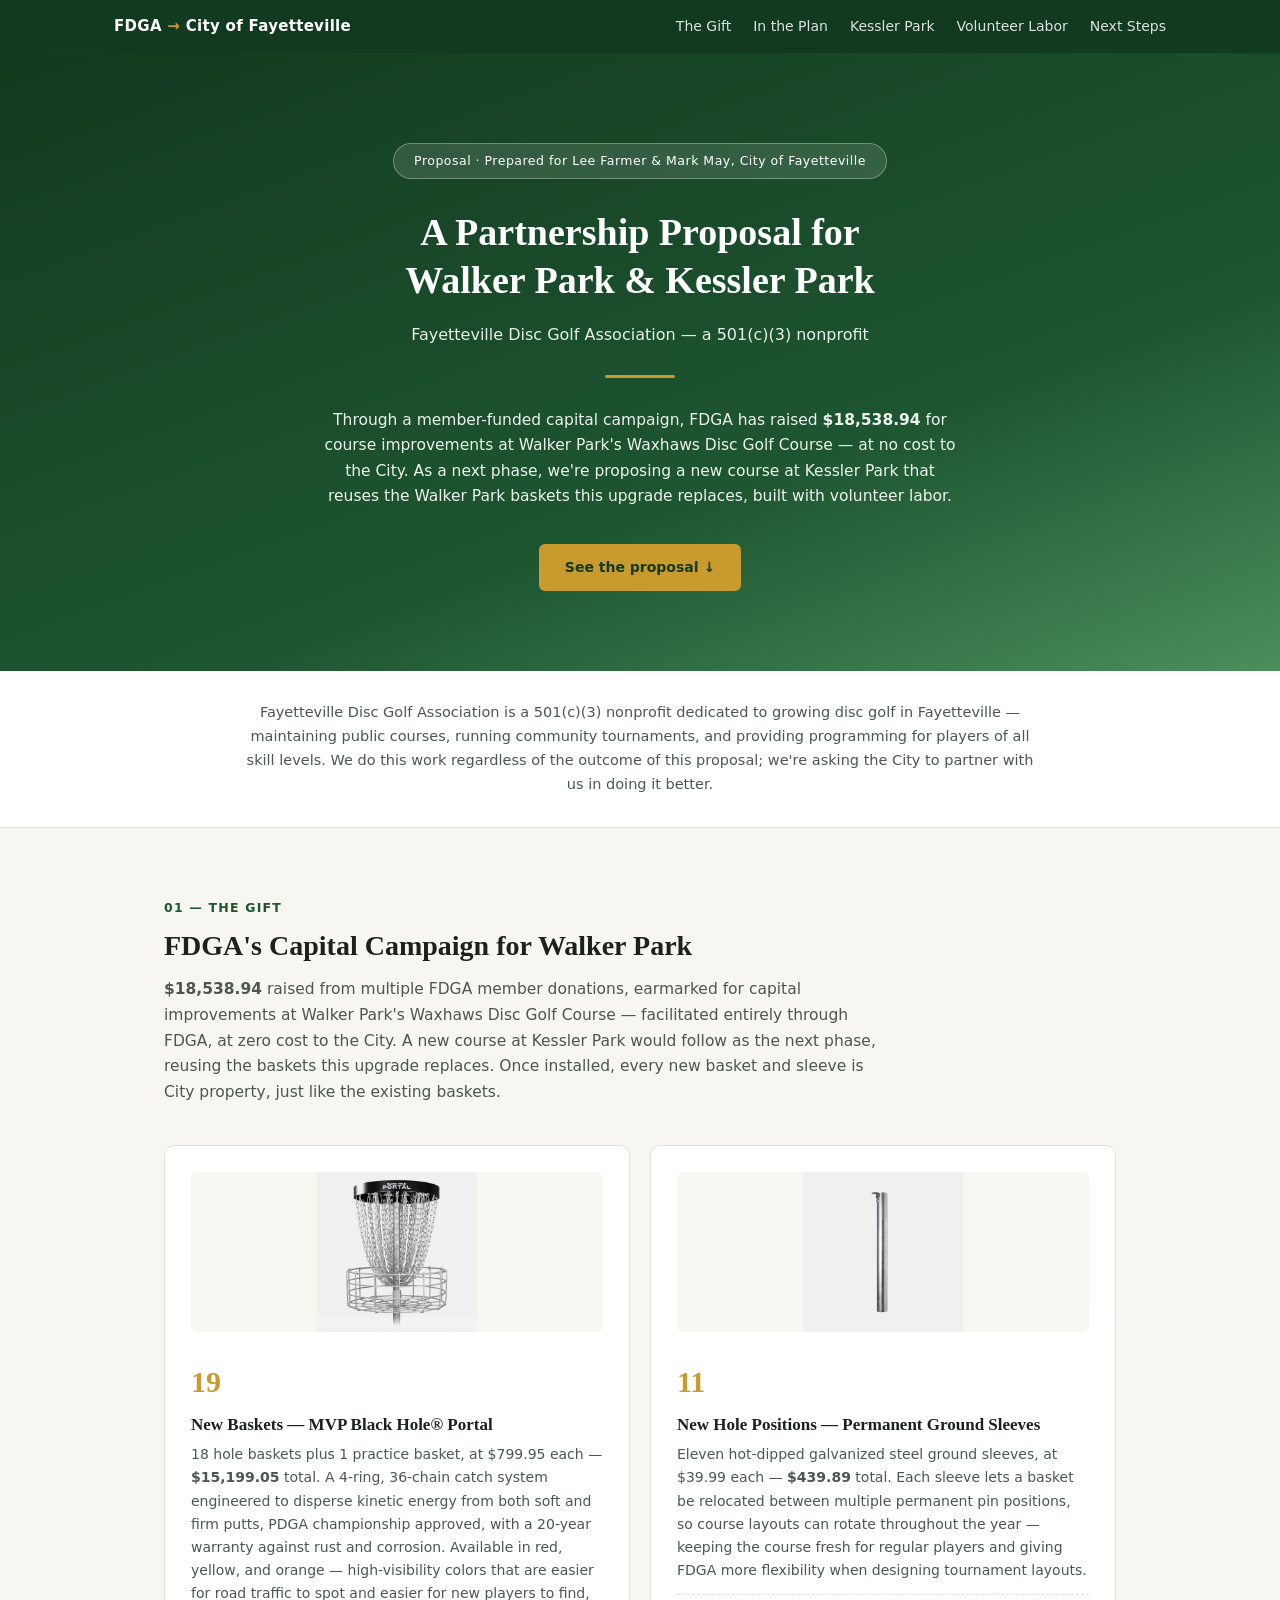
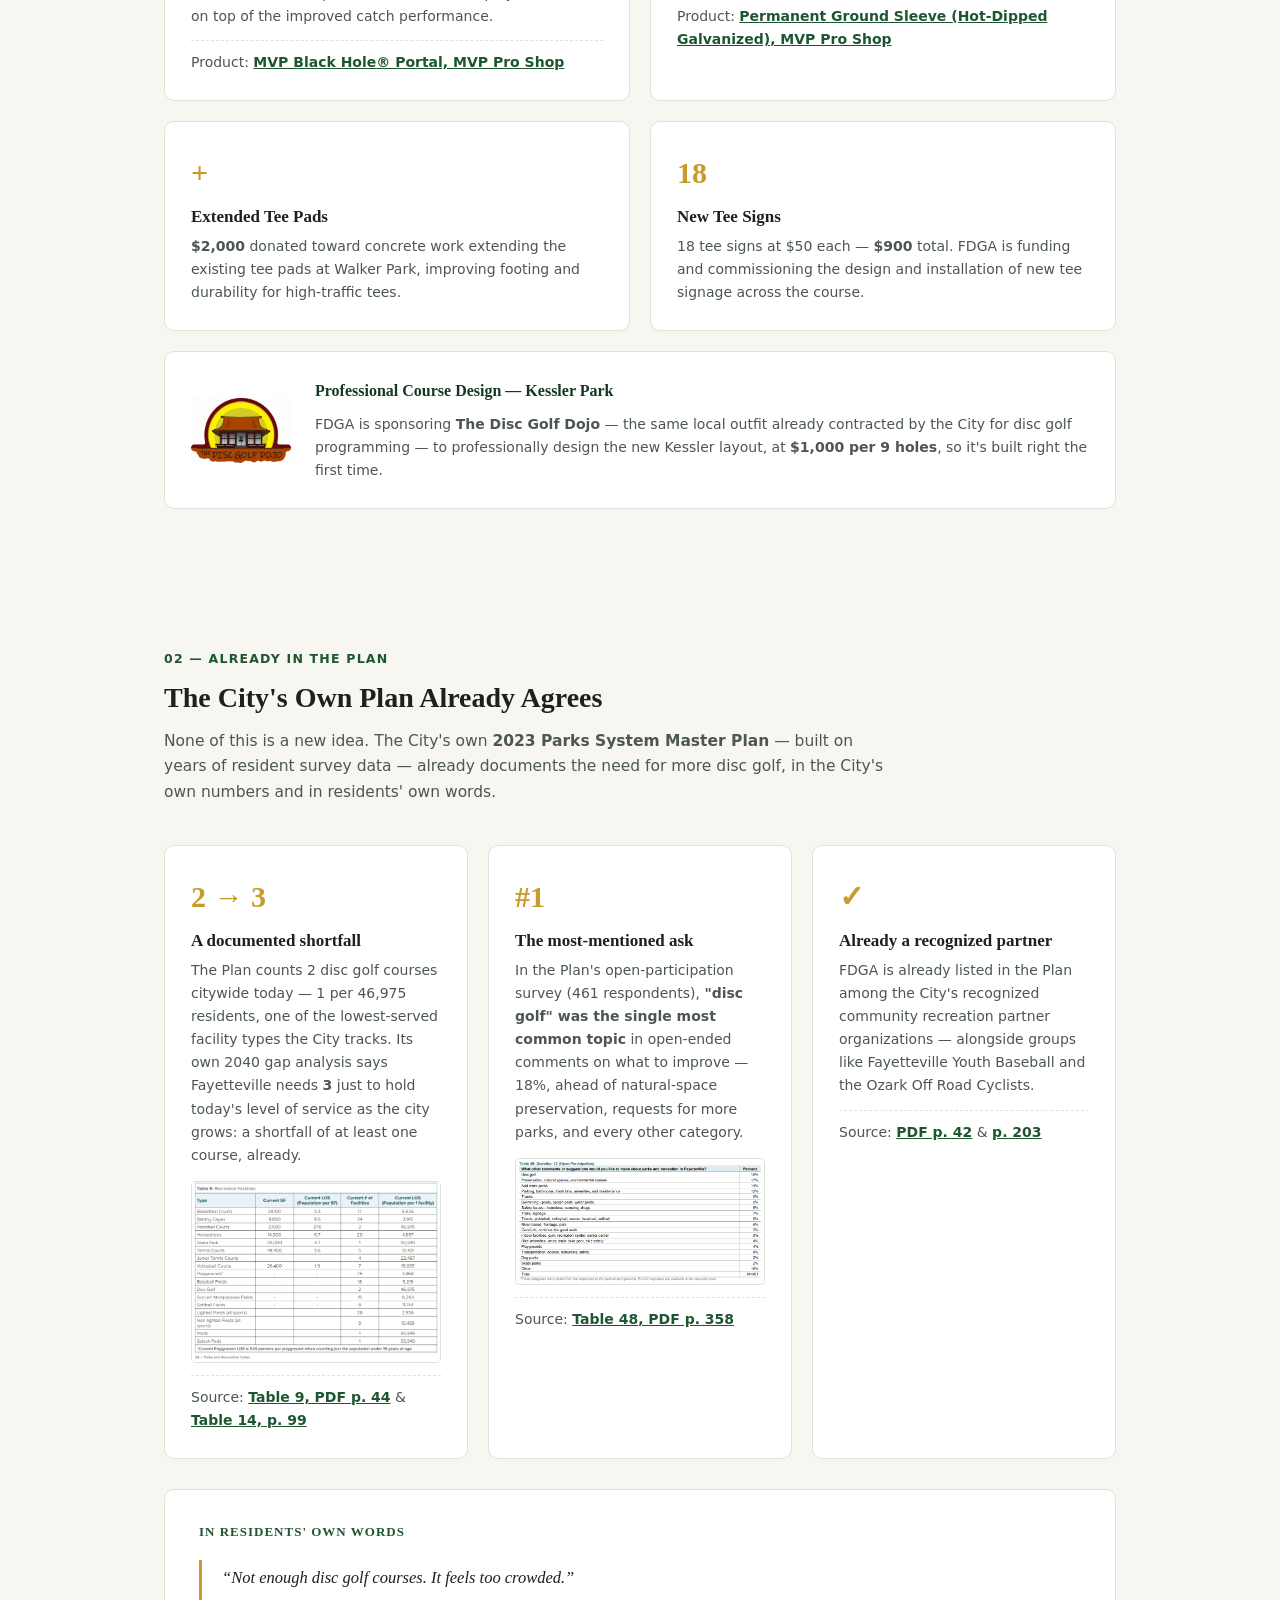
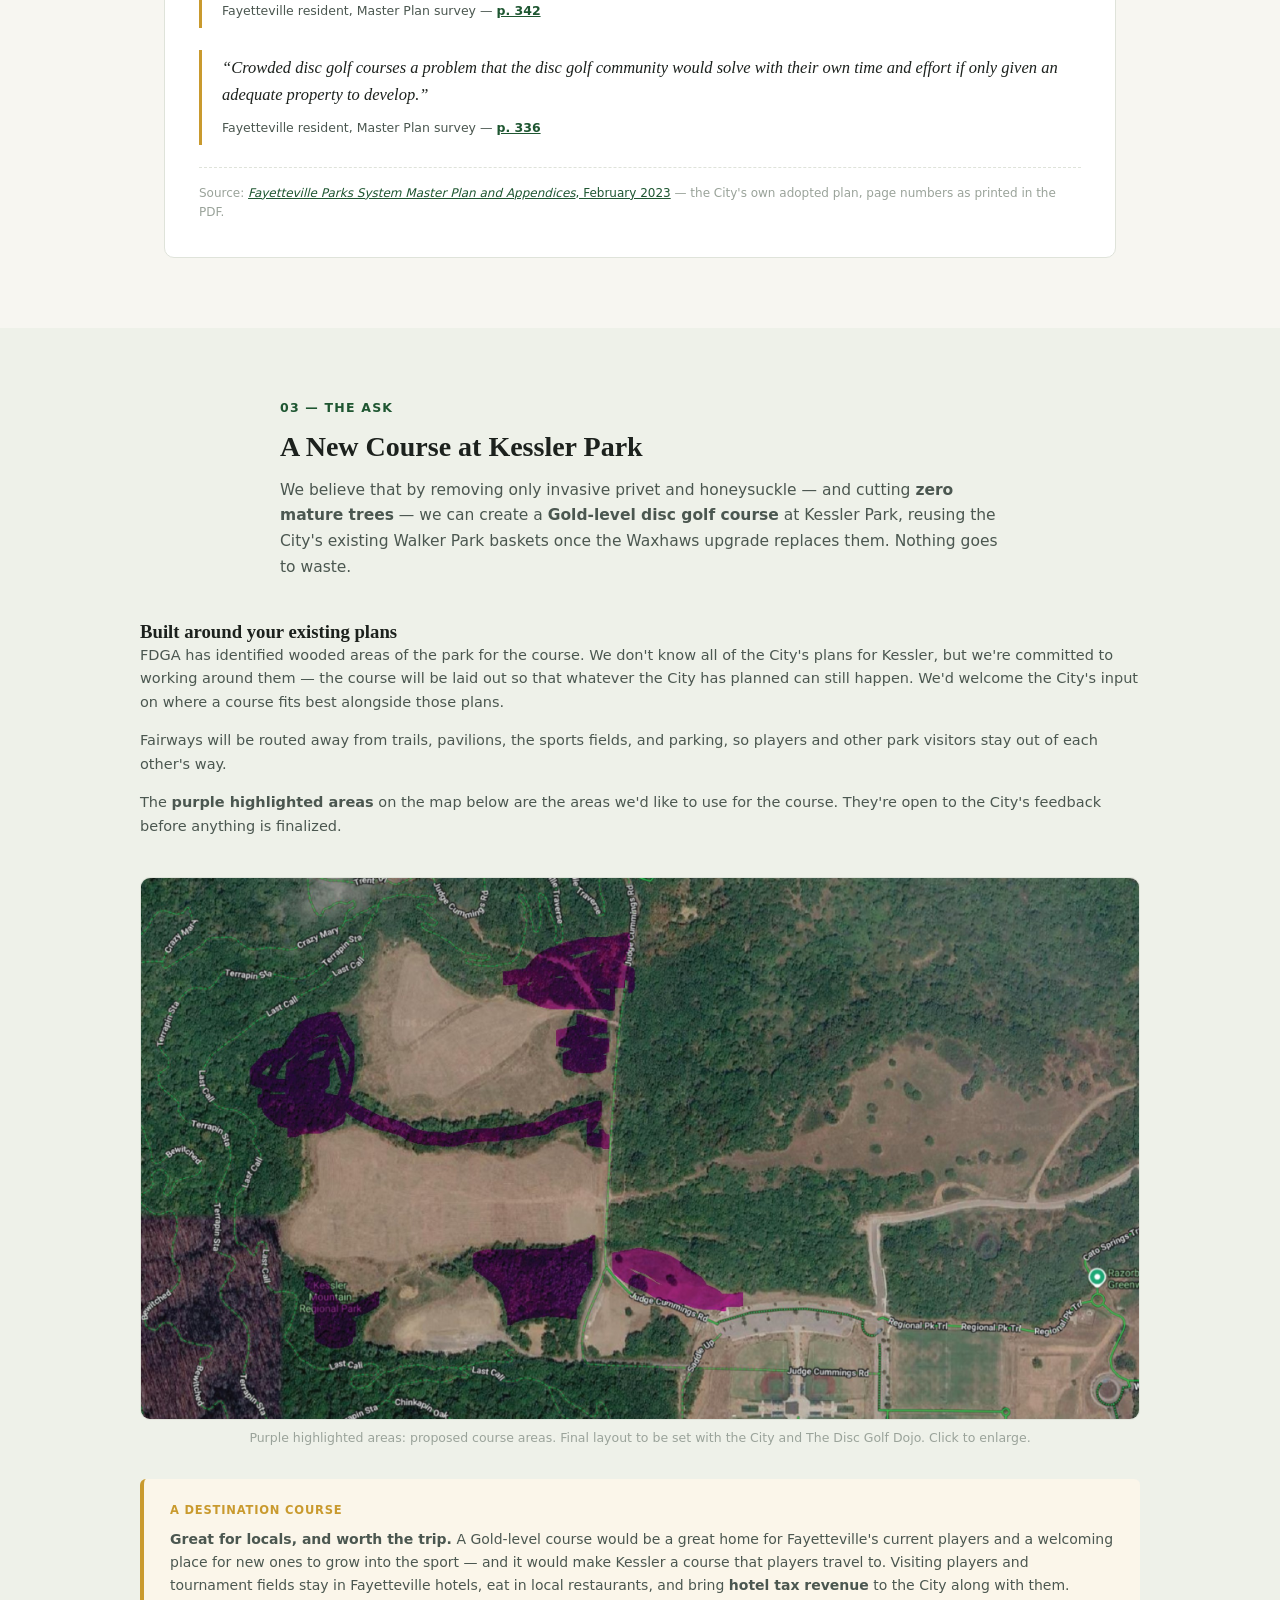
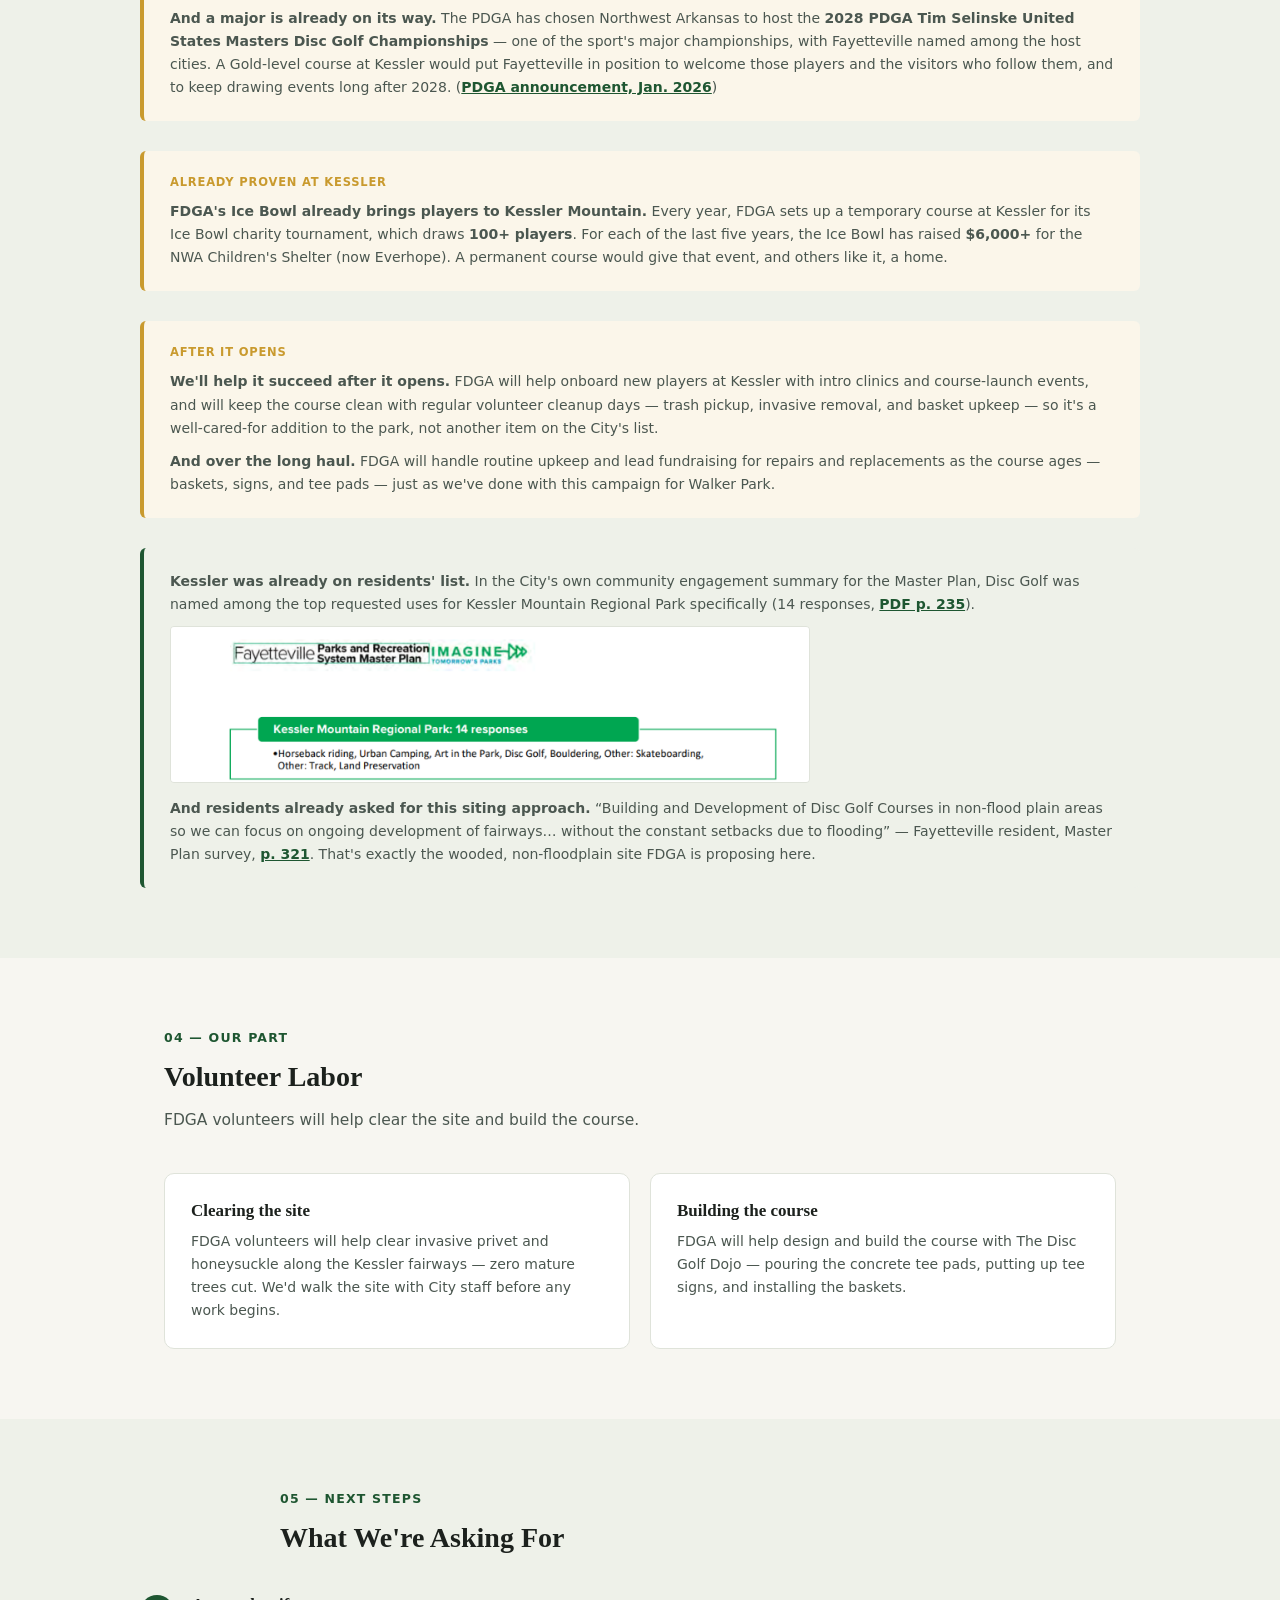
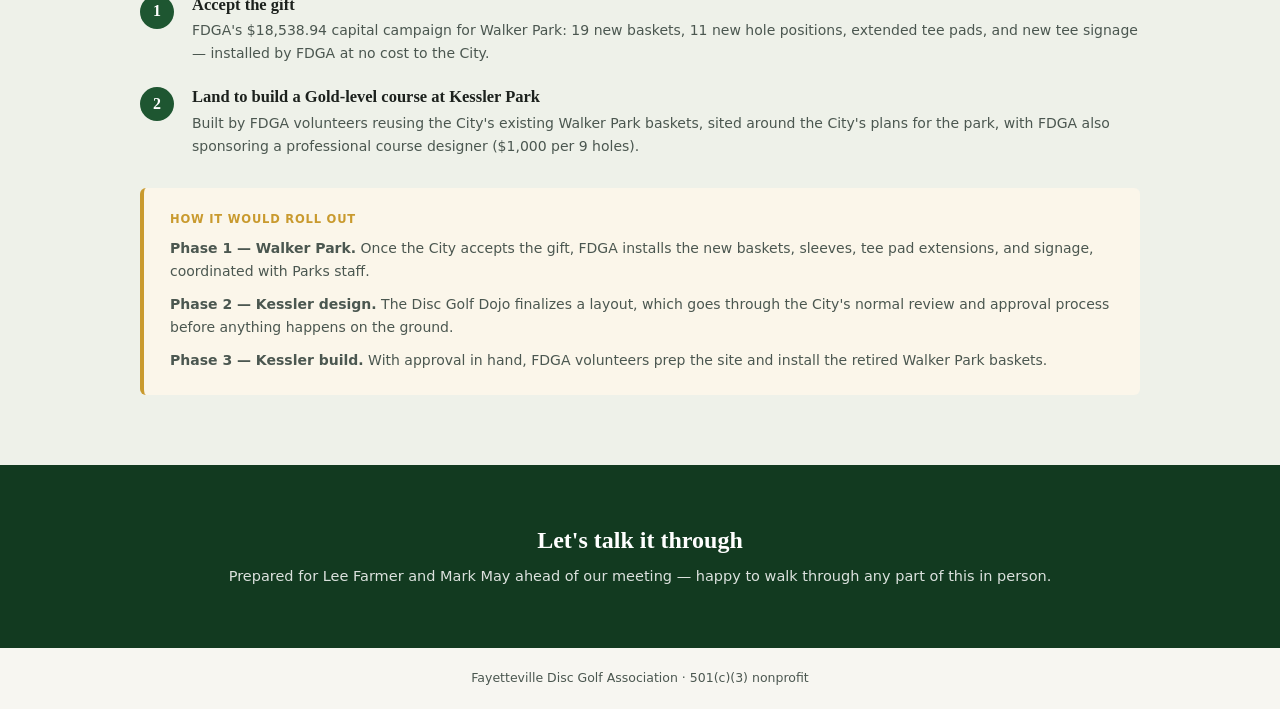
==== fdga/index.html @ 8a43a080 "FDGA: reword first resident quote Co-Authored-By: Claude Opus 5.5 <noreply@anthropic.com>" ====
<!DOCTYPE html>
<html lang="en">
<head>
<meta charset="UTF-8">
<meta name="viewport" content="width=device-width, initial-scale=1.0">
<meta name="robots" content="noindex, nofollow">
<title>FDGA Proposal — Walker Park &amp; Kessler Park | City of Fayetteville</title>
<meta name="description" content="Fayetteville Disc Golf Association proposal to the City of Fayetteville: Walker Park (Waxhaws) course improvements and a new course at Kessler Park.">
<link rel="stylesheet" href="css/style.css?v=7">
</head>
<body>

<header class="nav">
  <div class="nav-inner">
    <a href="#top" class="nav-brand">FDGA <span>→</span> City of Fayetteville</a>
    <button class="nav-toggle" aria-label="Toggle navigation" aria-expanded="false">
      <span></span><span></span><span></span>
    </button>
    <nav class="nav-links">
      <a href="#gift">The Gift</a>
      <a href="#plan">In the Plan</a>
      <a href="#kessler">Kessler Park</a>
      <a href="#labor">Volunteer Labor</a>
      <a href="#next-steps">Next Steps</a>
    </nav>
  </div>
</header>

<main>

  <section id="top" class="hero">
    <div class="hero-badge">Proposal &middot; Prepared for Lee Farmer &amp; Mark May, City of Fayetteville</div>
    <h1>A Partnership Proposal for<br>Walker Park &amp; Kessler Park</h1>
    <p class="hero-sub">Fayetteville Disc Golf Association — a 501(c)(3) nonprofit</p>
    <div class="hero-divider"></div>
    <p class="hero-intro">
      Through a member-funded capital campaign, FDGA has raised <strong>$18,538.94</strong> for
      course improvements at Walker Park's Waxhaws Disc Golf Course — at no cost to the City. As
      a next phase, we're proposing a new course at Kessler Park that reuses the Walker Park
      baskets this upgrade replaces, built with volunteer labor.
    </p>
    <a href="#gift" class="hero-cta">See the proposal ↓</a>
  </section>

  <section class="mission-strip">
    <p>
      Fayetteville Disc Golf Association is a 501(c)(3) nonprofit dedicated to growing disc golf
      in Fayetteville — maintaining public courses, running community tournaments, and providing
      programming for players of all skill levels. We do this work regardless of the outcome of
      this proposal; we're asking the City to partner with us in doing it better.
    </p>
  </section>

  <section id="gift" class="section">
    <div class="section-head">
      <span class="section-kicker">01 — The Gift</span>
      <h2>FDGA's Capital Campaign for Walker Park</h2>
      <p class="section-lead">
        <strong>$18,538.94</strong> raised from multiple FDGA member donations, earmarked for
        capital improvements at Walker Park's Waxhaws Disc Golf Course — facilitated entirely
        through FDGA, at zero cost to the City. A new course at Kessler Park would follow as the
        next phase, reusing the baskets this upgrade replaces. Once
        installed, every new basket and sleeve is City property, just like the existing baskets.
      </p>
    </div>

    <div class="card-grid">
      <div class="card card-product">
        <img src="images/gift/basket-portal.png" alt="MVP Black Hole Portal disc golf basket" class="card-img">
        <div class="card-num">19</div>
        <h3>New Baskets — MVP Black Hole&reg; Portal</h3>
        <p>
          18 hole baskets plus 1 practice basket, at $799.95 each — <strong>$15,199.05</strong>
          total. A 4-ring, 36-chain catch system engineered to disperse kinetic energy from both
          soft and firm putts, PDGA championship approved, with a 20-year warranty against rust
          and corrosion. Available in red, yellow, and orange — high-visibility colors that are
          easier for road traffic to spot and easier for new players to find, on top of the
          improved catch performance.
        </p>
        <p class="card-cite">
          Product: <a href="https://mvpproshop.com/products/mvp-black-hole-portal" target="_blank" rel="noopener">MVP Black Hole&reg; Portal, MVP Pro Shop</a>
        </p>
      </div>
      <div class="card card-product">
        <img src="images/gift/ground-sleeve.png" alt="Permanent hot-dipped galvanized ground sleeve" class="card-img">
        <div class="card-num">11</div>
        <h3>New Hole Positions — Permanent Ground Sleeves</h3>
        <p>
          Eleven hot-dipped galvanized steel ground sleeves, at $39.99 each — <strong>$439.89</strong>
          total. Each sleeve lets a basket be relocated between multiple permanent pin positions,
          so course layouts can rotate throughout the year — keeping the course fresh for regular
          players and giving FDGA more flexibility when designing tournament layouts.
        </p>
        <p class="card-cite">
          Product: <a href="https://mvpproshop.com/products/permanent-ground-sleeve-hot-dipped-galvanized" target="_blank" rel="noopener">Permanent Ground Sleeve (Hot-Dipped Galvanized), MVP Pro Shop</a>
        </p>
      </div>
      <div class="card">
        <div class="card-num">+</div>
        <h3>Extended Tee Pads</h3>
        <p>
          <strong>$2,000</strong> donated toward concrete work extending the existing tee pads at
          Walker Park, improving footing and durability for high-traffic tees.
        </p>
      </div>
      <div class="card">
        <div class="card-num">18</div>
        <h3>New Tee Signs</h3>
        <p>
          18 tee signs at $50 each — <strong>$900</strong> total. FDGA is funding and
          commissioning the design and installation of new tee signage across the course.
        </p>
      </div>
      <div class="partner-box">
        <img class="partner-box-logo" src="images/partners/disc-golf-dojo.jpg?v=1" alt="The Disc Golf Dojo">
        <div class="partner-box-text">
          <span class="partner-box-label">Professional Course Design — Kessler Park</span>
          <p>
            FDGA is sponsoring <strong>The Disc Golf Dojo</strong> — the same local outfit already
            contracted by the City for disc golf programming — to professionally design the new
            Kessler layout, at <strong>$1,000 per 9 holes</strong>, so it's built right the first
            time.
          </p>
        </div>
      </div>
    </div>
  </section>

  <section id="plan" class="section">
    <div class="section-head">
      <span class="section-kicker">02 — Already In The Plan</span>
      <h2>The City's Own Plan Already Agrees</h2>
      <p class="section-lead">
        None of this is a new idea. The City's own <strong>2023 Parks System Master Plan</strong>
        — built on years of resident survey data — already documents the need for more disc golf,
        in the City's own numbers and in residents' own words.
      </p>
    </div>

    <div class="card-grid card-grid-3">
      <div class="card">
        <div class="card-num">2 → 3</div>
        <h3>A documented shortfall</h3>
        <p>
          The Plan counts 2 disc golf courses citywide today — 1 per 46,975 residents, one of the
          lowest-served facility types the City tracks. Its own 2040 gap analysis says Fayetteville
          needs <strong>3</strong> just to hold today's level of service as the city grows: a
          shortfall of at least one course, already.
        </p>
        <a class="card-table" href="images/plan/table-9.png" target="_blank" rel="noopener">
          <img src="images/plan/table-9.png" alt="Master Plan Table 9, Recreation Facilities: Disc Golf, 2 facilities, 1 per 46,975 residents">
        </a>
        <p class="card-cite">
          Source: <a href="https://www.fayetteville-ar.gov/DocumentCenter/View/28916/Fayetteville-Parks-System-Master-Plan-and-Appendices-February-2023#page=44" target="_blank" rel="noopener">Table 9, PDF p. 44</a>
          &amp; <a href="https://www.fayetteville-ar.gov/DocumentCenter/View/28916/Fayetteville-Parks-System-Master-Plan-and-Appendices-February-2023#page=99" target="_blank" rel="noopener">Table 14, p. 99</a>
        </p>
      </div>
      <div class="card">
        <div class="card-num">#1</div>
        <h3>The most-mentioned ask</h3>
        <p>
          In the Plan's open-participation survey (461 respondents), <strong>"disc golf" was the
          single most common topic</strong> in open-ended comments on what to improve — 18%,
          ahead of natural-space preservation, requests for more parks, and every other category.
        </p>
        <a class="card-table" href="images/plan/table-48.png" target="_blank" rel="noopener">
          <img src="images/plan/table-48.png" alt="Master Plan Table 48, Question 12 open participation comments: Disc golf 18%, the top category, out of 461 responses">
        </a>
        <p class="card-cite">
          Source: <a href="https://www.fayetteville-ar.gov/DocumentCenter/View/28916/Fayetteville-Parks-System-Master-Plan-and-Appendices-February-2023#page=358" target="_blank" rel="noopener">Table 48, PDF p. 358</a>
        </p>
      </div>
      <div class="card">
        <div class="card-num">&#10003;</div>
        <h3>Already a recognized partner</h3>
        <p>
          FDGA is already listed in the Plan among the City's recognized community recreation
          partner organizations — alongside groups like Fayetteville Youth Baseball and the
          Ozark Off Road Cyclists.
        </p>
        <p class="card-cite">
          Source: <a href="https://www.fayetteville-ar.gov/DocumentCenter/View/28916/Fayetteville-Parks-System-Master-Plan-and-Appendices-February-2023#page=42" target="_blank" rel="noopener">PDF p. 42</a>
          &amp; <a href="https://www.fayetteville-ar.gov/DocumentCenter/View/28916/Fayetteville-Parks-System-Master-Plan-and-Appendices-February-2023#page=203" target="_blank" rel="noopener">p. 203</a>
        </p>
      </div>
    </div>

    <div class="quote-panel">
      <h3 class="quote-panel-title">In residents' own words</h3>
      <blockquote>
        <p>&ldquo;Not enough disc golf courses. It feels too crowded.&rdquo;</p>
        <cite>Fayetteville resident, Master Plan survey &mdash; <a href="https://www.fayetteville-ar.gov/DocumentCenter/View/28916/Fayetteville-Parks-System-Master-Plan-and-Appendices-February-2023#page=342" target="_blank" rel="noopener">p. 342</a></cite>
      </blockquote>
      <blockquote>
        <p>&ldquo;Crowded disc golf courses a problem that the disc golf community
          would solve with their own time and effort if only given an adequate property to
          develop.&rdquo;</p>
        <cite>Fayetteville resident, Master Plan survey &mdash; <a href="https://www.fayetteville-ar.gov/DocumentCenter/View/28916/Fayetteville-Parks-System-Master-Plan-and-Appendices-February-2023#page=336" target="_blank" rel="noopener">p. 336</a></cite>
      </blockquote>
      <p class="quote-panel-source">
        Source: <a href="https://www.fayetteville-ar.gov/DocumentCenter/View/28916/Fayetteville-Parks-System-Master-Plan-and-Appendices-February-2023" target="_blank" rel="noopener"><em>Fayetteville Parks System Master Plan and Appendices</em>, February 2023</a> —
        the City's own adopted plan, page numbers as printed in the PDF.
      </p>
    </div>
  </section>

  <section id="kessler" class="section section-alt">
    <div class="section-head">
      <span class="section-kicker">03 — The Ask</span>
      <h2>A New Course at Kessler Park</h2>
      <p class="section-lead">
        We believe that by removing only invasive privet and honeysuckle — and cutting
        <strong>zero mature trees</strong> — we can create a <strong>Gold-level disc golf
        course</strong> at Kessler Park, reusing the City's existing Walker Park baskets once the
        Waxhaws upgrade replaces them. Nothing goes to waste.
      </p>
    </div>

    <div class="kessler-grid">
      <div class="kessler-text">
        <h3>Built around your existing plans</h3>
        <p>
          FDGA has identified wooded areas of the park for the course. We don't know all of the
          City's plans for Kessler, but we're committed to working around them — the course will
          be laid out so that whatever the City has planned can still happen. We'd welcome the
          City's input on where a course fits best alongside those plans.
        </p>
        <p>
          Fairways will be routed away from trails, pavilions, the sports fields, and parking, so
          players and other park visitors stay out of each other's way.
        </p>
        <p>
          The <strong>purple highlighted areas</strong> on the map below are the areas we'd like
          to use for the course. They're open to the City's feedback before anything is
          finalized.
        </p>
      </div>
      <div class="kessler-map">
        <a href="images/map/kessler-areas.jpg" target="_blank" rel="noopener">
          <img class="map-image" src="images/map/kessler-areas.jpg"
            alt="Aerial map of Kessler Mountain Regional Park with purple highlighted wooded areas along Judge Cummings Rd, north and west of the sports complex parking lot, proposed for the disc golf course">
        </a>
        <p class="map-caption">Purple highlighted areas: proposed course areas. Final layout to be
          set with the City and The Disc Golf Dojo. Click to enlarge.</p>
      </div>
    </div>

    <div class="pledge-callout">
      <span class="pledge-callout-label">A Destination Course</span>
      <p>
        <strong>Great for locals, and worth the trip.</strong> A Gold-level course would be a
        great home for Fayetteville's current players and a welcoming place for new ones to grow
        into the sport — and it would make Kessler a course that players travel to. Visiting
        players and tournament fields stay in Fayetteville hotels, eat in local restaurants, and
        bring <strong>hotel tax revenue</strong> to the City along with them.
      </p>
      <p>
        <strong>And a major is already on its way.</strong> The PDGA has chosen Northwest Arkansas
        to host the <strong>2028 PDGA Tim Selinske United States Masters Disc Golf
        Championships</strong> — one of the sport's major championships, with Fayetteville named
        among the host cities. A Gold-level course at Kessler would put Fayetteville in position
        to welcome those players and the visitors who follow them, and to keep drawing events
        long after 2028.
        (<a href="https://www.pdga.com/news/major-announcement" target="_blank" rel="noopener">PDGA announcement, Jan. 2026</a>)
      </p>
    </div>

    <div class="pledge-callout">
      <span class="pledge-callout-label">Already Proven at Kessler</span>
      <p>
        <strong>FDGA's Ice Bowl already brings players to Kessler Mountain.</strong> Every year,
        FDGA sets up a temporary course at Kessler for its Ice Bowl charity tournament, which
        draws <strong>100+ players</strong>. For each of the last five years, the Ice Bowl has
        raised <strong>$6,000+</strong> for the NWA Children's Shelter (now Everhope). A permanent
        course would give that event, and others like it, a home.
      </p>
    </div>

    <div class="pledge-callout">
      <span class="pledge-callout-label">After It Opens</span>
      <p>
        <strong>We'll help it succeed after it opens.</strong> FDGA will help onboard new players
        at Kessler with intro clinics and course-launch events, and will keep the course clean
        with regular volunteer cleanup days — trash pickup, invasive removal, and basket upkeep —
        so it's a well-cared-for addition to the park, not another item on the City's list.
      </p>
      <p>
        <strong>And over the long haul.</strong> FDGA will handle routine upkeep and lead
        fundraising for repairs and replacements as the course ages — baskets, signs, and tee
        pads — just as we've done with this campaign for Walker Park.
      </p>
    </div>

    <div class="citation-callout">
      <p>
        <strong>Kessler was already on residents' list.</strong> In the City's own community
        engagement summary for the Master Plan, Disc Golf was named among the top requested uses
        for Kessler Mountain Regional Park specifically (14 responses,
        <a href="https://www.fayetteville-ar.gov/DocumentCenter/View/28916/Fayetteville-Parks-System-Master-Plan-and-Appendices-February-2023#page=235" target="_blank" rel="noopener">PDF p. 235</a>).
      </p>
      <a class="card-table" href="images/plan/page-235-kessler.png" target="_blank" rel="noopener">
        <img src="images/plan/page-235-kessler.png" alt="Master Plan community engagement summary, page 235: Kessler Mountain Regional Park, 14 responses, requested uses including Disc Golf">
      </a>
      <p>
        <strong>And residents already asked for this siting approach.</strong> &ldquo;Building and
        Development of Disc Golf Courses in non-flood plain areas so we can focus on ongoing
        development of fairways&hellip; without the constant setbacks due to flooding&rdquo; —
        Fayetteville resident, Master Plan survey,
        <a href="https://www.fayetteville-ar.gov/DocumentCenter/View/28916/Fayetteville-Parks-System-Master-Plan-and-Appendices-February-2023#page=321" target="_blank" rel="noopener">p. 321</a>.
        That's exactly the wooded, non-floodplain site FDGA is proposing here.
      </p>
    </div>
  </section>

  <section id="labor" class="section">
    <div class="section-head">
      <span class="section-kicker">04 — Our Part</span>
      <h2>Volunteer Labor</h2>
      <p class="section-lead">
        FDGA volunteers will help clear the site and build the course.
      </p>
    </div>

    <div class="card-grid">
      <div class="card">
        <h3>Clearing the site</h3>
        <p>
          FDGA volunteers will help clear invasive privet and honeysuckle along the Kessler
          fairways — zero mature trees cut. We'd walk the site with City staff before any work begins.
        </p>
      </div>
      <div class="card">
        <h3>Building the course</h3>
        <p>
          FDGA will help design and build the course with The Disc Golf Dojo — pouring the
          concrete tee pads, putting up tee signs, and installing the baskets.
        </p>
      </div>
    </div>
  </section>

  <section id="next-steps" class="section section-alt">
    <div class="section-head">
      <span class="section-kicker">05 — Next Steps</span>
      <h2>What We're Asking For</h2>
    </div>
    <ol class="ask-summary">
      <li>
        <span class="ask-summary-num">1</span>
        <div>
          <h3>Accept the gift</h3>
          <p>FDGA's $18,538.94 capital campaign for Walker Park: 19 new baskets, 11 new hole
            positions, extended tee pads, and new tee signage — installed by FDGA at no cost to
            the City.</p>
        </div>
      </li>
      <li>
        <span class="ask-summary-num">2</span>
        <div>
          <h3>Land to build a Gold-level course at Kessler Park</h3>
          <p>Built by FDGA volunteers reusing the City's existing Walker Park baskets, sited around the City's plans for
            the park, with FDGA also sponsoring a professional course designer ($1,000 per 9
            holes).</p>
        </div>
      </li>
    </ol>

    <div class="pledge-callout">
      <span class="pledge-callout-label">How It Would Roll Out</span>
      <p>
        <strong>Phase 1 — Walker Park.</strong> Once the City accepts the gift, FDGA installs the
        new baskets, sleeves, tee pad extensions, and signage, coordinated with Parks staff.
      </p>
      <p>
        <strong>Phase 2 — Kessler design.</strong> The Disc Golf Dojo finalizes a layout, which
        goes through the City's normal review and approval process before anything happens on
        the ground.
      </p>
      <p>
        <strong>Phase 3 — Kessler build.</strong> With approval in hand, FDGA volunteers prep the
        site and install the retired Walker Park baskets.
      </p>
    </div>
  </section>

  <section id="contact" class="contact-strip">
    <h2>Let's talk it through</h2>
    <p>Prepared for Lee Farmer and Mark May ahead of our meeting — happy to walk through any part
      of this in person.</p>
  </section>

</main>

<footer class="footer">
  <p>Fayetteville Disc Golf Association &middot; 501(c)(3) nonprofit</p>
</footer>

<script src="js/main.js"></script>
</body>
</html>
---- fdga/css/style.css ----
* { margin: 0; padding: 0; box-sizing: border-box; }

:root {
  --green: #1e5631;
  --green-dark: #123a20;
  --green-light: #4a8f5c;
  --gold: #c99a2e;
  --bg: #f7f6f1;
  --bg-card: #ffffff;
  --ink: #1c211d;
  --ink-soft: #4b5750;
  --border: #dfe3da;
  --radius: 10px;
}

html { scroll-behavior: smooth; }

body {
  font-family: 'Segoe UI', system-ui, -apple-system, sans-serif;
  color: var(--ink);
  background: var(--bg);
  line-height: 1.65;
}

h1, h2, h3 { font-family: Georgia, 'Times New Roman', serif; line-height: 1.25; }

a { color: inherit; }

/* Nav */
.nav {
  position: sticky;
  top: 0;
  z-index: 100;
  background: var(--green-dark);
  color: #fff;
}

.nav-inner {
  max-width: 1100px;
  margin: 0 auto;
  padding: 14px 24px;
  display: flex;
  align-items: center;
  justify-content: space-between;
}

.nav-brand {
  font-weight: 700;
  font-size: 15px;
  text-decoration: none;
  color: #fff;
  letter-spacing: 0.3px;
}

.nav-brand span { color: var(--gold); }

.nav-links {
  display: flex;
  gap: 22px;
}

.nav-links a {
  text-decoration: none;
  color: rgba(255,255,255,0.85);
  font-size: 14px;
  white-space: nowrap;
}

.nav-links a:hover { color: var(--gold); }

.nav-toggle {
  display: none;
  flex-direction: column;
  justify-content: center;
  gap: 5px;
  background: none;
  border: none;
  cursor: pointer;
  padding: 6px;
}

.nav-toggle span {
  width: 24px;
  height: 2px;
  background: #fff;
  display: block;
}

/* Hero */
.hero {
  background: linear-gradient(160deg, var(--green-dark) 0%, var(--green) 65%, var(--green-light) 100%);
  color: #fff;
  text-align: center;
  padding: 90px 24px 80px;
}

.hero-badge {
  display: inline-block;
  background: rgba(255,255,255,0.12);
  border: 1px solid rgba(255,255,255,0.3);
  border-radius: 30px;
  padding: 7px 20px;
  font-size: 12.5px;
  letter-spacing: 0.5px;
  margin-bottom: 30px;
}

.hero h1 {
  font-size: 38px;
  max-width: 750px;
  margin: 0 auto 18px;
}

.hero-sub {
  font-size: 16px;
  opacity: 0.9;
  margin-bottom: 26px;
}

.hero-divider {
  width: 70px;
  height: 3px;
  background: var(--gold);
  margin: 0 auto 30px;
  border-radius: 2px;
}

.hero-intro {
  max-width: 640px;
  margin: 0 auto 34px;
  font-size: 15.5px;
  opacity: 0.92;
}

.hero-cta {
  display: inline-block;
  text-decoration: none;
  color: var(--green-dark);
  background: var(--gold);
  padding: 12px 26px;
  border-radius: 6px;
  font-weight: 600;
  font-size: 14px;
}

/* Mission strip */
.mission-strip {
  background: var(--bg-card);
  border-bottom: 1px solid var(--border);
  padding: 30px 24px;
}

.mission-strip p {
  max-width: 800px;
  margin: 0 auto;
  text-align: center;
  color: var(--ink-soft);
  font-size: 14.5px;
}

/* Sections */
.section {
  max-width: 1000px;
  margin: 0 auto;
  padding: 70px 24px;
}

.section-alt {
  max-width: none;
  background: #eef1e9;
}

.section-alt > * {
  max-width: 1000px;
  margin-left: auto;
  margin-right: auto;
}

.section-head { margin-bottom: 40px; max-width: 720px; }

.section-kicker {
  display: block;
  color: var(--green);
  font-weight: 700;
  font-size: 12.5px;
  letter-spacing: 1.2px;
  text-transform: uppercase;
  margin-bottom: 10px;
}

.section-head h2 { font-size: 28px; margin-bottom: 14px; }

.section-lead { color: var(--ink-soft); font-size: 15.5px; }

/* Card grid */
.card-grid {
  display: grid;
  grid-template-columns: repeat(2, 1fr);
  gap: 20px;
}

.card-grid-3 { grid-template-columns: repeat(3, 1fr); }

.card {
  background: var(--bg-card);
  border: 1px solid var(--border);
  border-radius: var(--radius);
  padding: 26px;
}

.card-num {
  font-family: Georgia, serif;
  font-size: 30px;
  color: var(--gold);
  font-weight: 700;
  margin-bottom: 8px;
}

/* Master plan citation links */
.card-cite {
  font-size: 12px;
  color: var(--ink-soft);
  margin-top: 12px;
  padding-top: 10px;
  border-top: 1px dashed var(--border);
}

.card-cite a, .citation-callout a, .pledge-callout a, .quote-panel blockquote cite a {
  color: var(--green);
  text-decoration: underline;
  font-weight: 600;
}

.card-table { display: block; margin-top: 14px; }
.card-table img {
  display: block;
  width: 100%;
  height: auto;
  border: 1px solid var(--border);
  border-radius: 4px;
}

/* Partner box (spans full width inside a card-grid) */
.partner-box {
  grid-column: 1 / -1;
  display: flex;
  align-items: center;
  gap: 24px;
  background: var(--bg-card);
  border: 1px solid var(--border);
  border-radius: var(--radius);
  padding: 26px;
}

.partner-box-logo {
  width: 100px;
  height: 100px;
  object-fit: contain;
  flex-shrink: 0;
}

.partner-box-logo-placeholder {
  display: flex;
  align-items: center;
  justify-content: center;
  text-align: center;
  border: 2px dashed var(--border);
  border-radius: 8px;
  font-size: 11px;
  color: #9aa39a;
  line-height: 1.3;
}

.partner-box-label {
  display: block;
  font-family: Georgia, serif;
  font-weight: 700;
  font-size: 16px;
  color: var(--green-dark);
  margin-bottom: 8px;
}

.partner-box-text p {
  font-size: 14px;
  color: var(--ink-soft);
}

@media (max-width: 780px) {
  .partner-box { flex-direction: column; text-align: center; }
}

.card-product .card-img {
  width: 100%;
  height: 160px;
  object-fit: contain;
  background: var(--bg);
  border-radius: 6px;
  margin-bottom: 16px;
}

.card h3 { font-size: 17px; margin-bottom: 8px; }

.card p { color: var(--ink-soft); font-size: 14px; }

/* Math panel */
.math-panel {
  background: var(--bg-card);
  border: 1px solid var(--border);
  border-radius: var(--radius);
  padding: 30px;
  margin-bottom: 40px;
}

.math-row {
  display: flex;
  align-items: center;
  justify-content: center;
  gap: 18px;
  flex-wrap: wrap;
  padding: 14px 0;
}

.math-row-result { border-top: 1px dashed var(--border); margin-top: 8px; }

.math-item {
  display: flex;
  flex-direction: column;
  align-items: center;
  min-width: 130px;
  text-align: center;
}

.math-item-highlight .math-value { color: var(--green); }

.math-label {
  font-size: 11.5px;
  text-transform: uppercase;
  letter-spacing: 0.5px;
  color: var(--ink-soft);
}

.math-value {
  font-family: Georgia, serif;
  font-size: 24px;
  font-weight: 700;
  margin: 4px 0;
}

.math-sub { font-size: 12px; color: var(--ink-soft); }

.math-op { font-size: 20px; color: var(--border); font-weight: 700; }

.math-footnote {
  text-align: center;
  font-size: 14px;
  color: var(--ink-soft);
  margin-top: 10px;
}

/* Reason grid */
.reason-grid {
  display: grid;
  grid-template-columns: repeat(3, 1fr);
  gap: 20px;
}

.reason h3 { font-size: 15.5px; margin-bottom: 8px; color: var(--green-dark); }

.reason p { font-size: 13.5px; color: var(--ink-soft); }

/* Quote panel */
.quote-panel {
  background: var(--bg-card);
  border: 1px solid var(--border);
  border-radius: var(--radius);
  padding: 34px;
  margin-top: 30px;
}

.quote-panel-title {
  font-size: 13px;
  text-transform: uppercase;
  letter-spacing: 1px;
  color: var(--green);
  margin-bottom: 20px;
}

.quote-panel blockquote {
  border-left: 3px solid var(--gold);
  padding: 4px 0 4px 20px;
  margin: 0 0 22px;
}

.quote-panel blockquote p {
  font-family: Georgia, serif;
  font-size: 16.5px;
  font-style: italic;
  color: var(--ink);
  margin-bottom: 6px;
}

.quote-panel blockquote cite {
  font-style: normal;
  font-size: 12.5px;
  color: var(--ink-soft);
}

.quote-panel-source {
  font-size: 12px;
  color: #9aa39a;
  margin-top: 20px;
  padding-top: 16px;
  border-top: 1px dashed var(--border);
}

.quote-panel-source a { color: var(--green); text-decoration: underline; }

/* Citation callout */
.citation-callout {
  background: #eef1e9;
  border-left: 4px solid var(--green);
  border-radius: 6px;
  padding: 22px 26px;
  margin-top: 30px;
}

.citation-callout p {
  font-size: 14px;
  color: var(--ink-soft);
  margin-bottom: 10px;
}

.citation-callout p:last-child { margin-bottom: 0; }
.citation-callout .card-table { margin: 4px 0 14px; max-width: 640px; }

/* Pledge callout */
.pledge-callout {
  background: #fbf6ea;
  border-left: 4px solid var(--gold);
  border-radius: 6px;
  padding: 22px 26px;
  margin-top: 30px;
}

.pledge-callout-label {
  display: block;
  font-size: 11.5px;
  font-weight: 700;
  text-transform: uppercase;
  letter-spacing: 0.8px;
  color: var(--gold);
  margin-bottom: 8px;
}

.pledge-callout p + p { margin-top: 10px; }

.pledge-callout p {
  font-size: 14px;
  color: var(--ink-soft);
}

/* Kessler */
.kessler-grid {
  display: grid;
  grid-template-columns: 1fr;
  gap: 24px;
  align-items: start;
}

.kessler-text p { color: var(--ink-soft); font-size: 14.5px; margin-bottom: 14px; }

.map-placeholder, .placeholder-block {
  border: 2px dashed var(--border);
  border-radius: var(--radius);
  background: var(--bg-card);
  min-height: 220px;
  display: flex;
  flex-direction: column;
  align-items: center;
  justify-content: center;
  text-align: center;
  gap: 6px;
  padding: 24px;
}

.placeholder-block { min-height: 140px; }

.map-placeholder-label, .placeholder-label {
  font-weight: 600;
  color: var(--ink-soft);
  font-size: 14.5px;
}

.map-placeholder-sub, .placeholder-sub {
  font-size: 12.5px;
  color: #9aa39a;
}

/* Ask summary */
.ask-summary { list-style: none; display: flex; flex-direction: column; gap: 22px; }

.ask-summary li { display: flex; gap: 18px; align-items: flex-start; }

.ask-summary-num {
  flex-shrink: 0;
  width: 34px;
  height: 34px;
  border-radius: 50%;
  background: var(--green);
  color: #fff;
  display: flex;
  align-items: center;
  justify-content: center;
  font-weight: 700;
  font-family: Georgia, serif;
}

.ask-summary h3 { font-size: 16.5px; margin-bottom: 4px; }

.ask-summary p { color: var(--ink-soft); font-size: 14px; }

/* Contact */
.contact-strip {
  background: var(--green-dark);
  color: #fff;
  text-align: center;
  padding: 60px 24px;
}

.contact-strip h2 { font-size: 24px; margin-bottom: 10px; }

.contact-strip p { opacity: 0.85; font-size: 14.5px; }

/* Footer */
.footer {
  text-align: center;
  padding: 20px;
  font-size: 12.5px;
  color: var(--ink-soft);
}

/* Responsive */
@media (max-width: 780px) {
  .nav-links {
    position: absolute;
    top: 100%;
    left: 0;
    right: 0;
    background: var(--green-dark);
    flex-direction: column;
    padding: 16px 24px;
    display: none;
  }
  .nav-links.open { display: flex; }
  .nav-toggle { display: flex; }
  .hero h1 { font-size: 28px; }
  .card-grid, .card-grid-3, .reason-grid, .kessler-grid { grid-template-columns: 1fr; }
  .math-row { gap: 10px; }
}

/* Print */
@media print {
  .nav, .hero-cta, .nav-toggle { display: none; }
  .section, .section-alt { padding: 30px 12px; }
  .hero { padding: 40px 12px; }
}

/* Kessler map */
.map-image {
  display: block;
  width: 100%;
  height: auto;
  border-radius: var(--radius);
  border: 1px solid var(--border);
}

.map-caption {
  font-size: 12.5px;
  color: #9aa39a;
  margin-top: 8px;
  text-align: center;
}
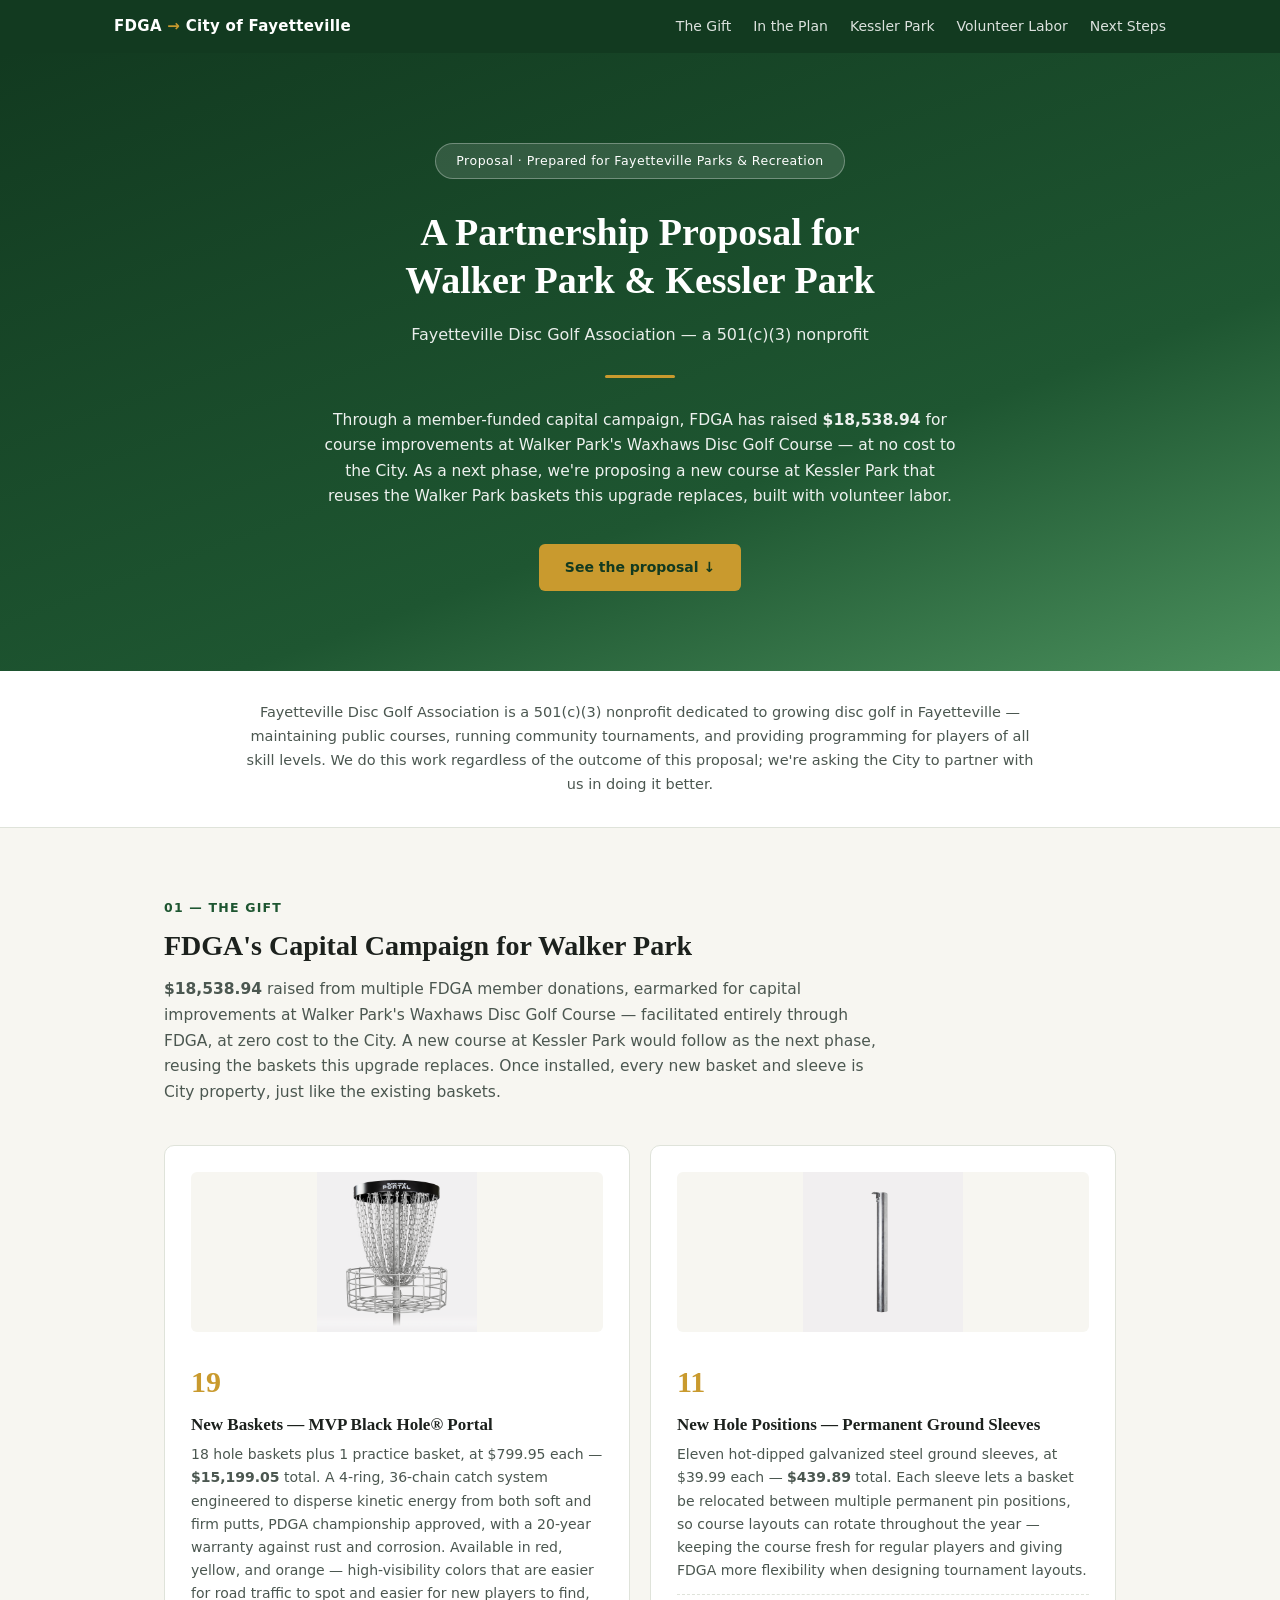
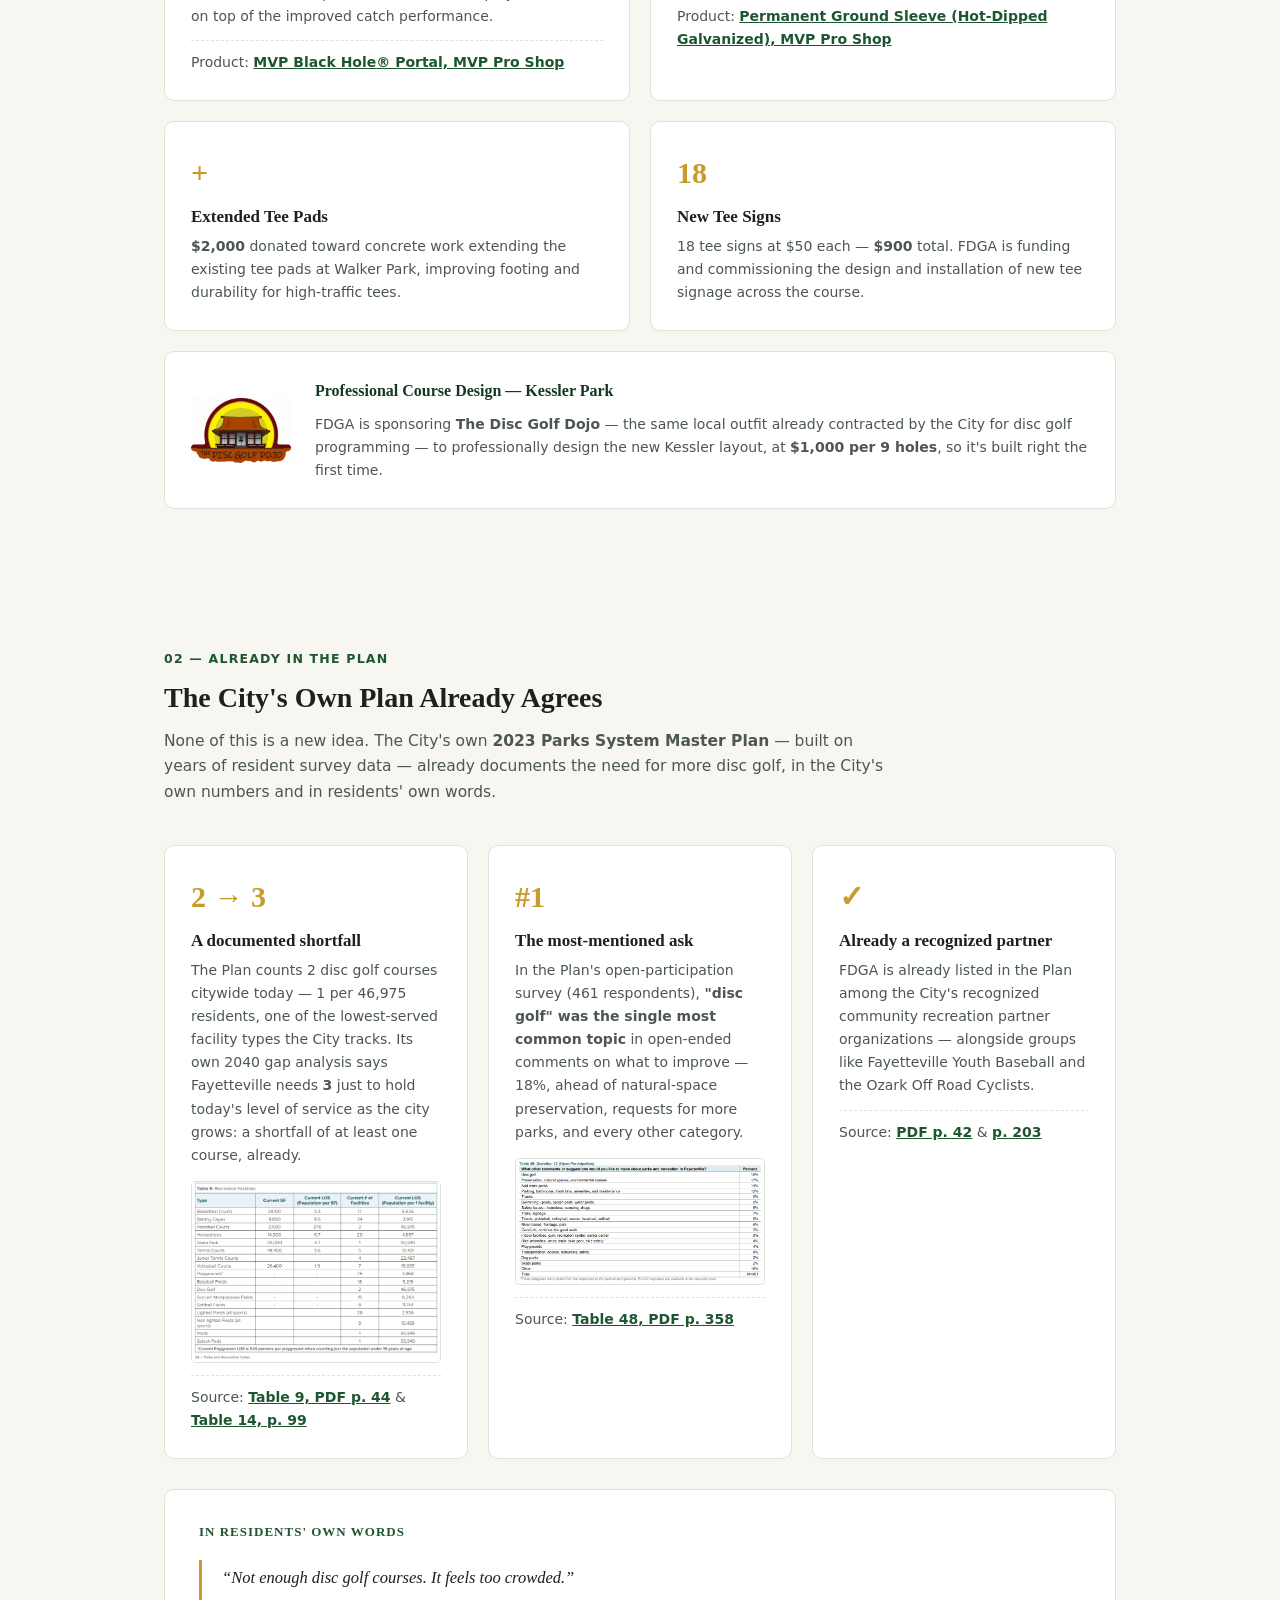
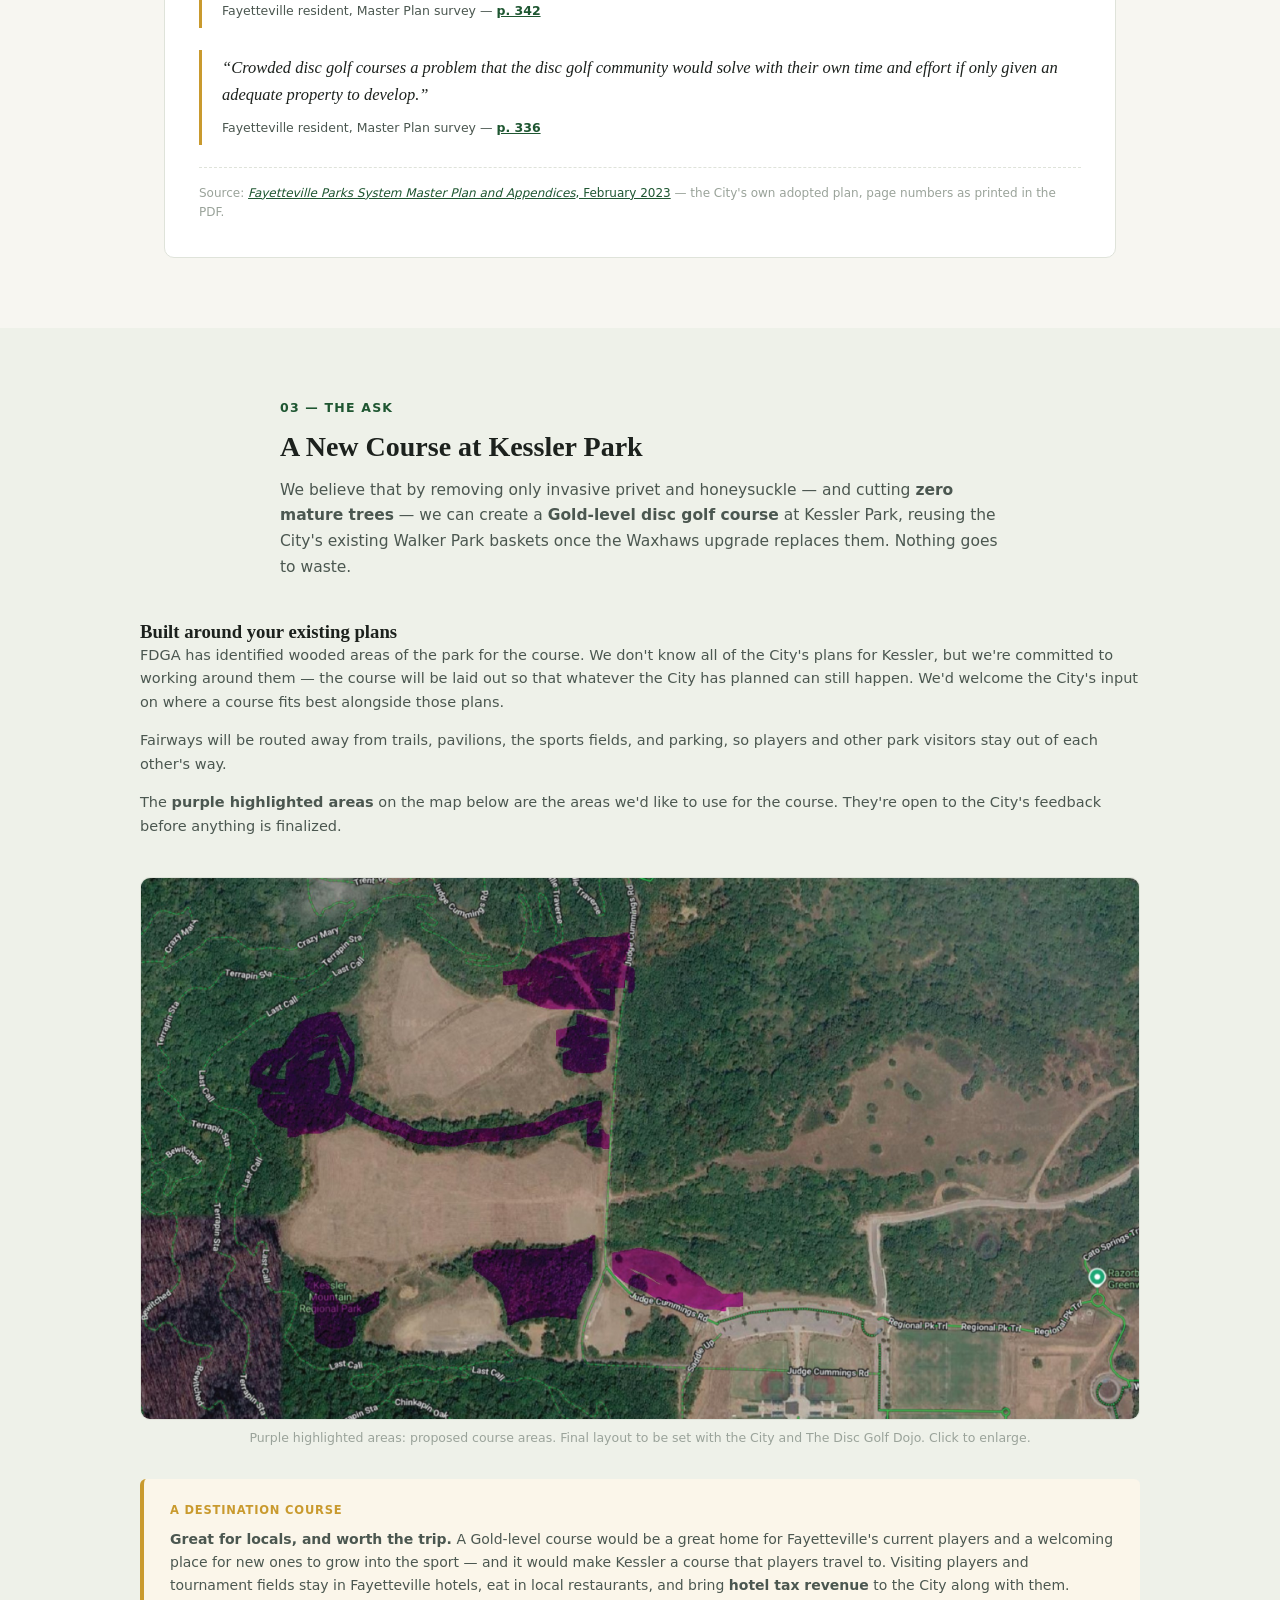
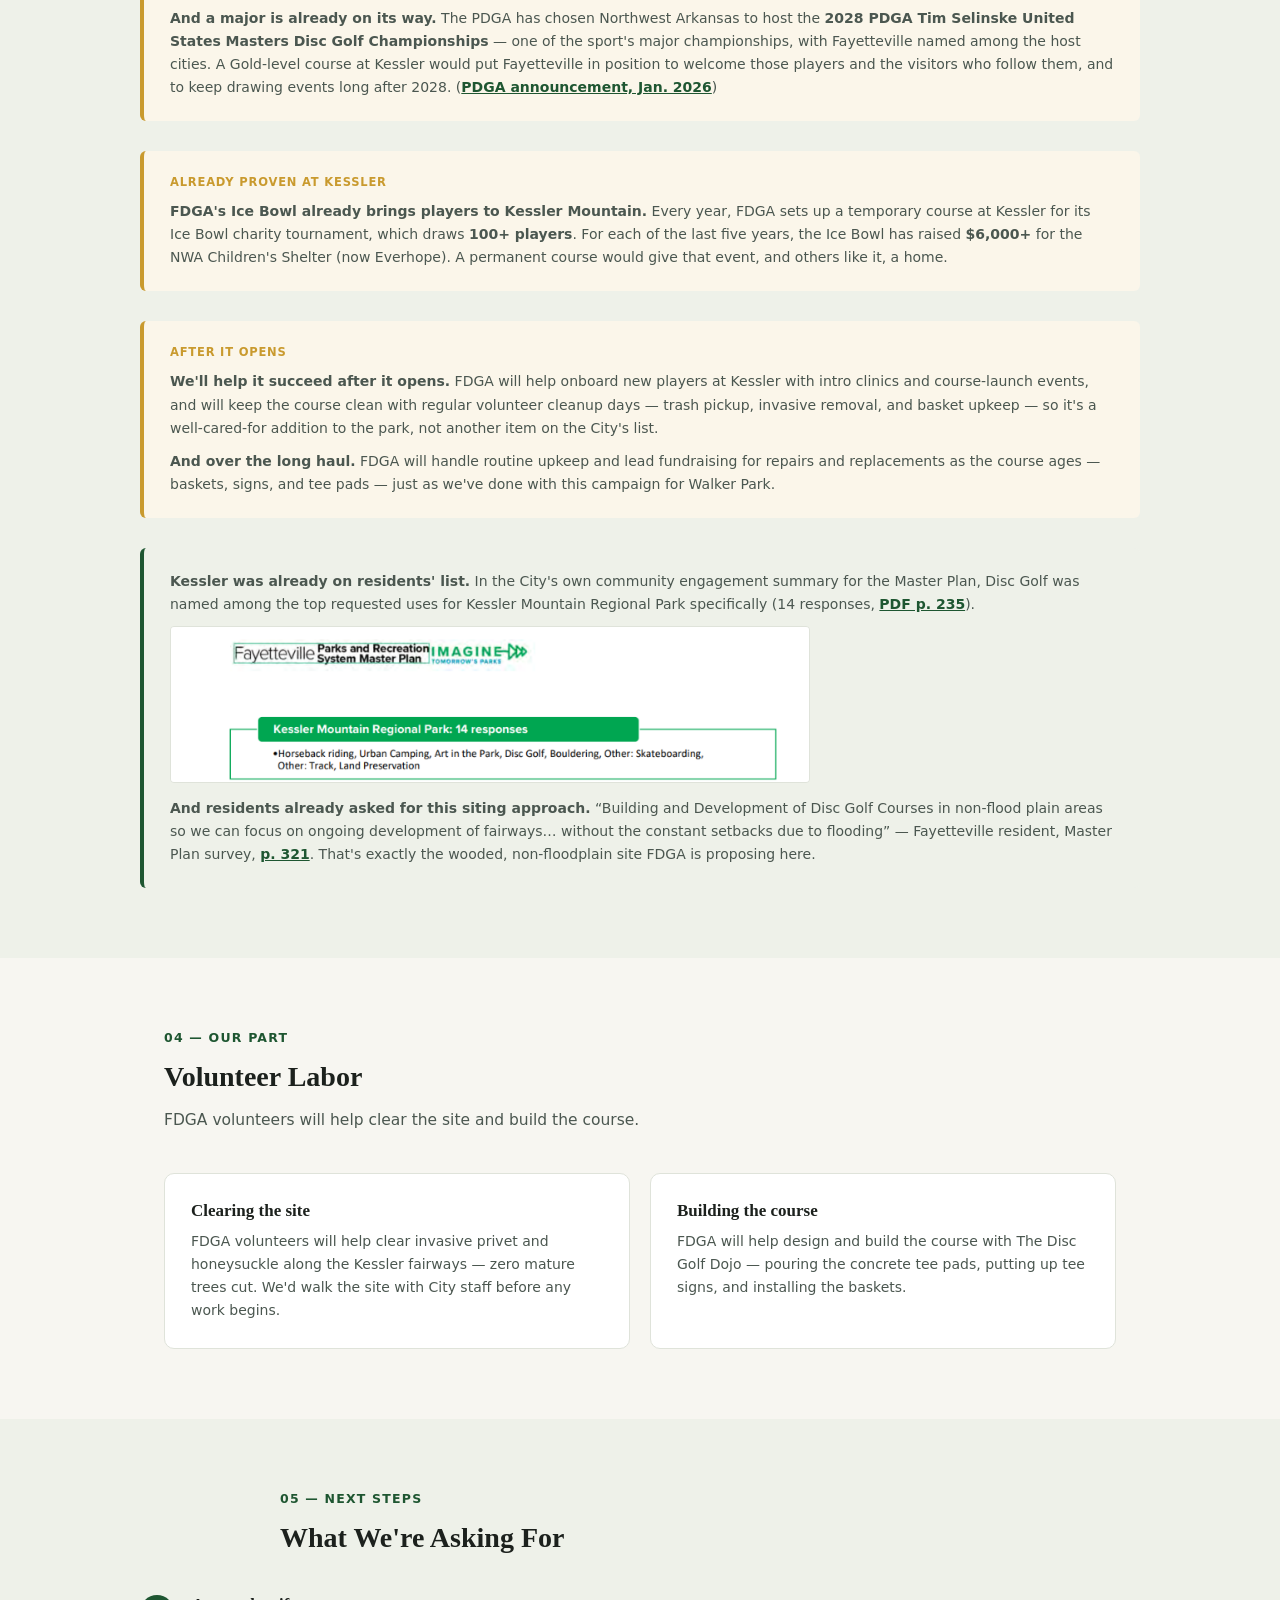
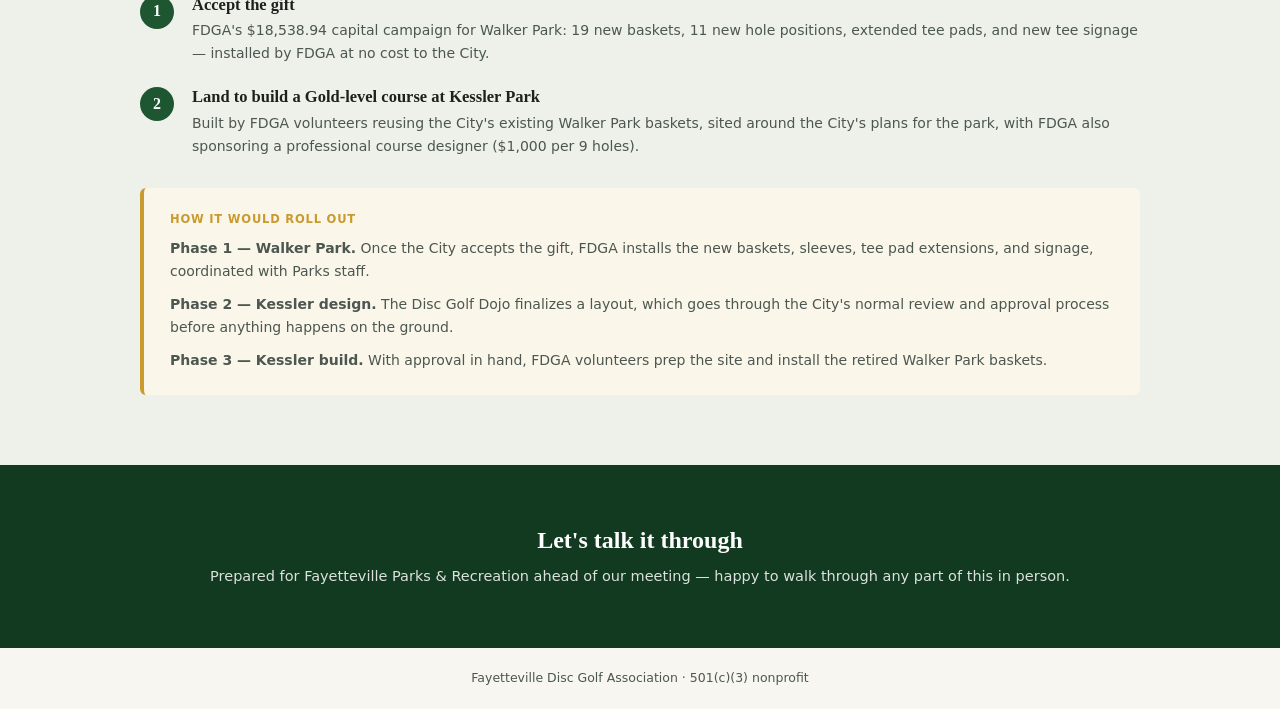
==== commit a797121a: "FDGA: address the proposal to Fayetteville Parks & Recreation Co-Authored-By: Claude Opus 5.5 <norep" ====
--- a/fdga/index.html
+++ b/fdga/index.html
@@ -29,7 +29,7 @@
 <main>
 
   <section id="top" class="hero">
-    <div class="hero-badge">Proposal &middot; Prepared for Lee Farmer &amp; Mark May, City of Fayetteville</div>
+    <div class="hero-badge">Proposal &middot; Prepared for Fayetteville Parks &amp; Recreation</div>
     <h1>A Partnership Proposal for<br>Walker Park &amp; Kessler Park</h1>
     <p class="hero-sub">Fayetteville Disc Golf Association — a 501(c)(3) nonprofit</p>
     <div class="hero-divider"></div>
@@ -385,7 +385,7 @@
 
   <section id="contact" class="contact-strip">
     <h2>Let's talk it through</h2>
-    <p>Prepared for Lee Farmer and Mark May ahead of our meeting — happy to walk through any part
+    <p>Prepared for Fayetteville Parks &amp; Recreation ahead of our meeting — happy to walk through any part
       of this in person.</p>
   </section>
 
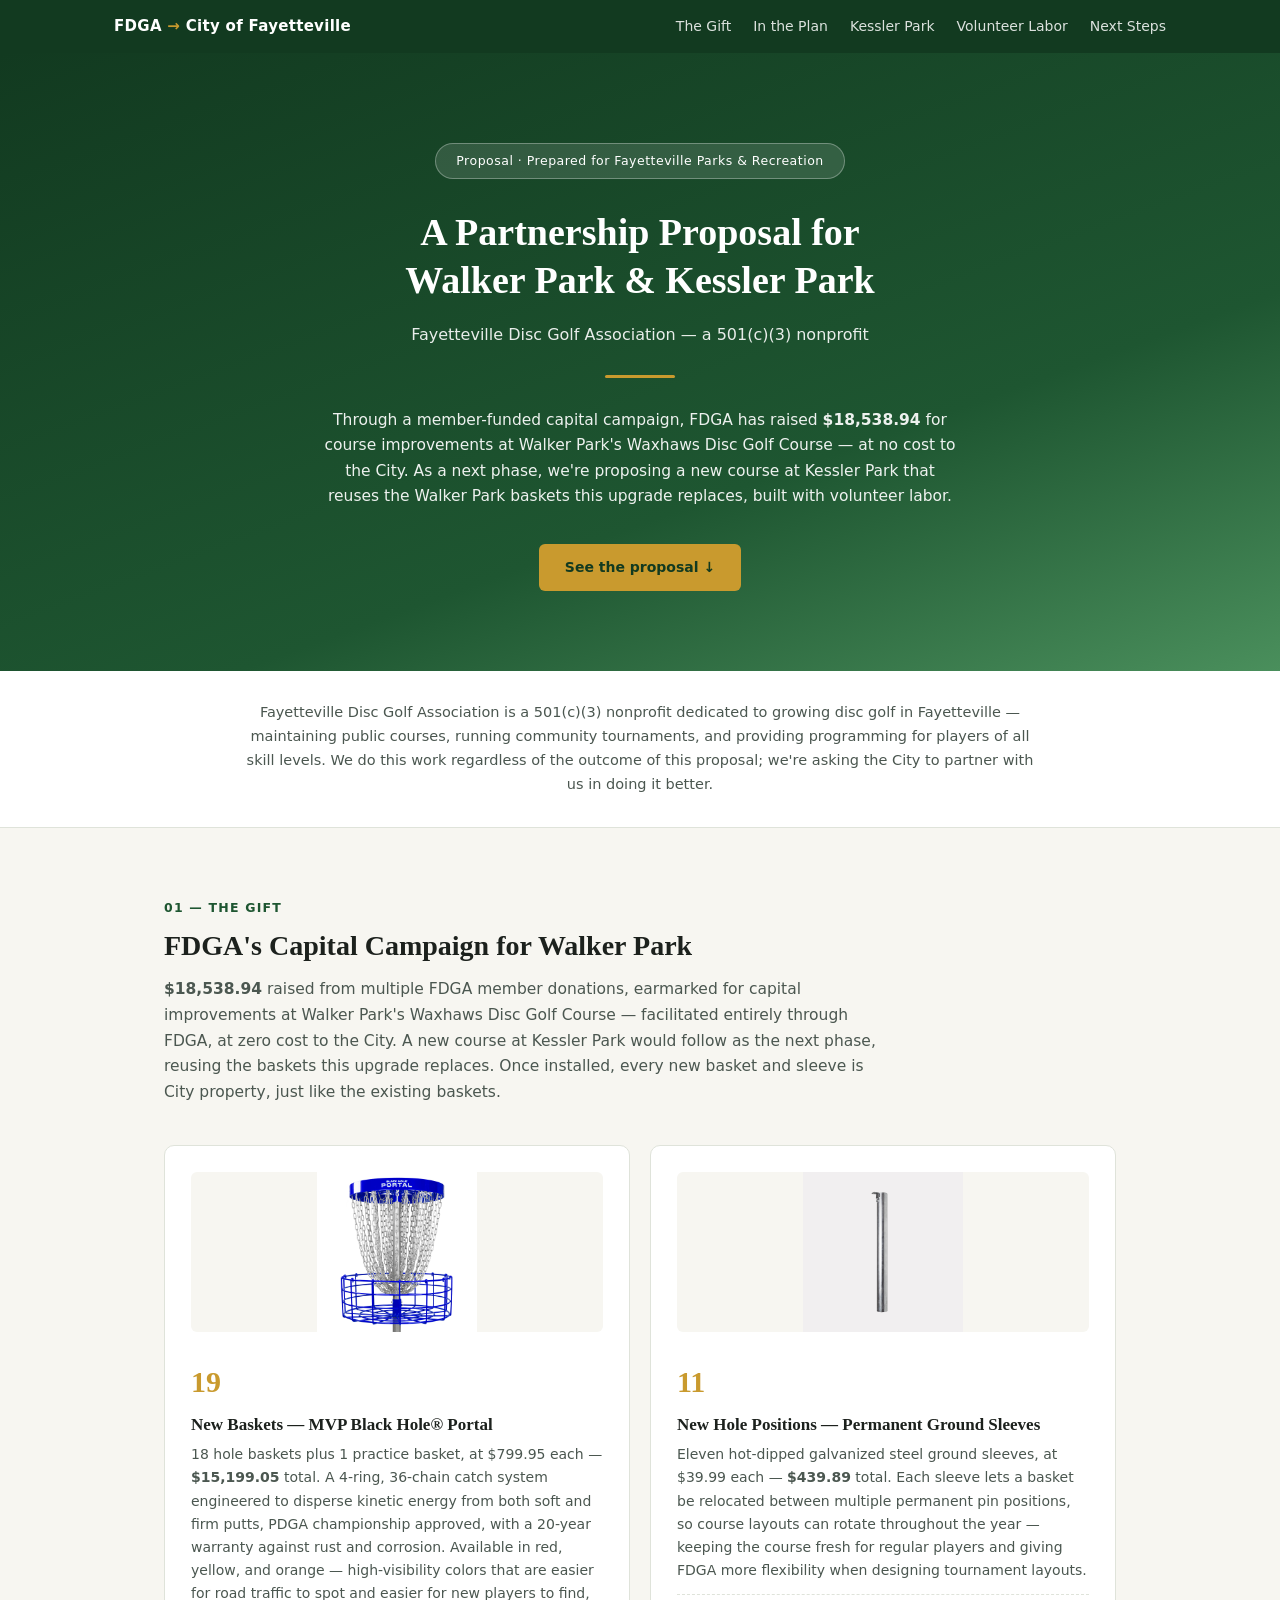
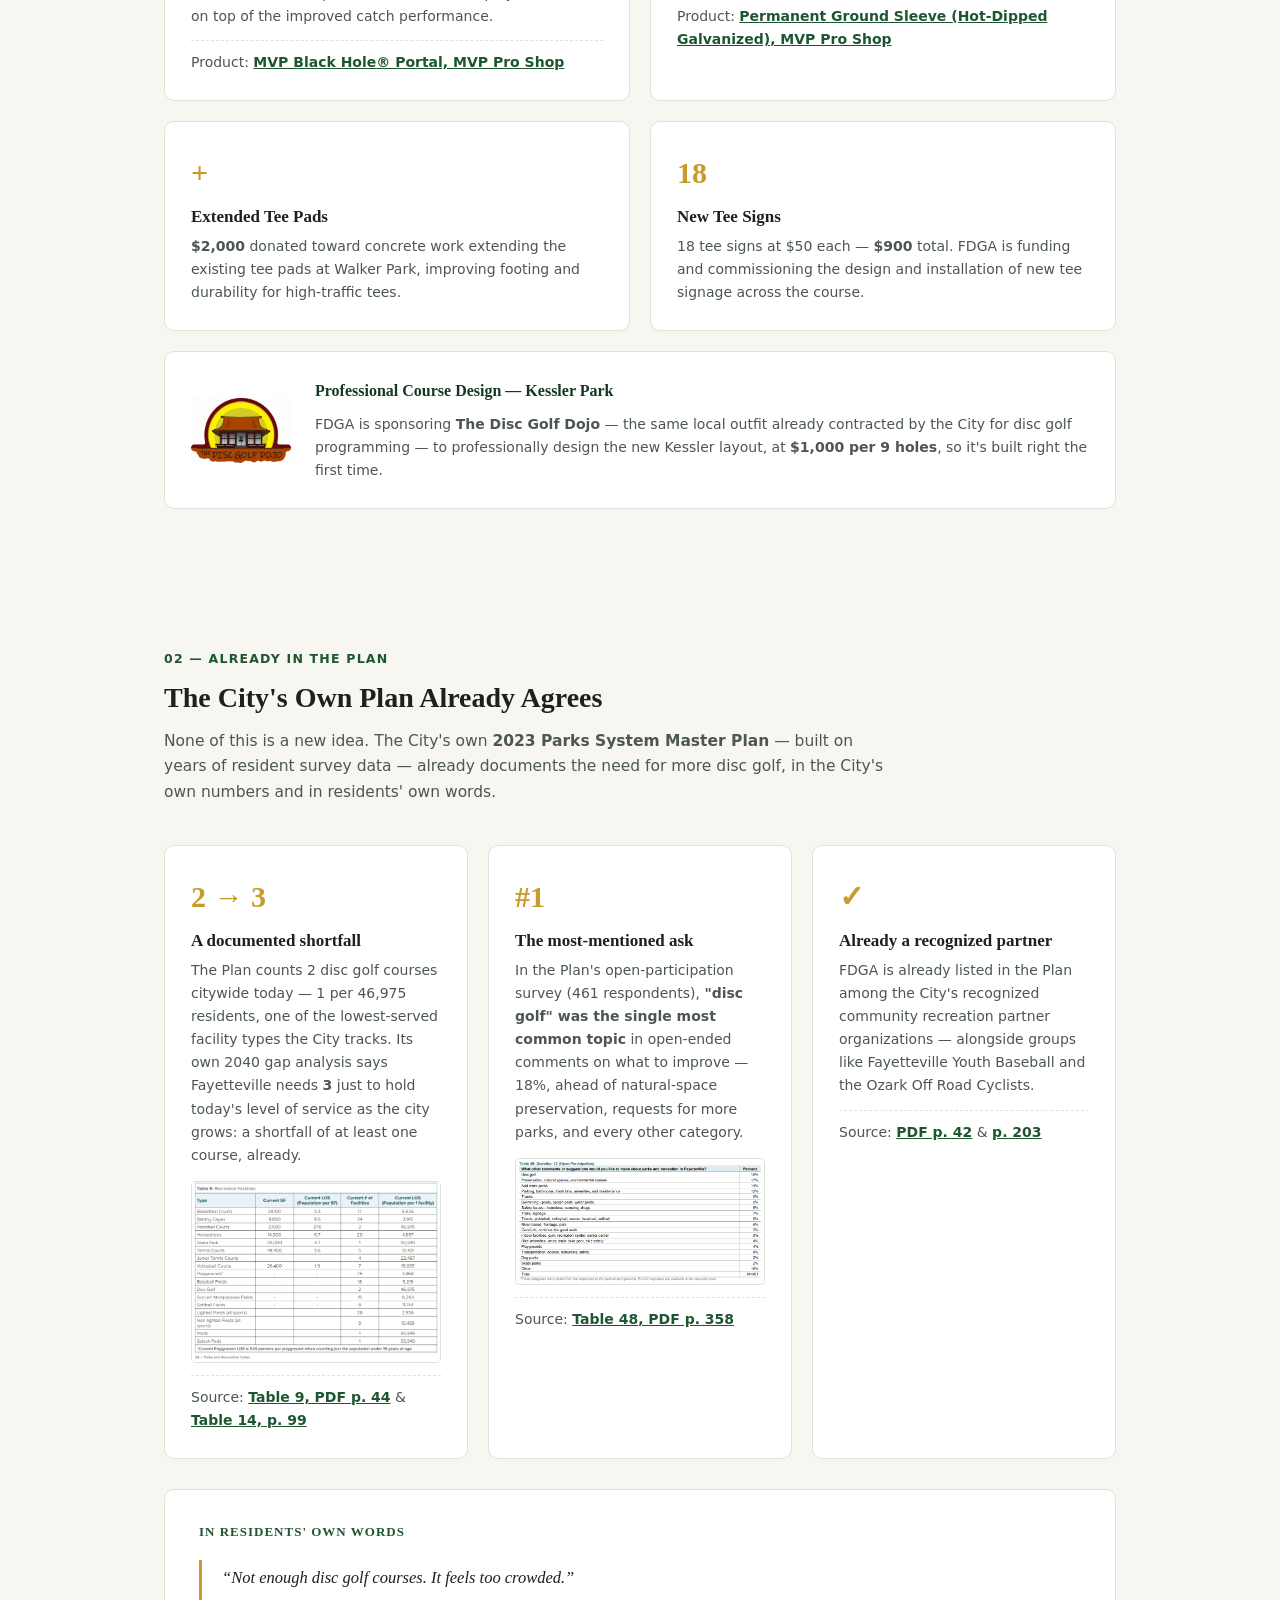
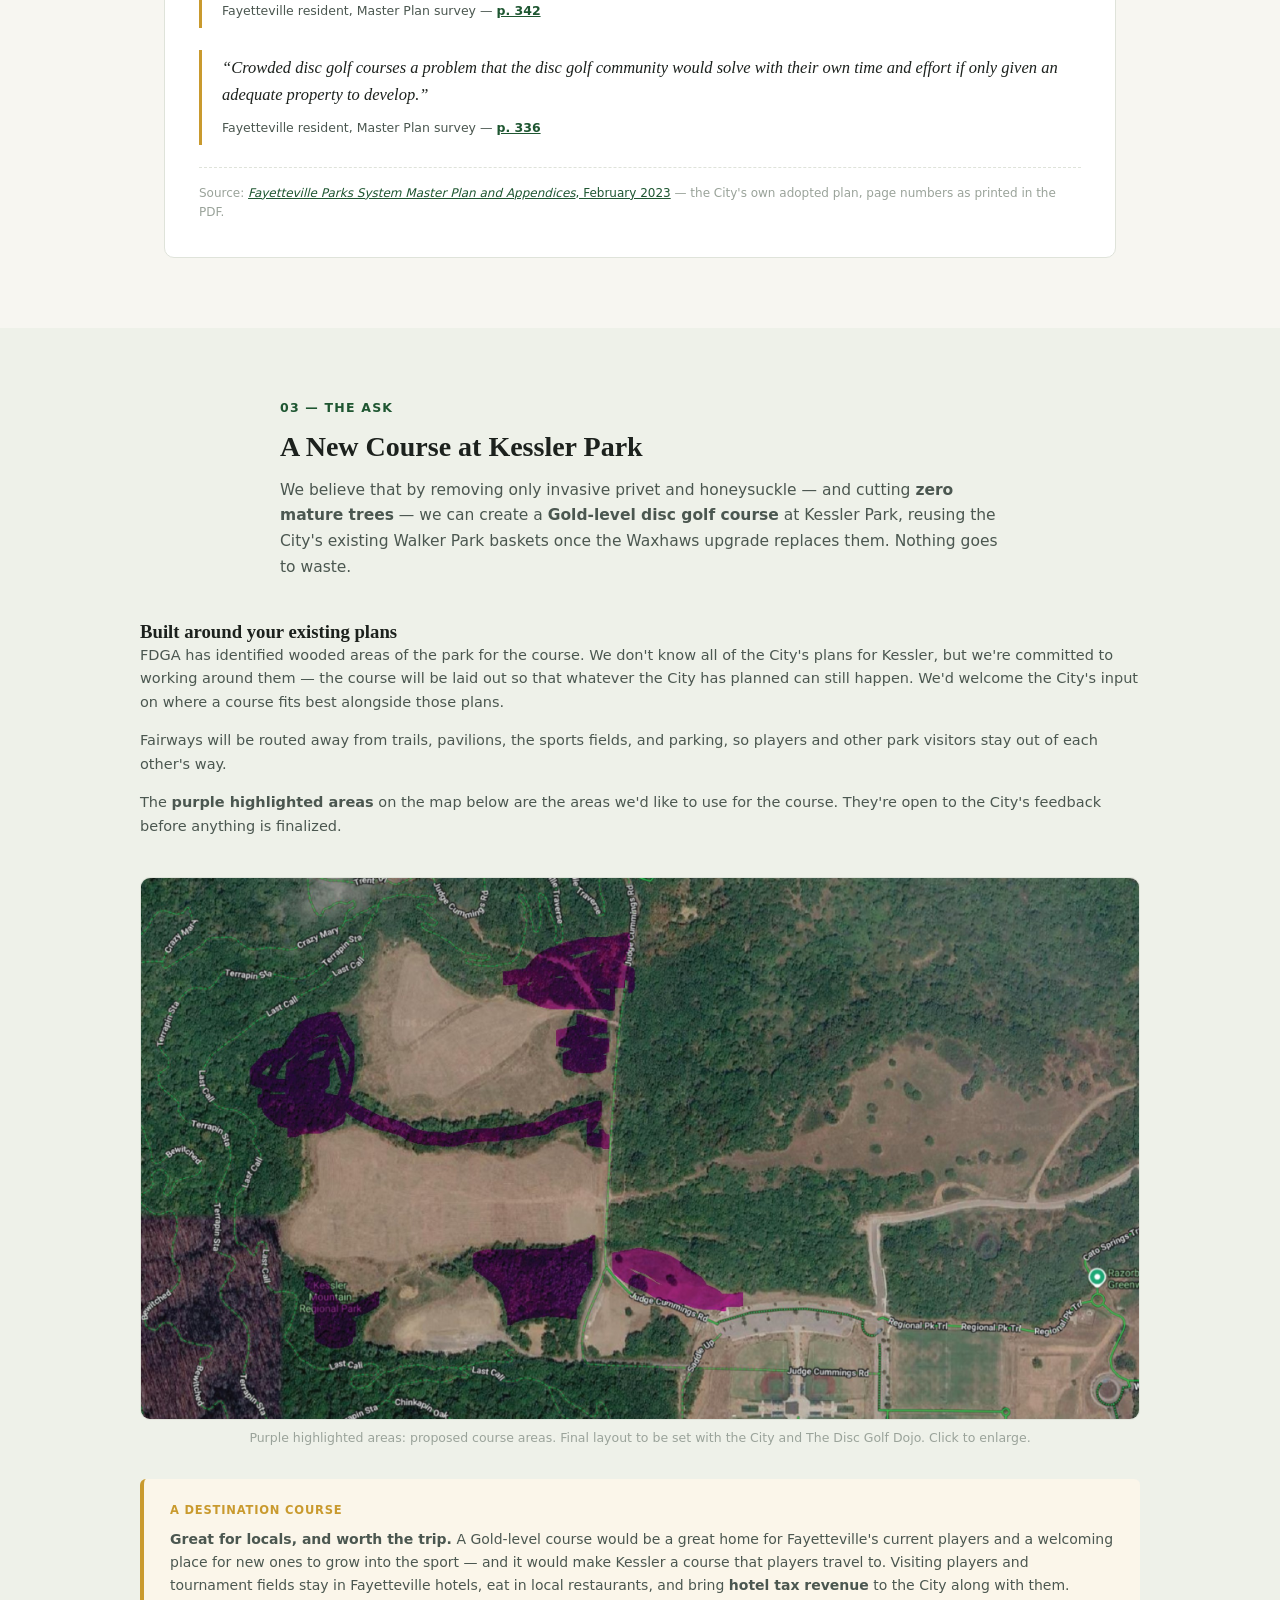
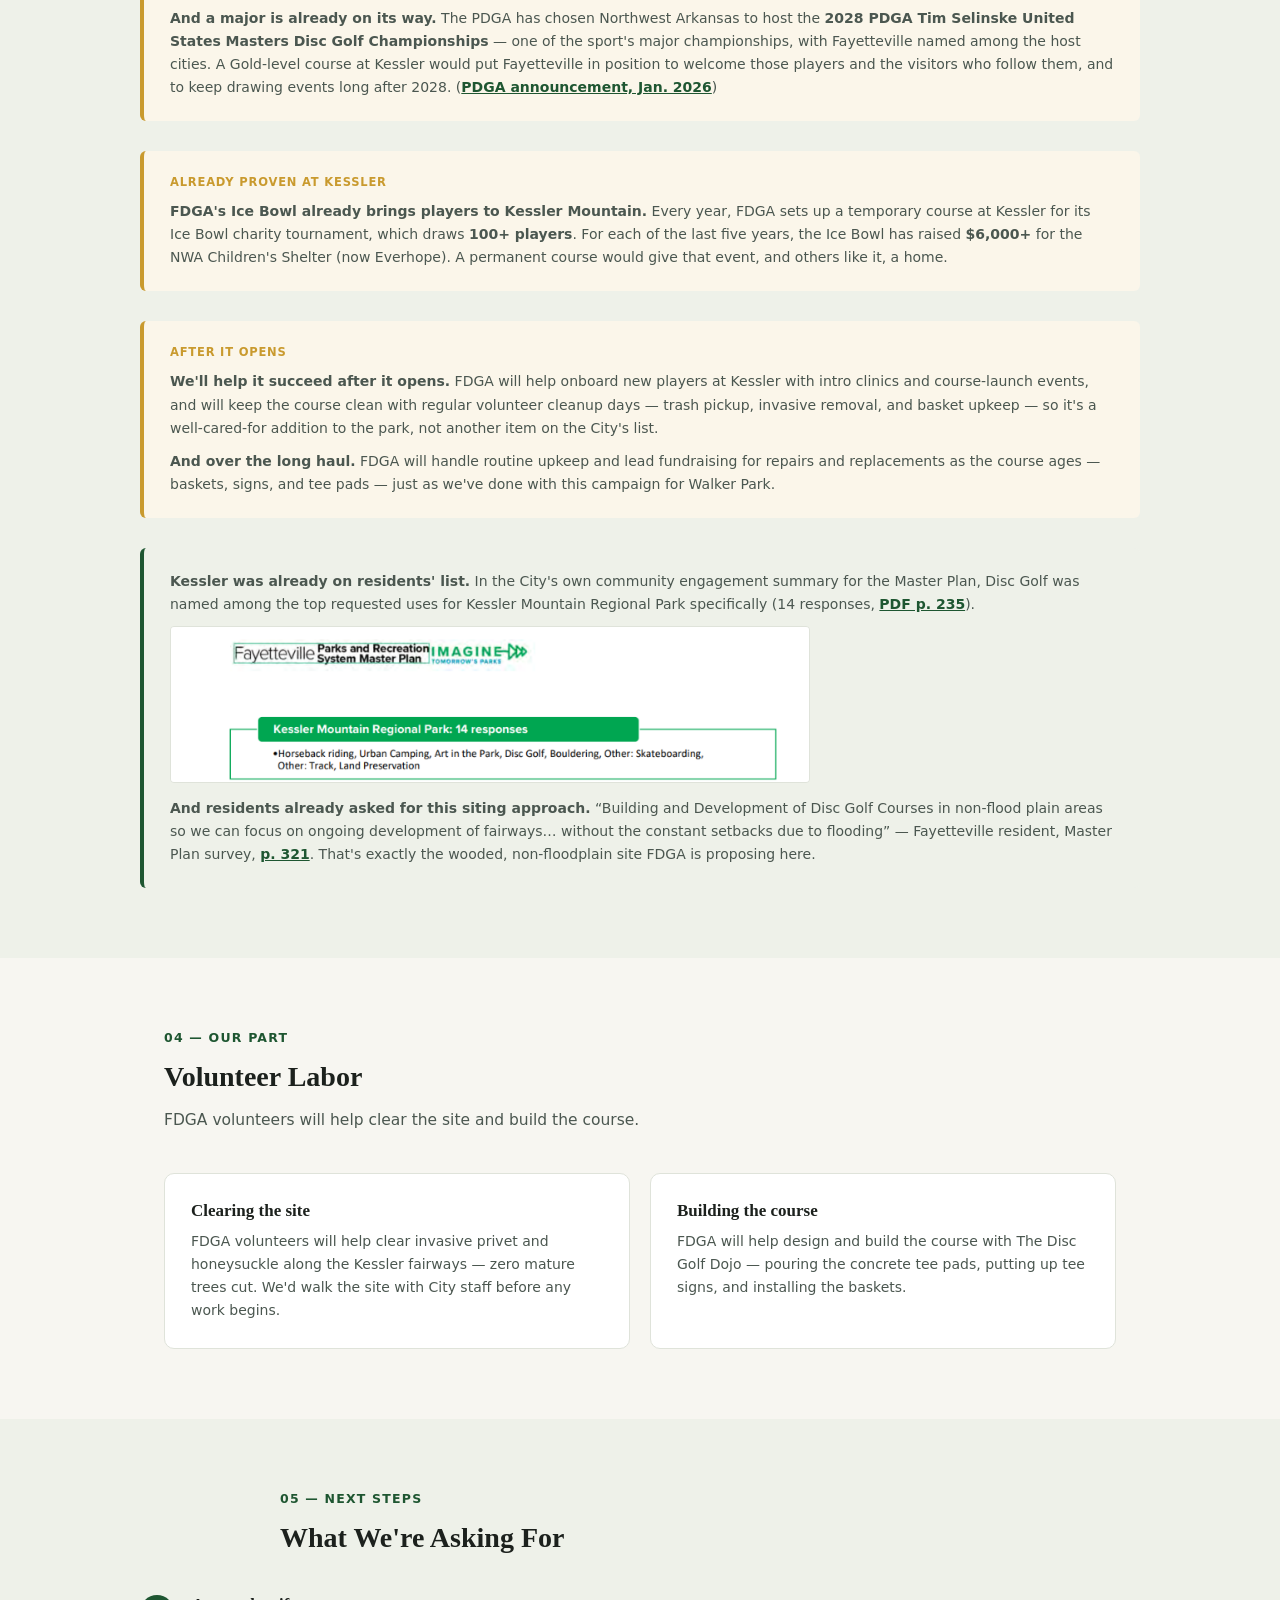
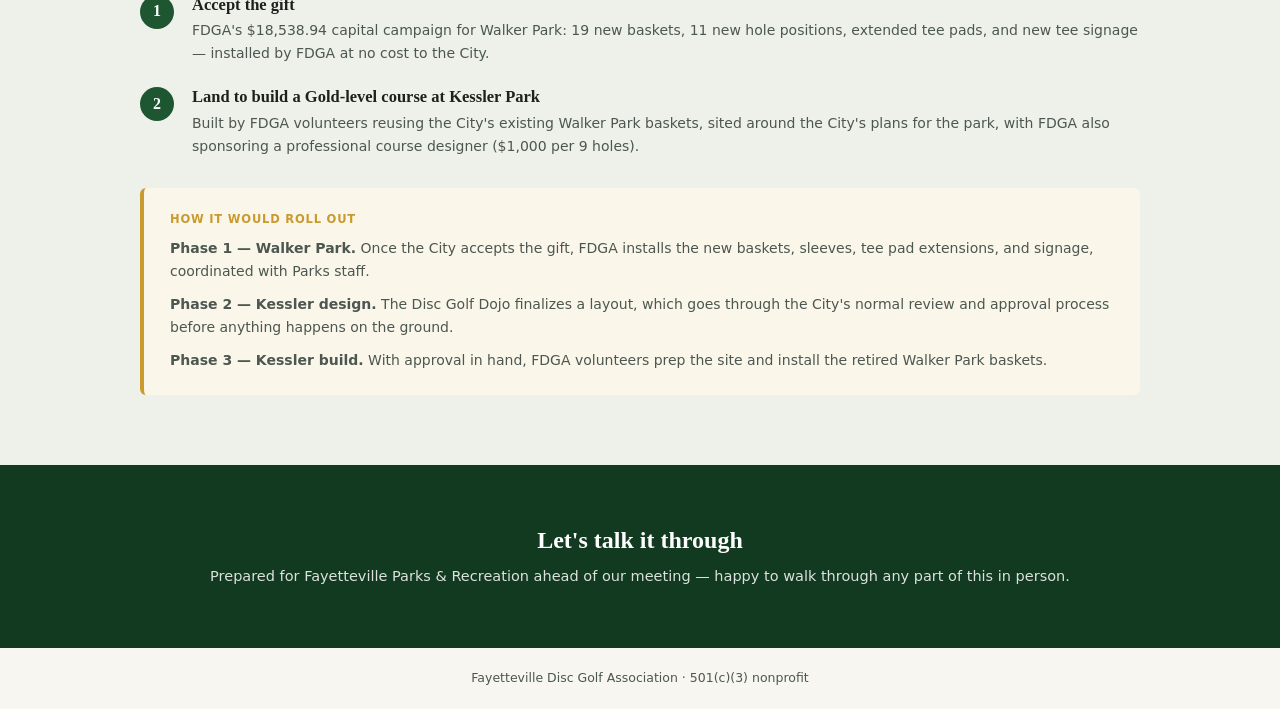
==== commit b4fe20eb: "FDGA: show the royal blue Black Hole Portal basket (site + PDF) Co-Authored-By: Claude Opus 5.5 <nor" ====
--- a/fdga/index.html
+++ b/fdga/index.html
@@ -66,7 +66,7 @@
 
     <div class="card-grid">
       <div class="card card-product">
-        <img src="images/gift/basket-portal.png" alt="MVP Black Hole Portal disc golf basket" class="card-img">
+        <img src="images/gift/basket-portal-blue.jpg" alt="MVP Black Hole Portal disc golf basket with a blue rim" class="card-img">
         <div class="card-num">19</div>
         <h3>New Baskets — MVP Black Hole&reg; Portal</h3>
         <p>
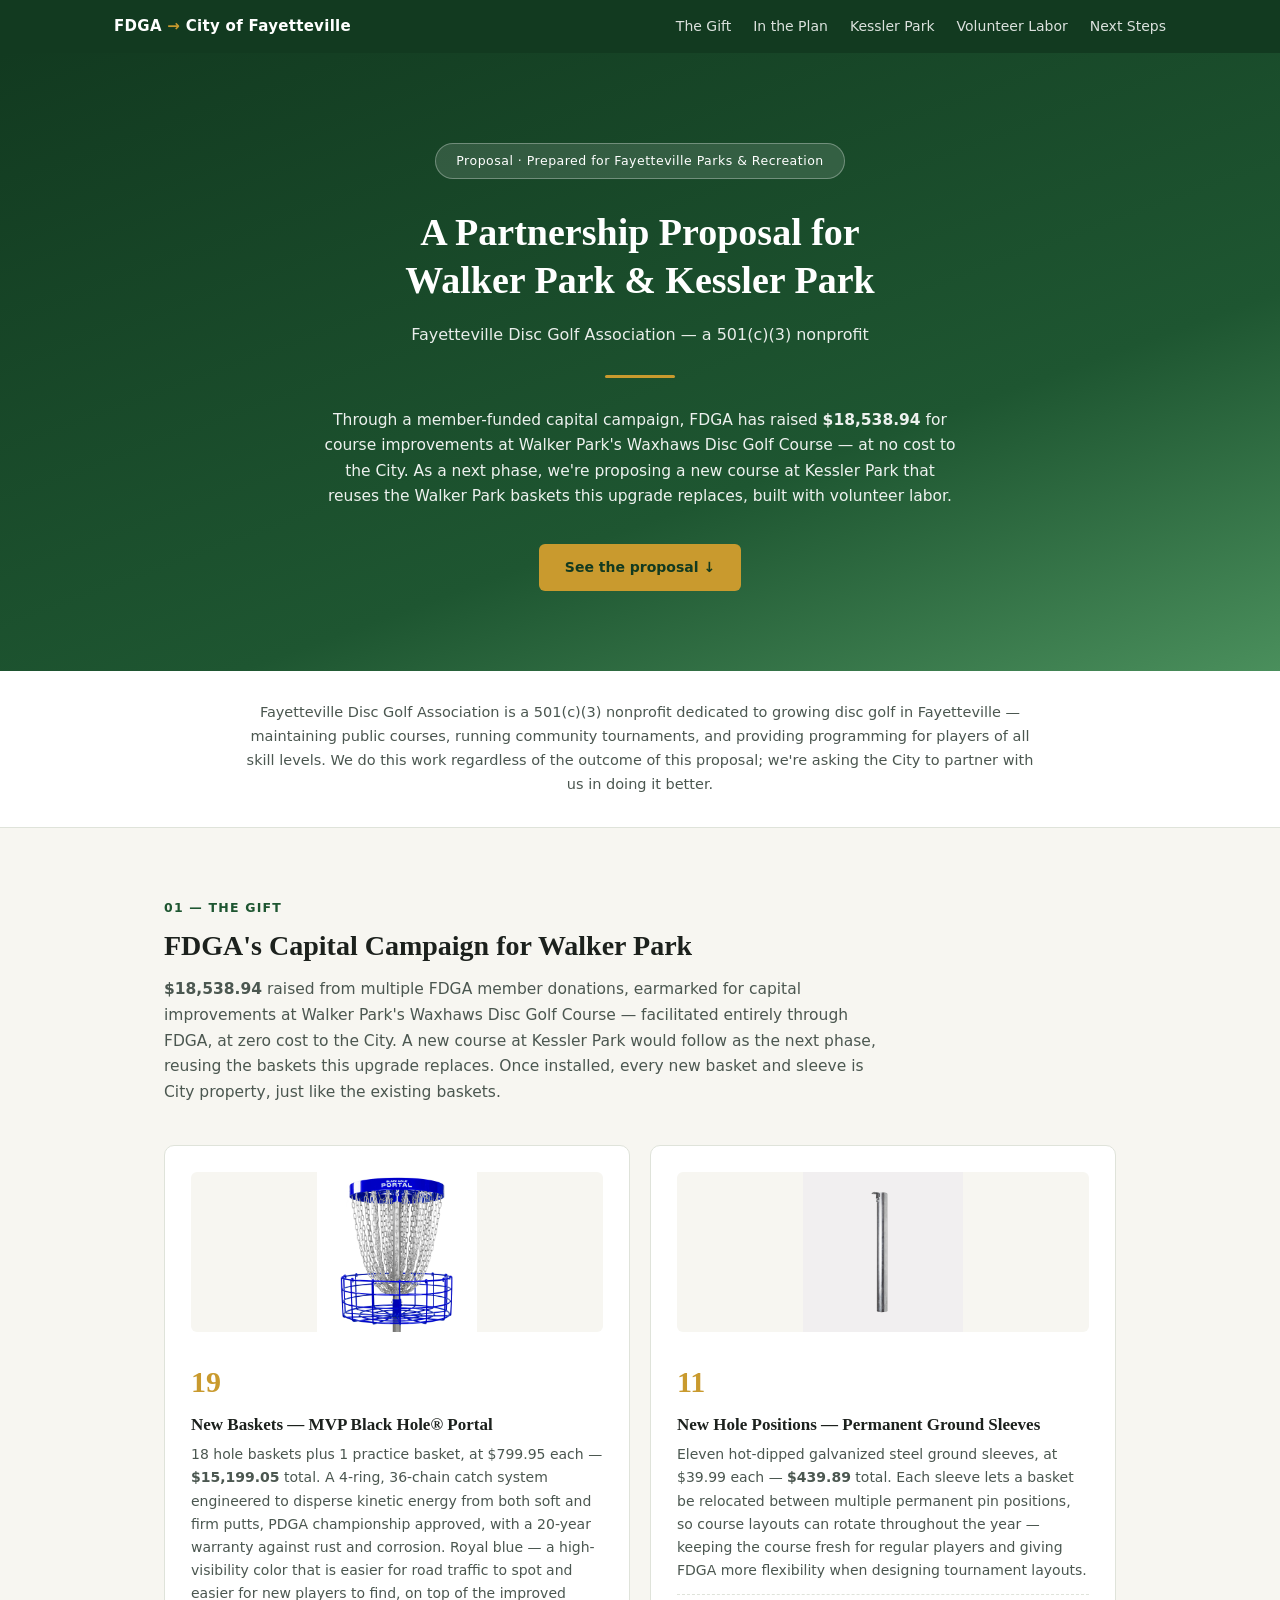
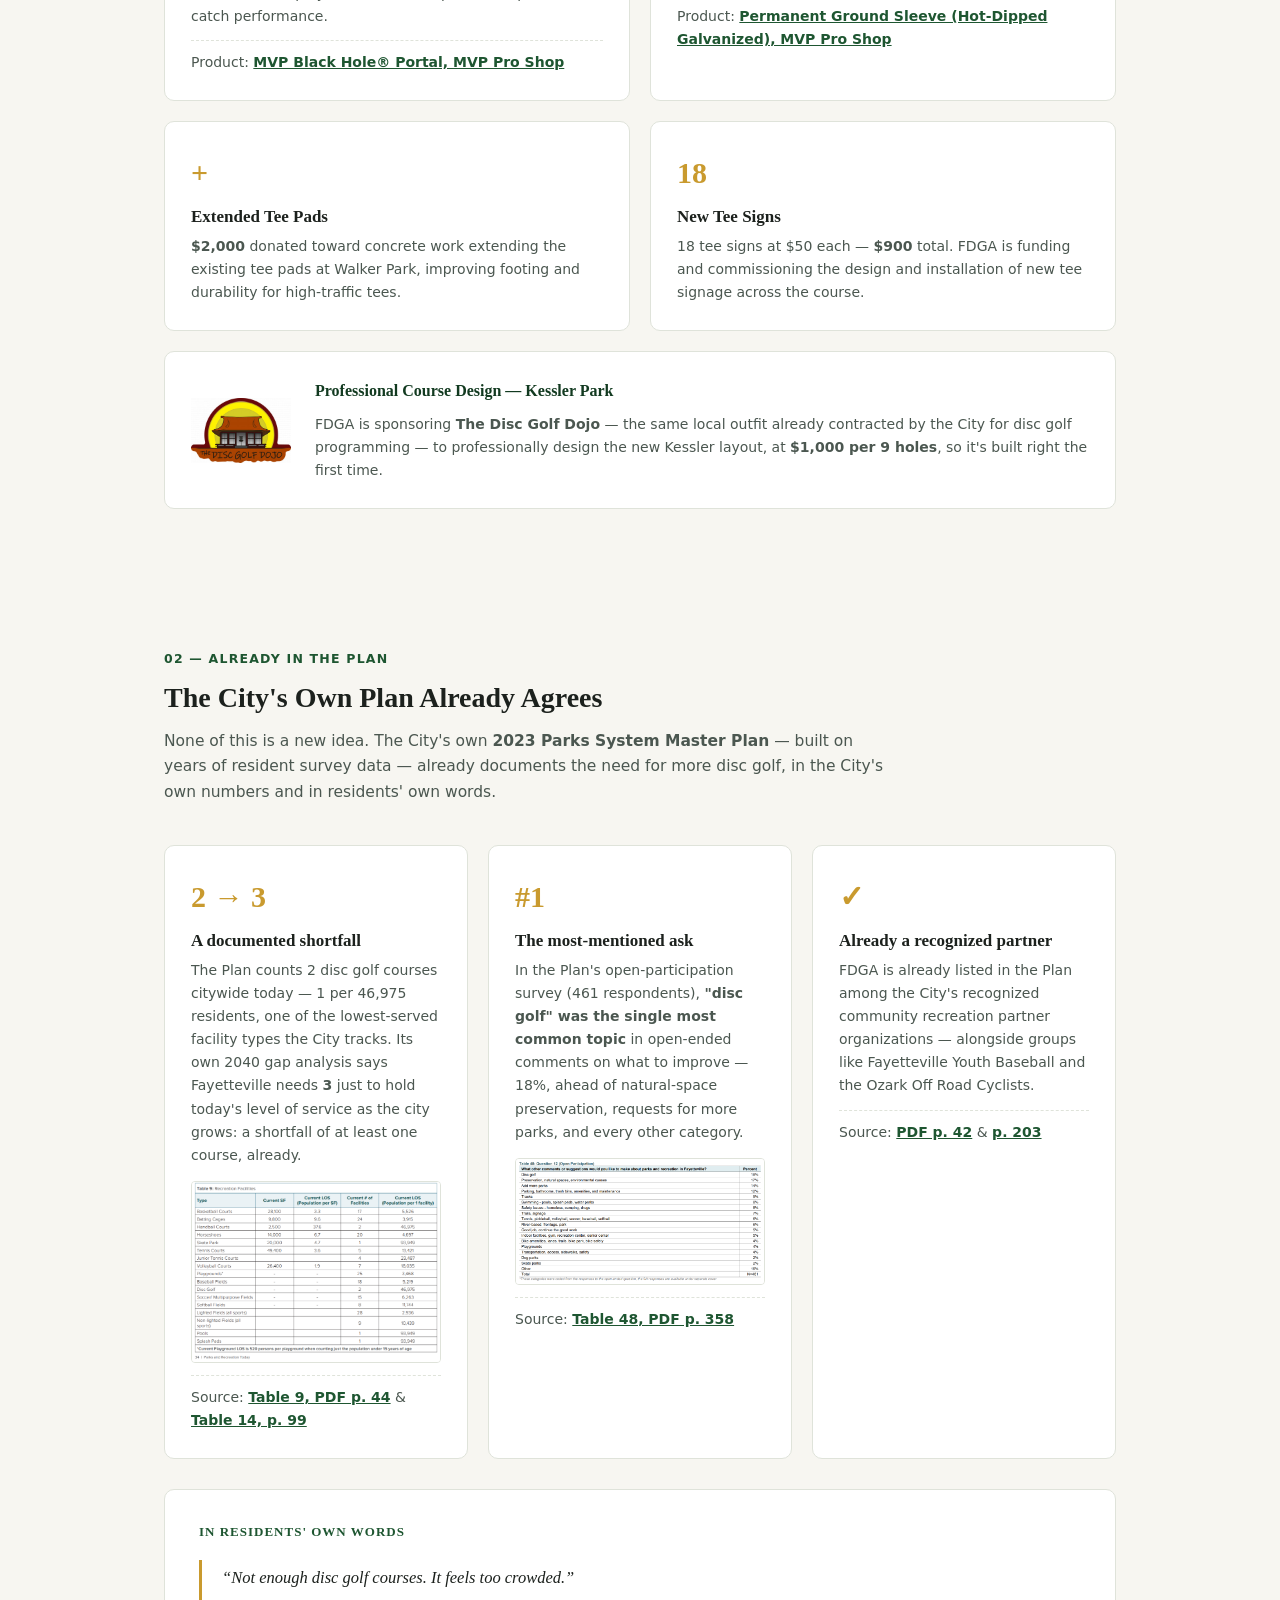
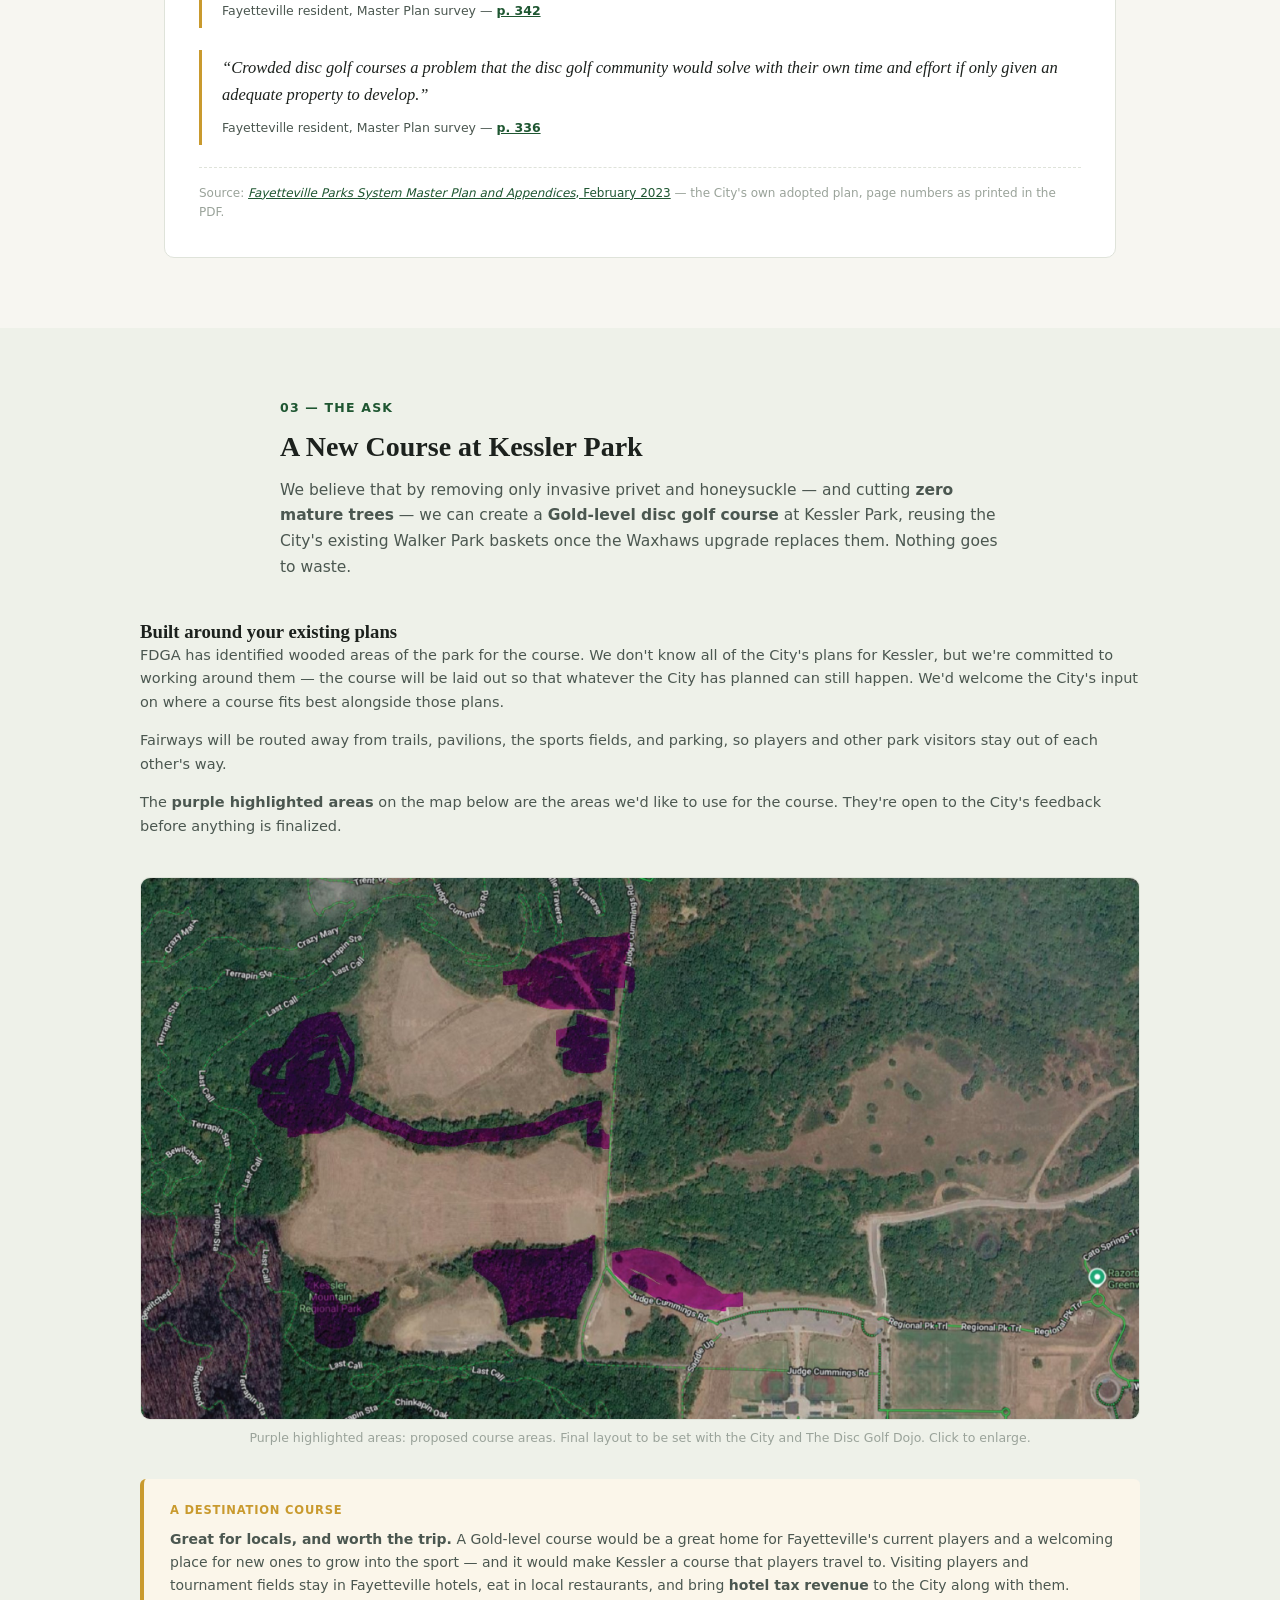
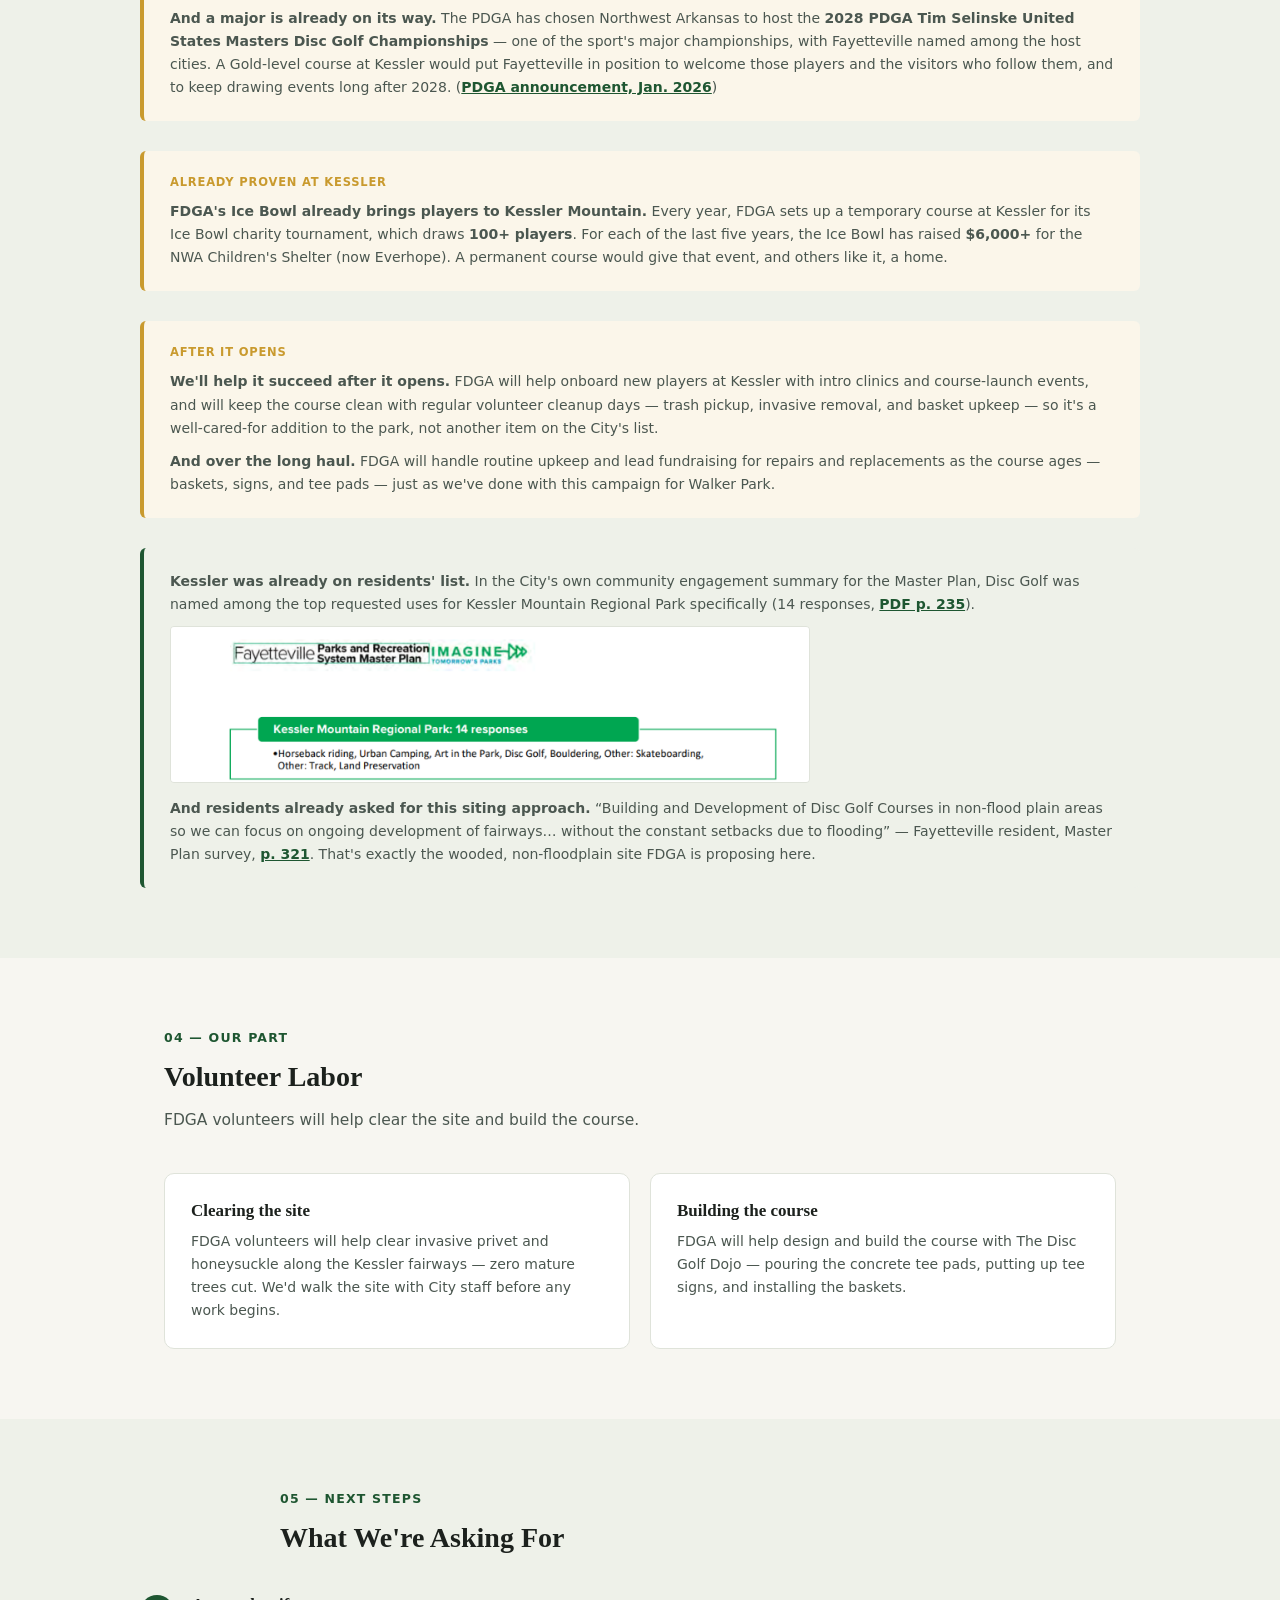
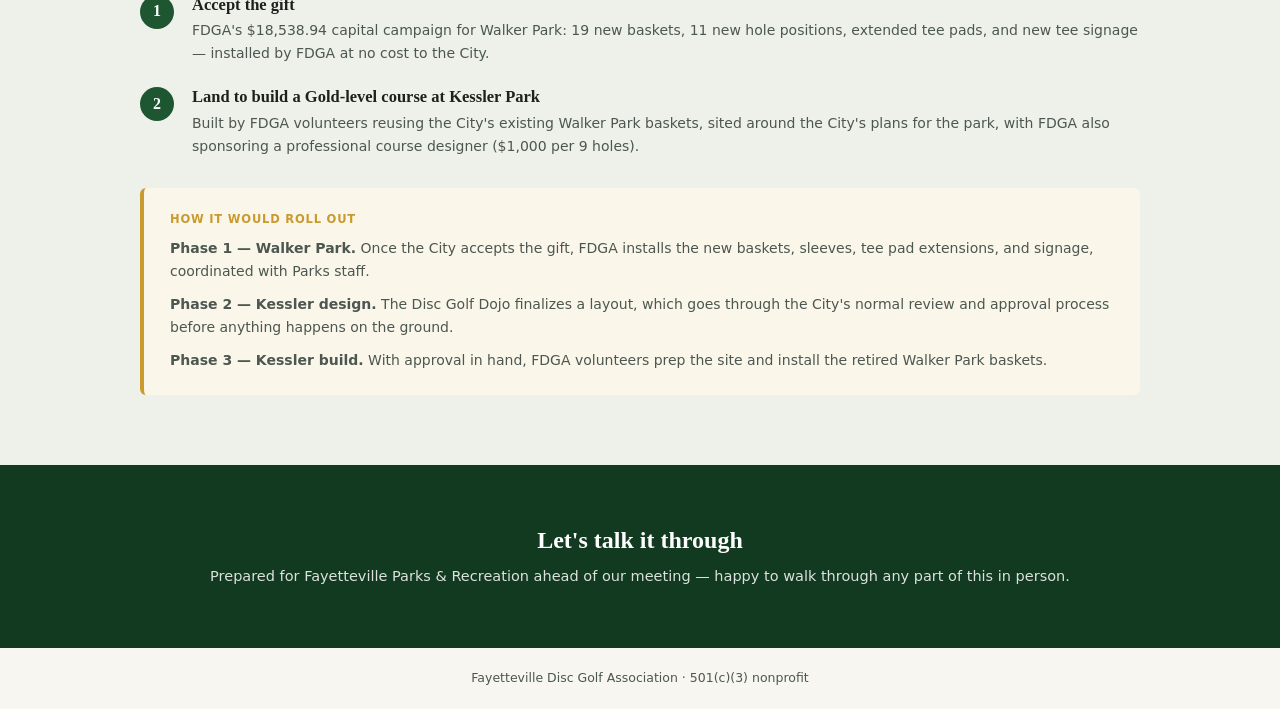
==== commit cfc34201: "FDGA: basket color text is royal blue (site + PDF) Co-Authored-By: Claude Opus 5.5 <noreply@anthropi" ====
--- a/fdga/index.html
+++ b/fdga/index.html
@@ -73,7 +73,7 @@
           18 hole baskets plus 1 practice basket, at $799.95 each — <strong>$15,199.05</strong>
           total. A 4-ring, 36-chain catch system engineered to disperse kinetic energy from both
           soft and firm putts, PDGA championship approved, with a 20-year warranty against rust
-          and corrosion. Available in red, yellow, and orange — high-visibility colors that are
+          and corrosion. Royal blue — a high-visibility color that is
           easier for road traffic to spot and easier for new players to find, on top of the
           improved catch performance.
         </p>
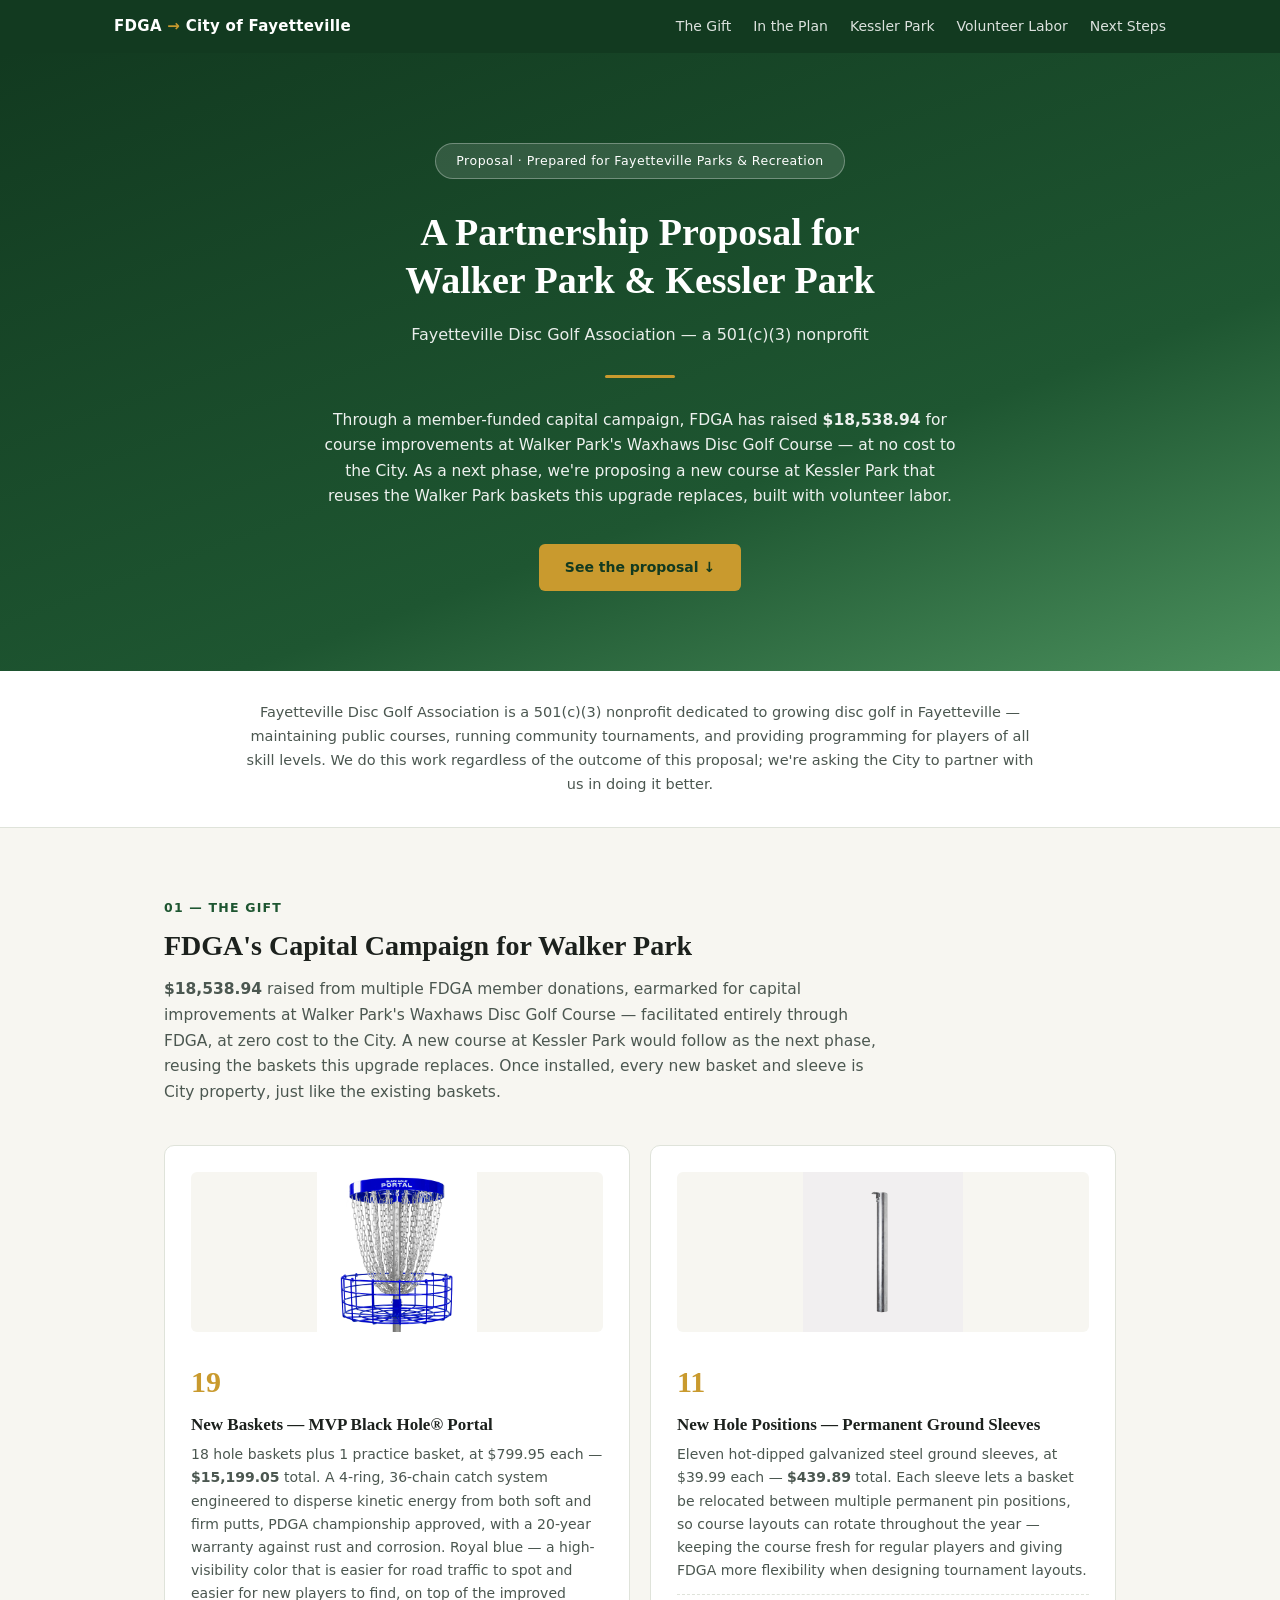
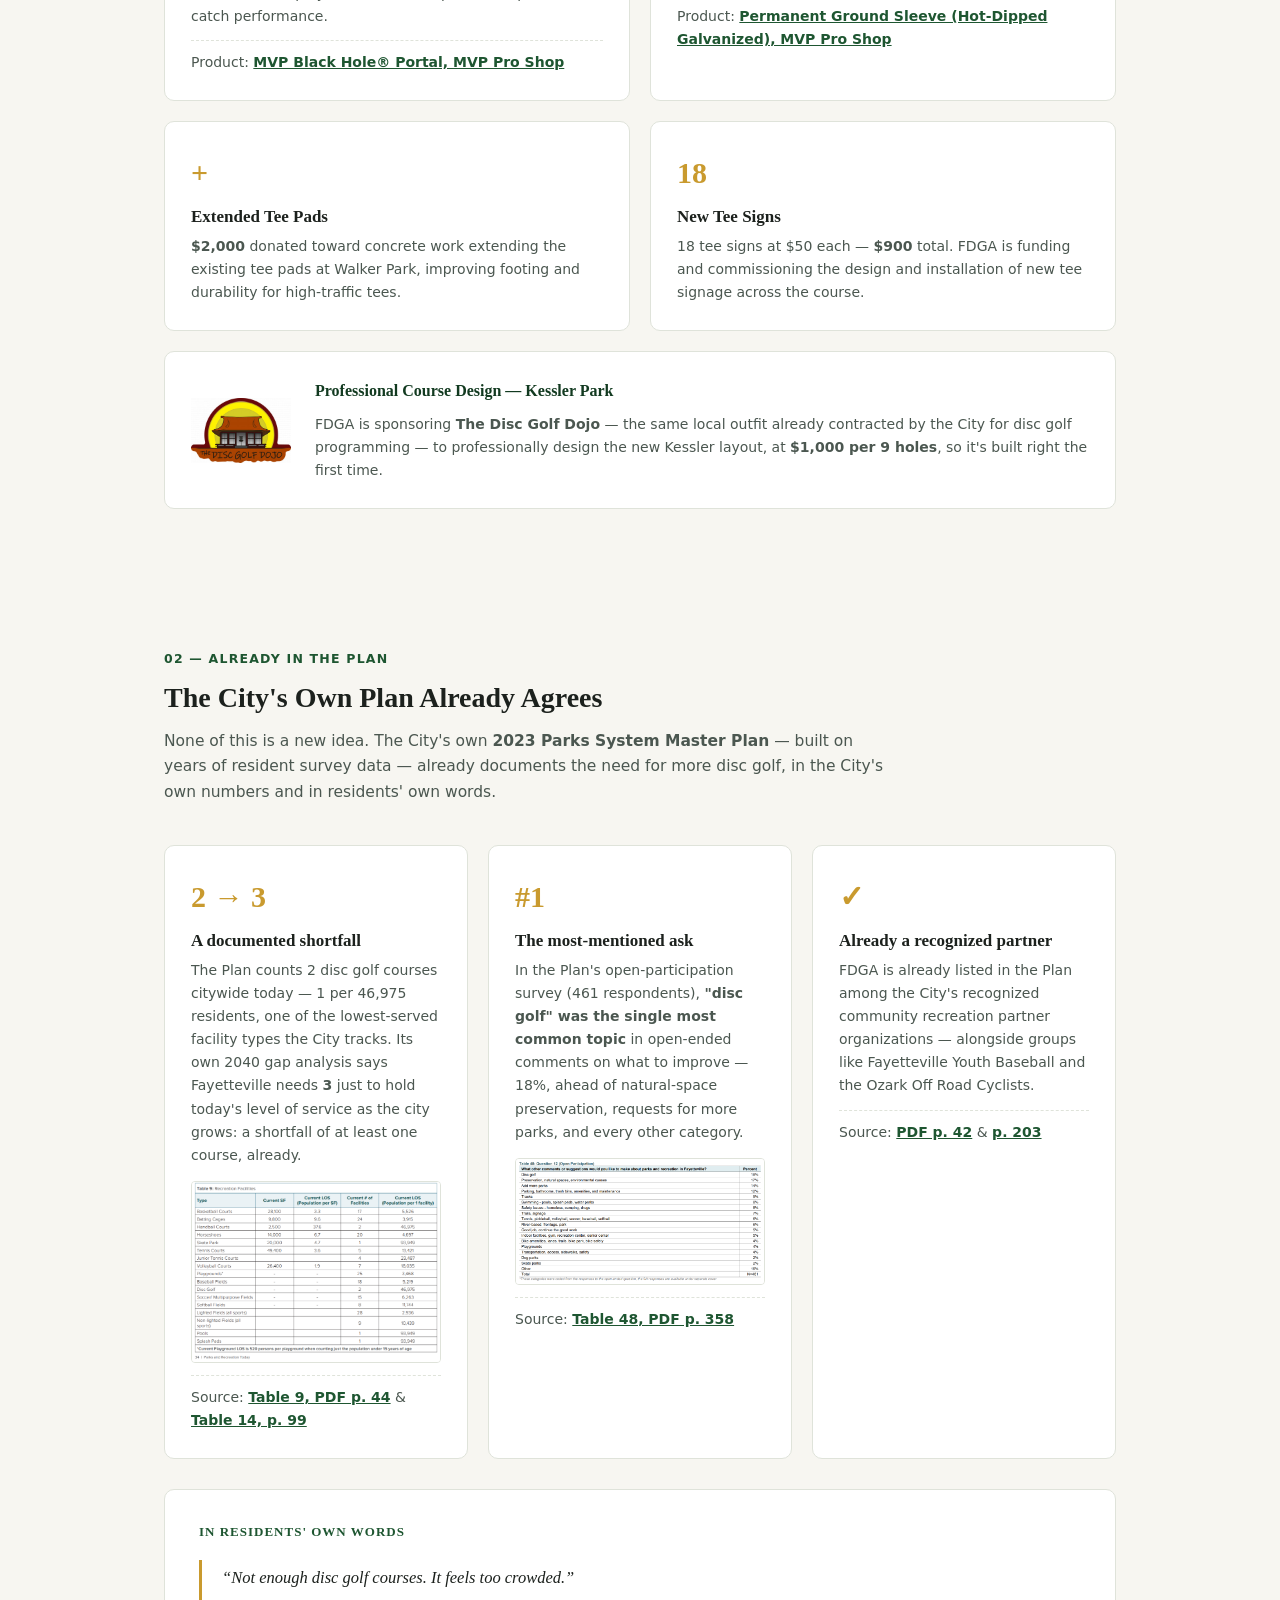
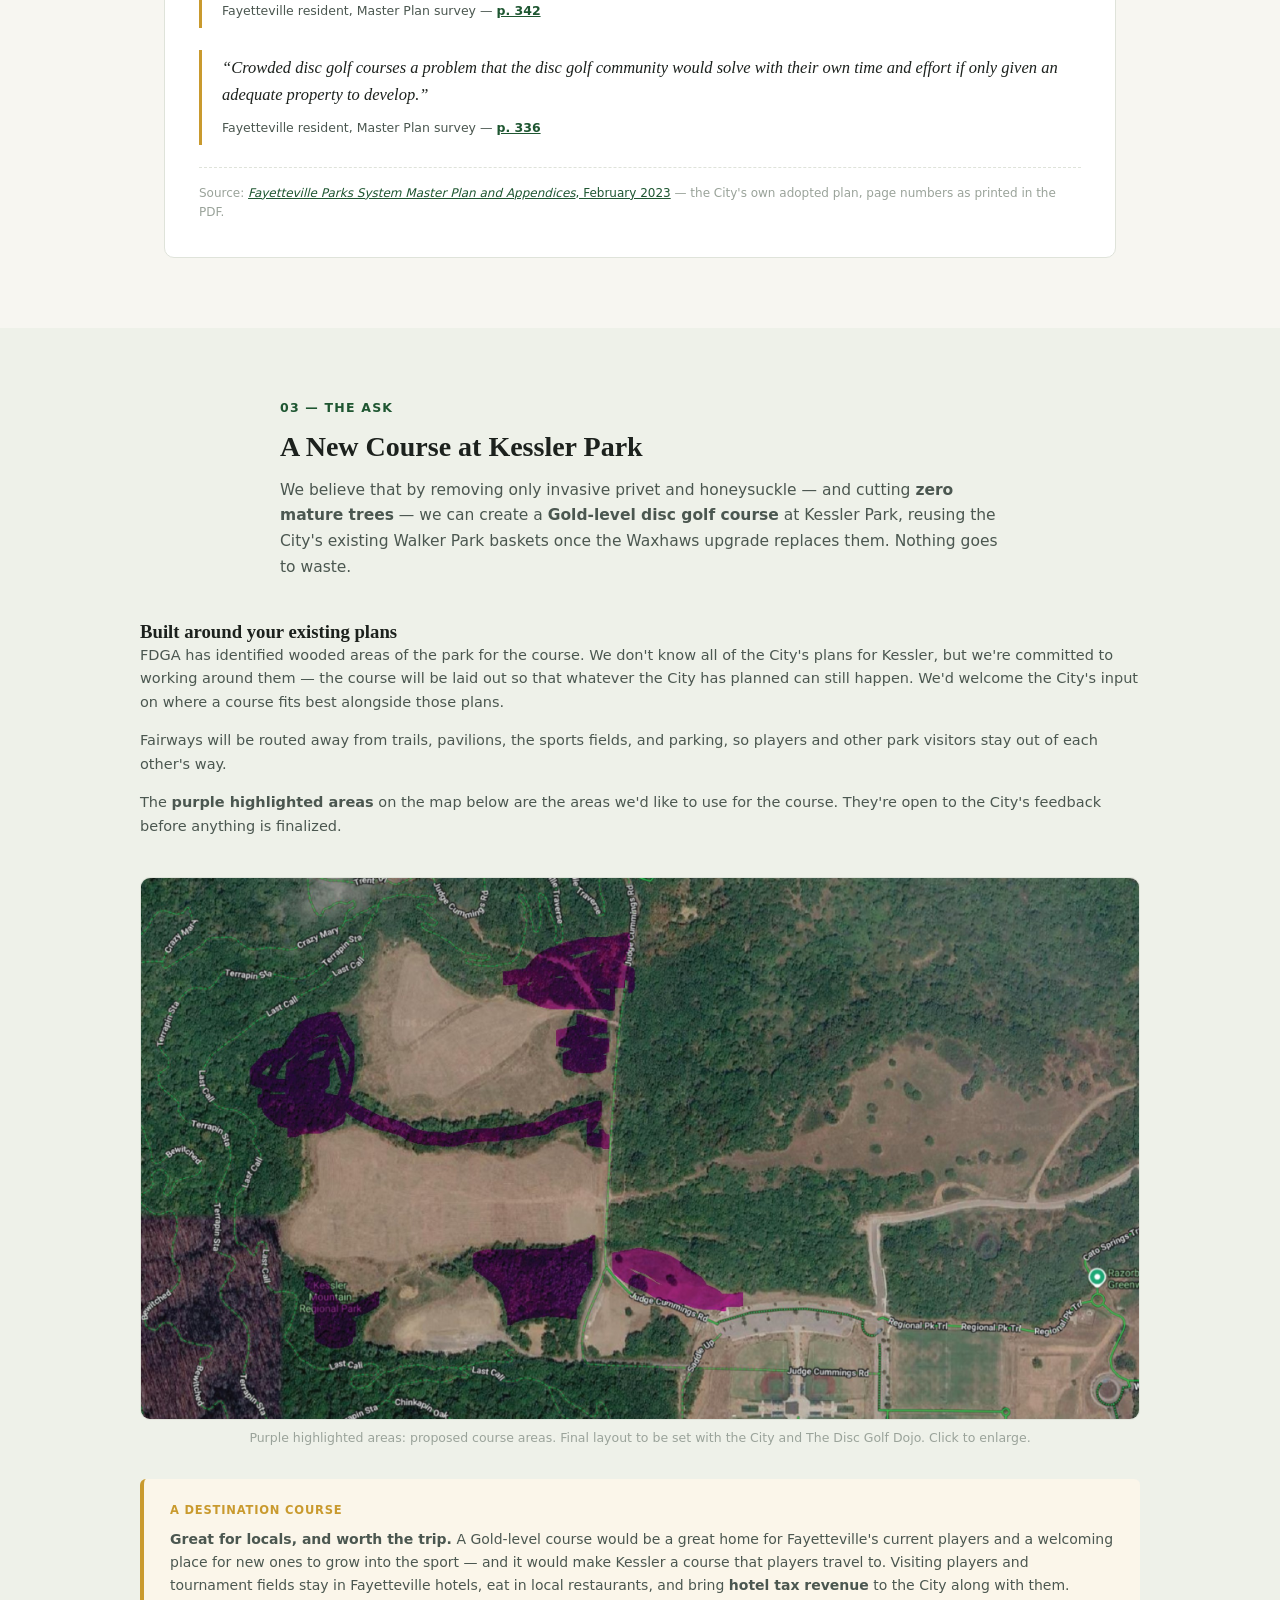
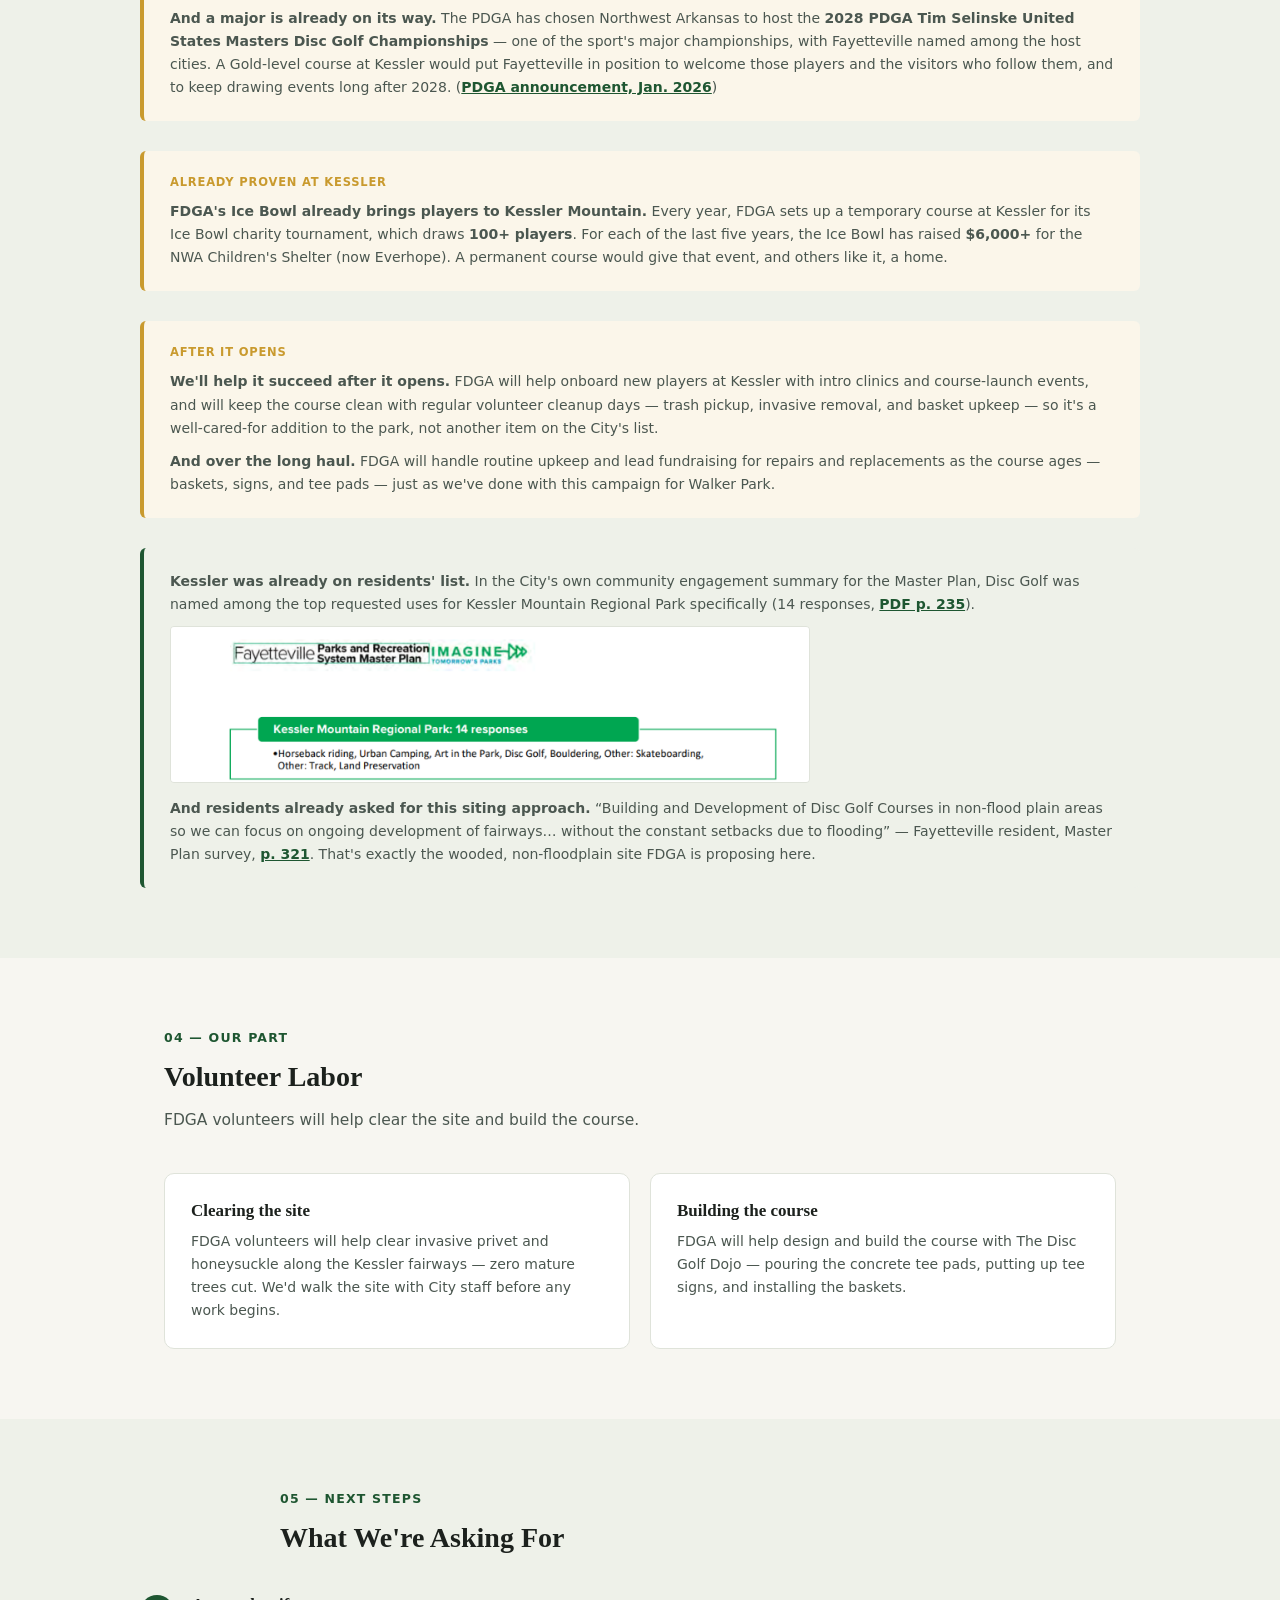
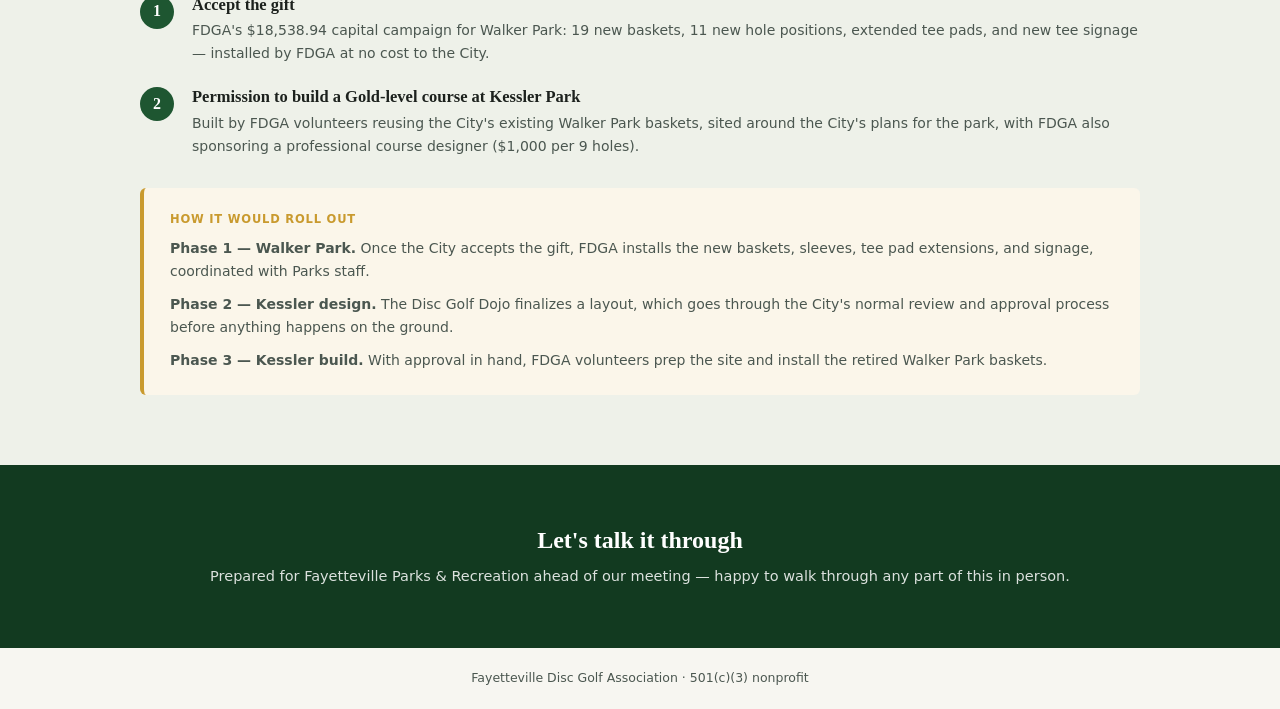
==== commit 76e84b1b: "FDGA: ask for permission to build at Kessler, not land (site + PDF) Co-Authored-By: Claude Opus 5.5 " ====
--- a/fdga/index.html
+++ b/fdga/index.html
@@ -357,7 +357,7 @@
       <li>
         <span class="ask-summary-num">2</span>
         <div>
-          <h3>Land to build a Gold-level course at Kessler Park</h3>
+          <h3>Permission to build a Gold-level course at Kessler Park</h3>
           <p>Built by FDGA volunteers reusing the City's existing Walker Park baskets, sited around the City's plans for
             the park, with FDGA also sponsoring a professional course designer ($1,000 per 9
             holes).</p>
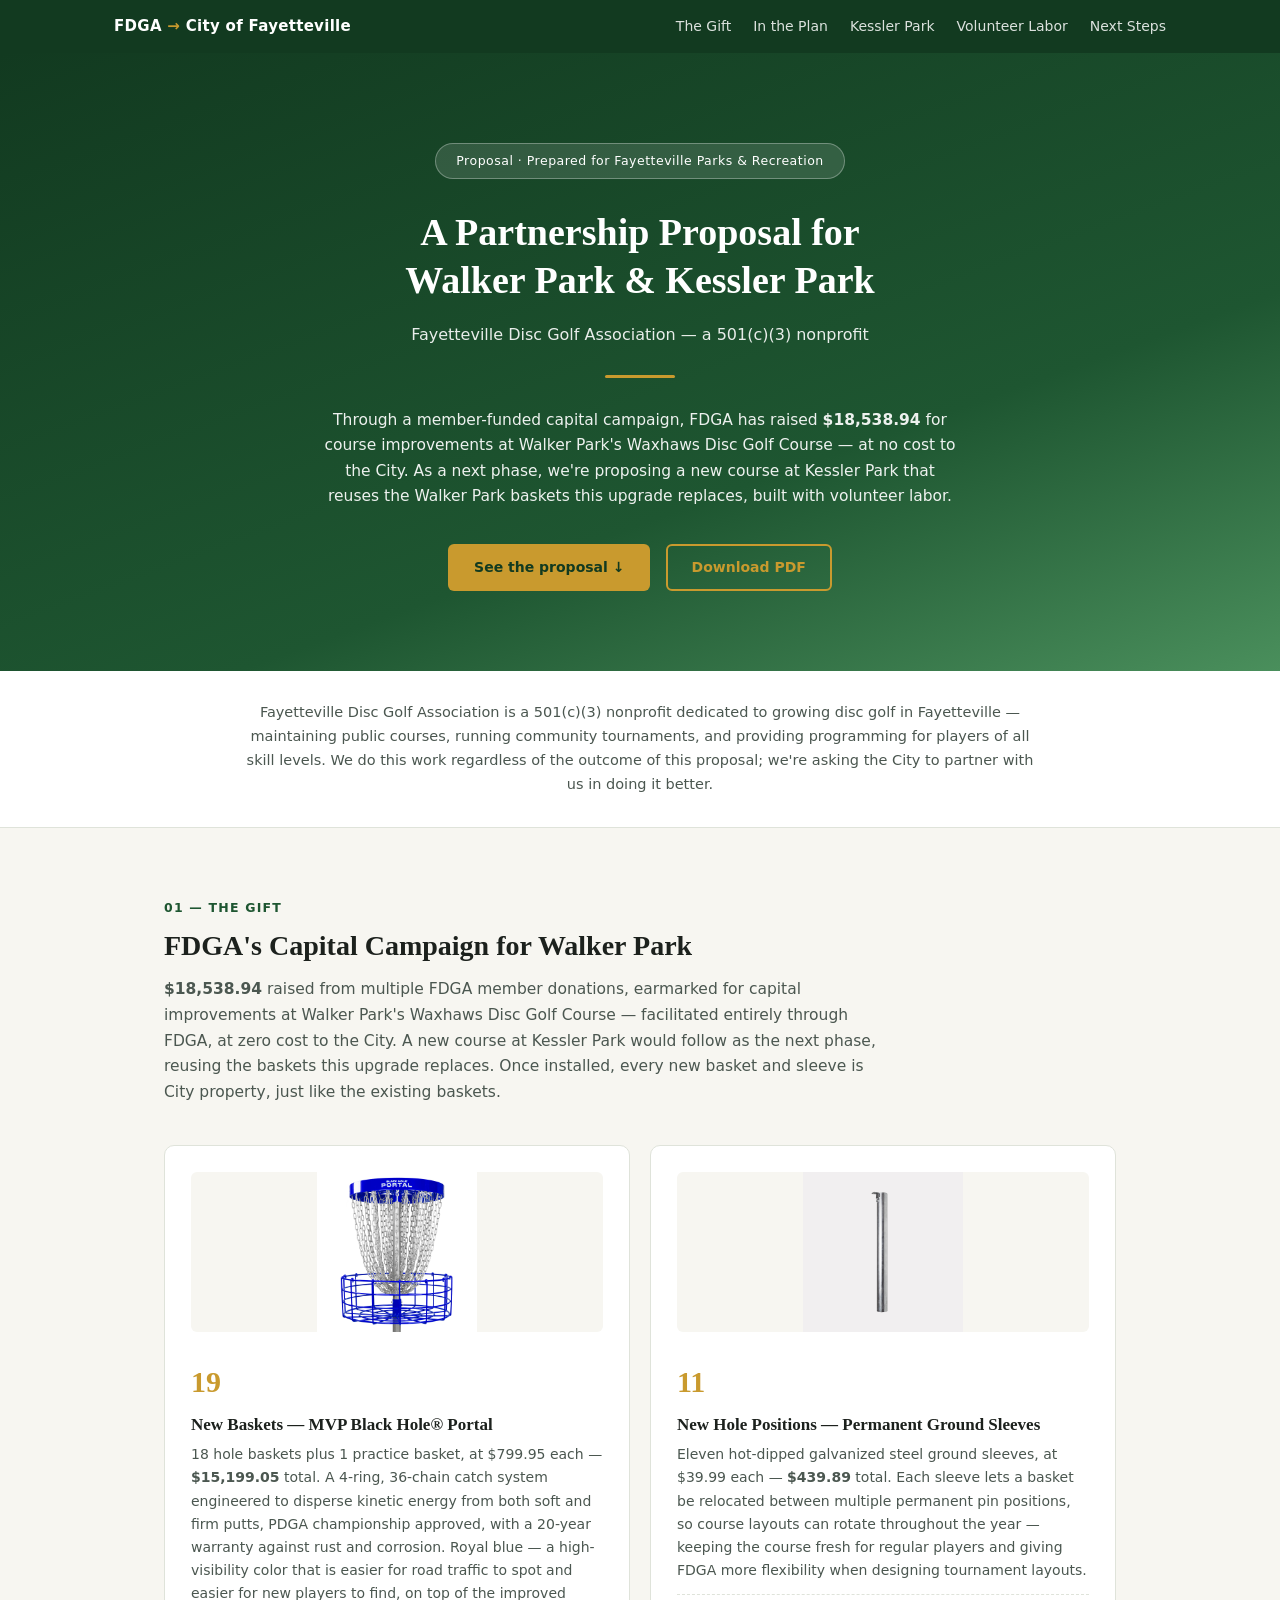
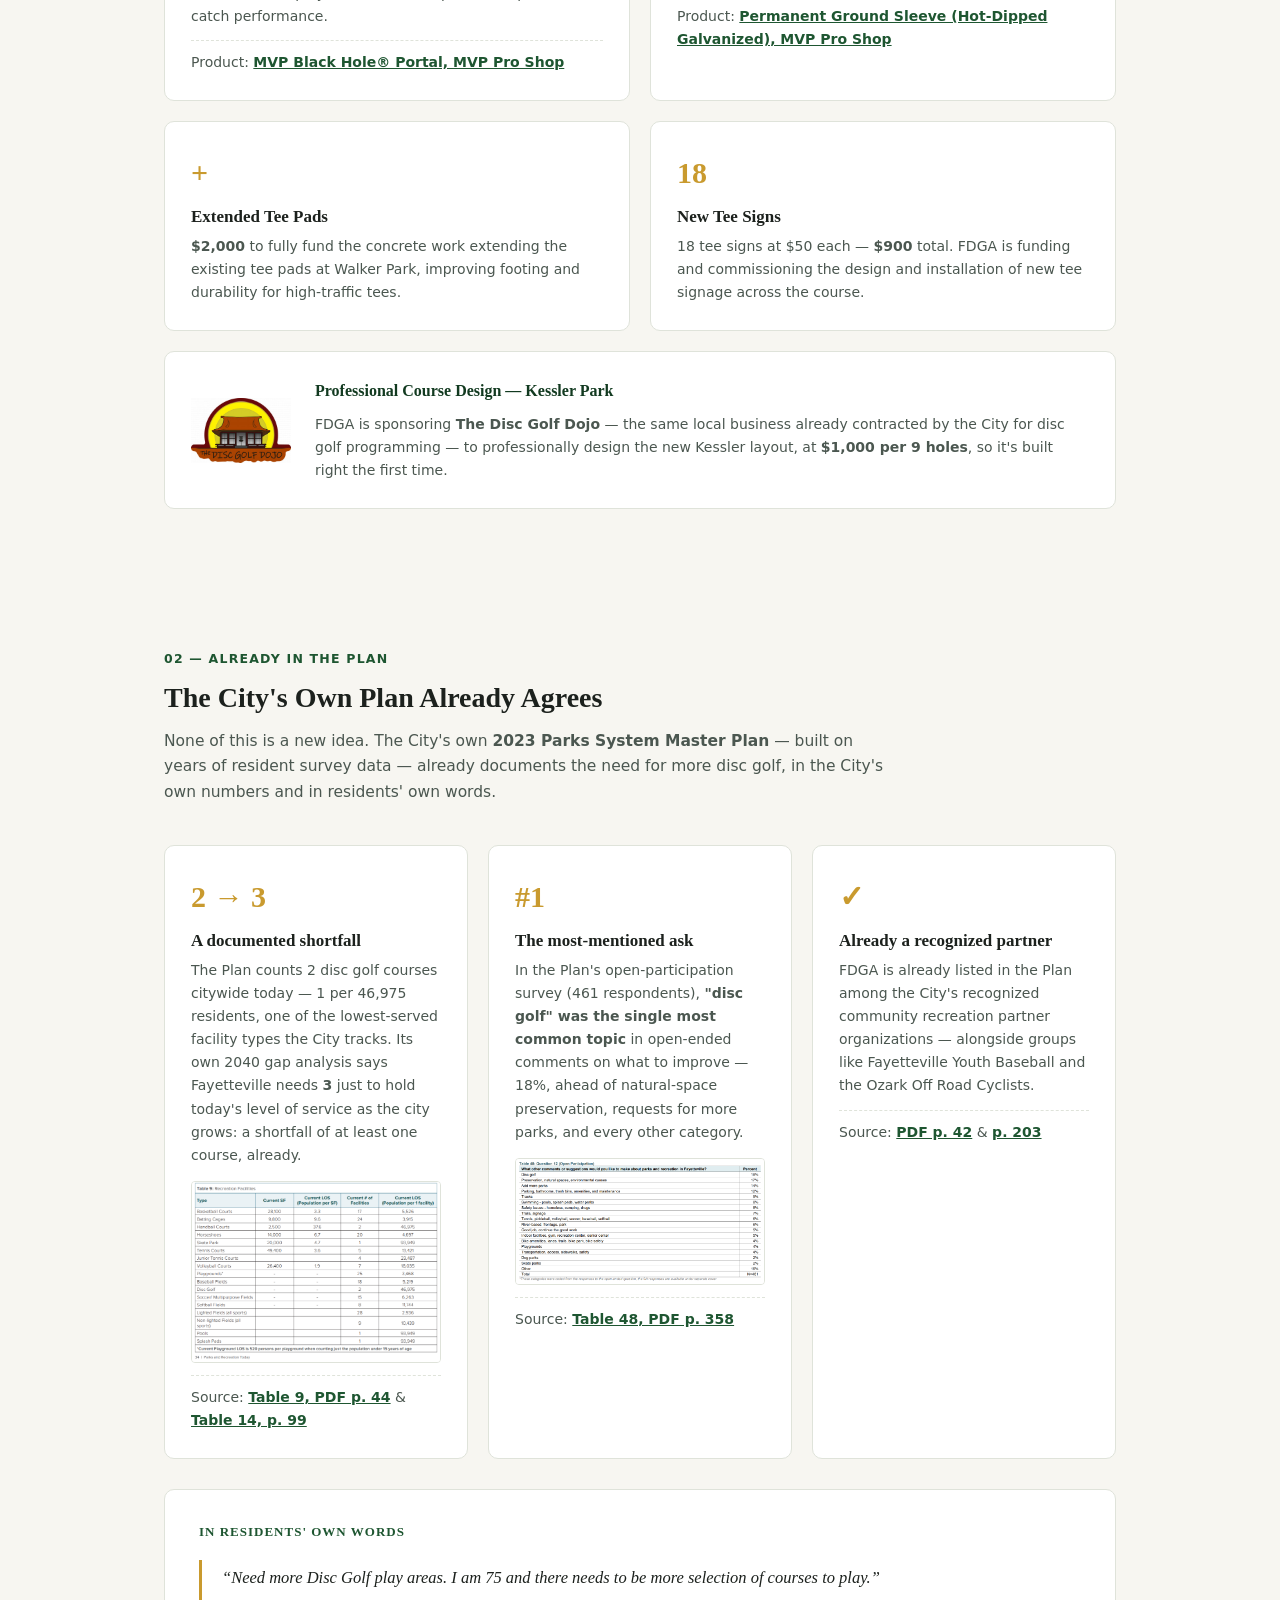
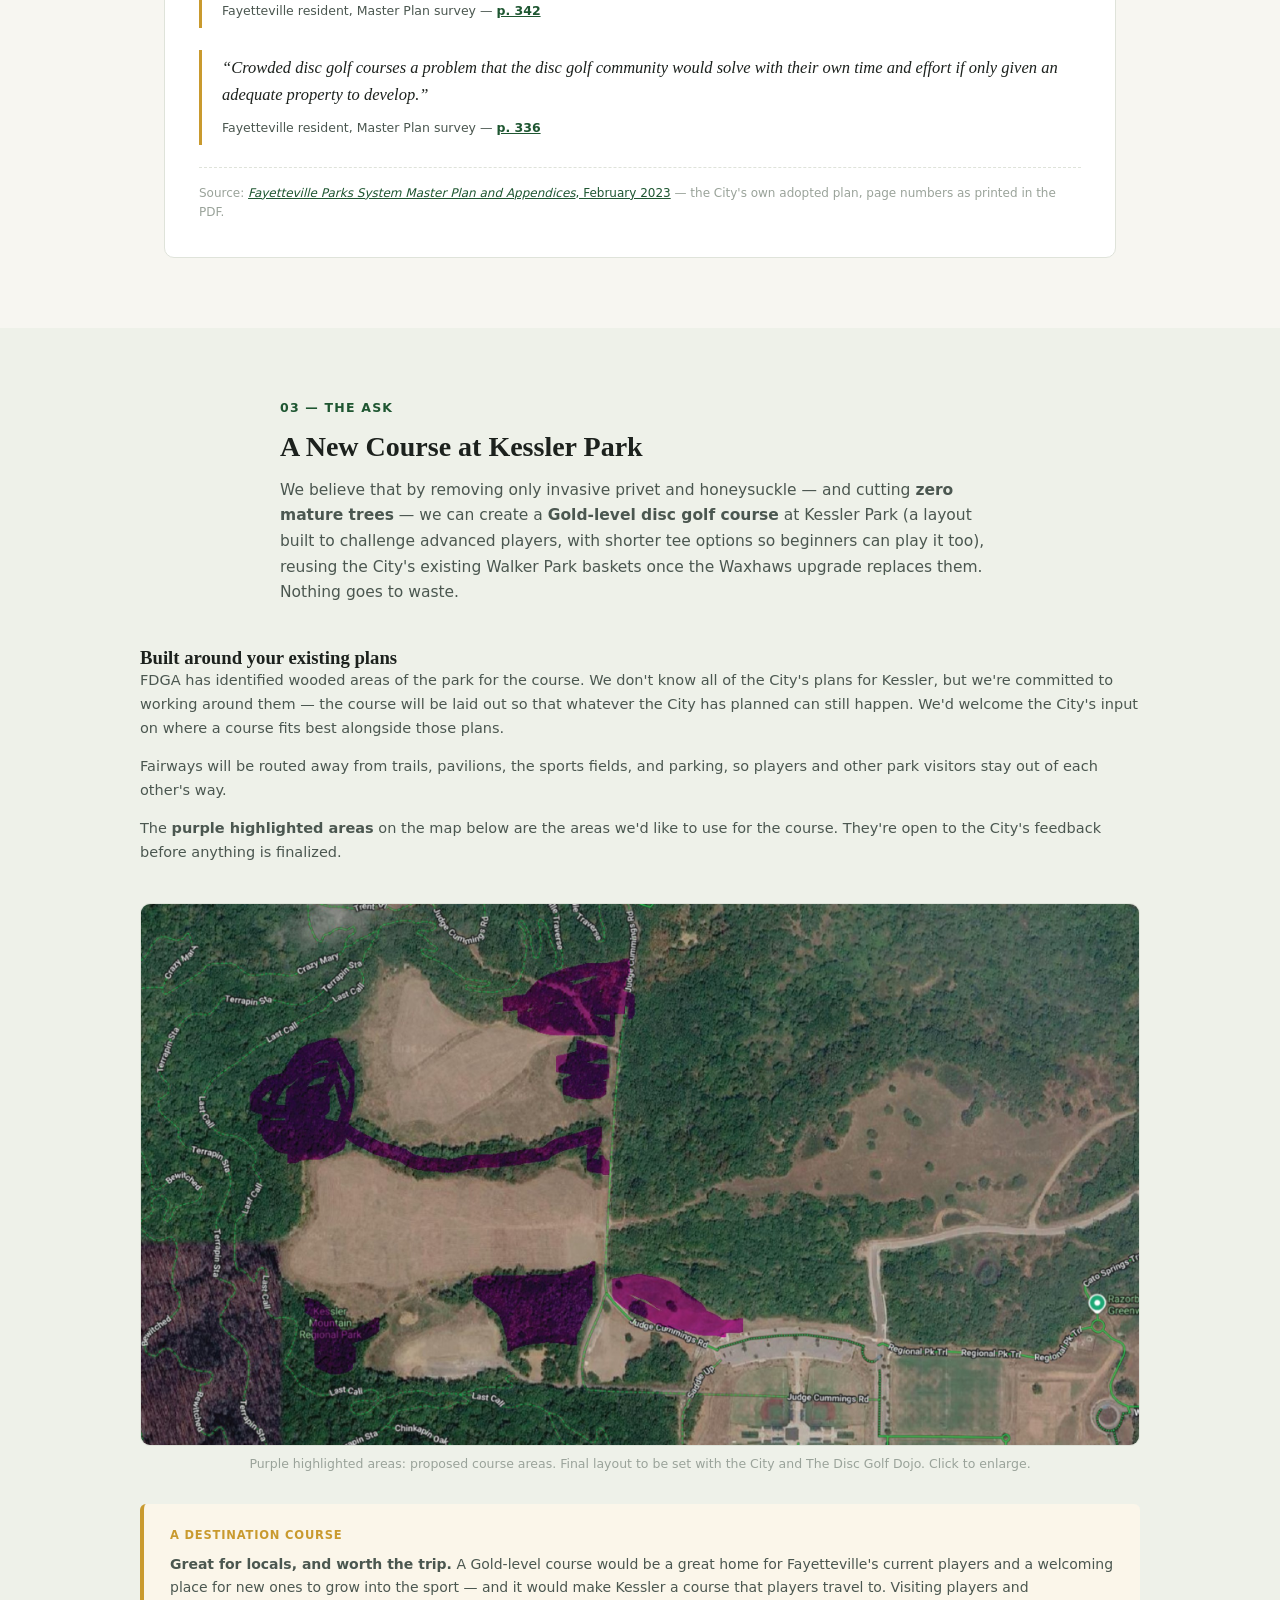
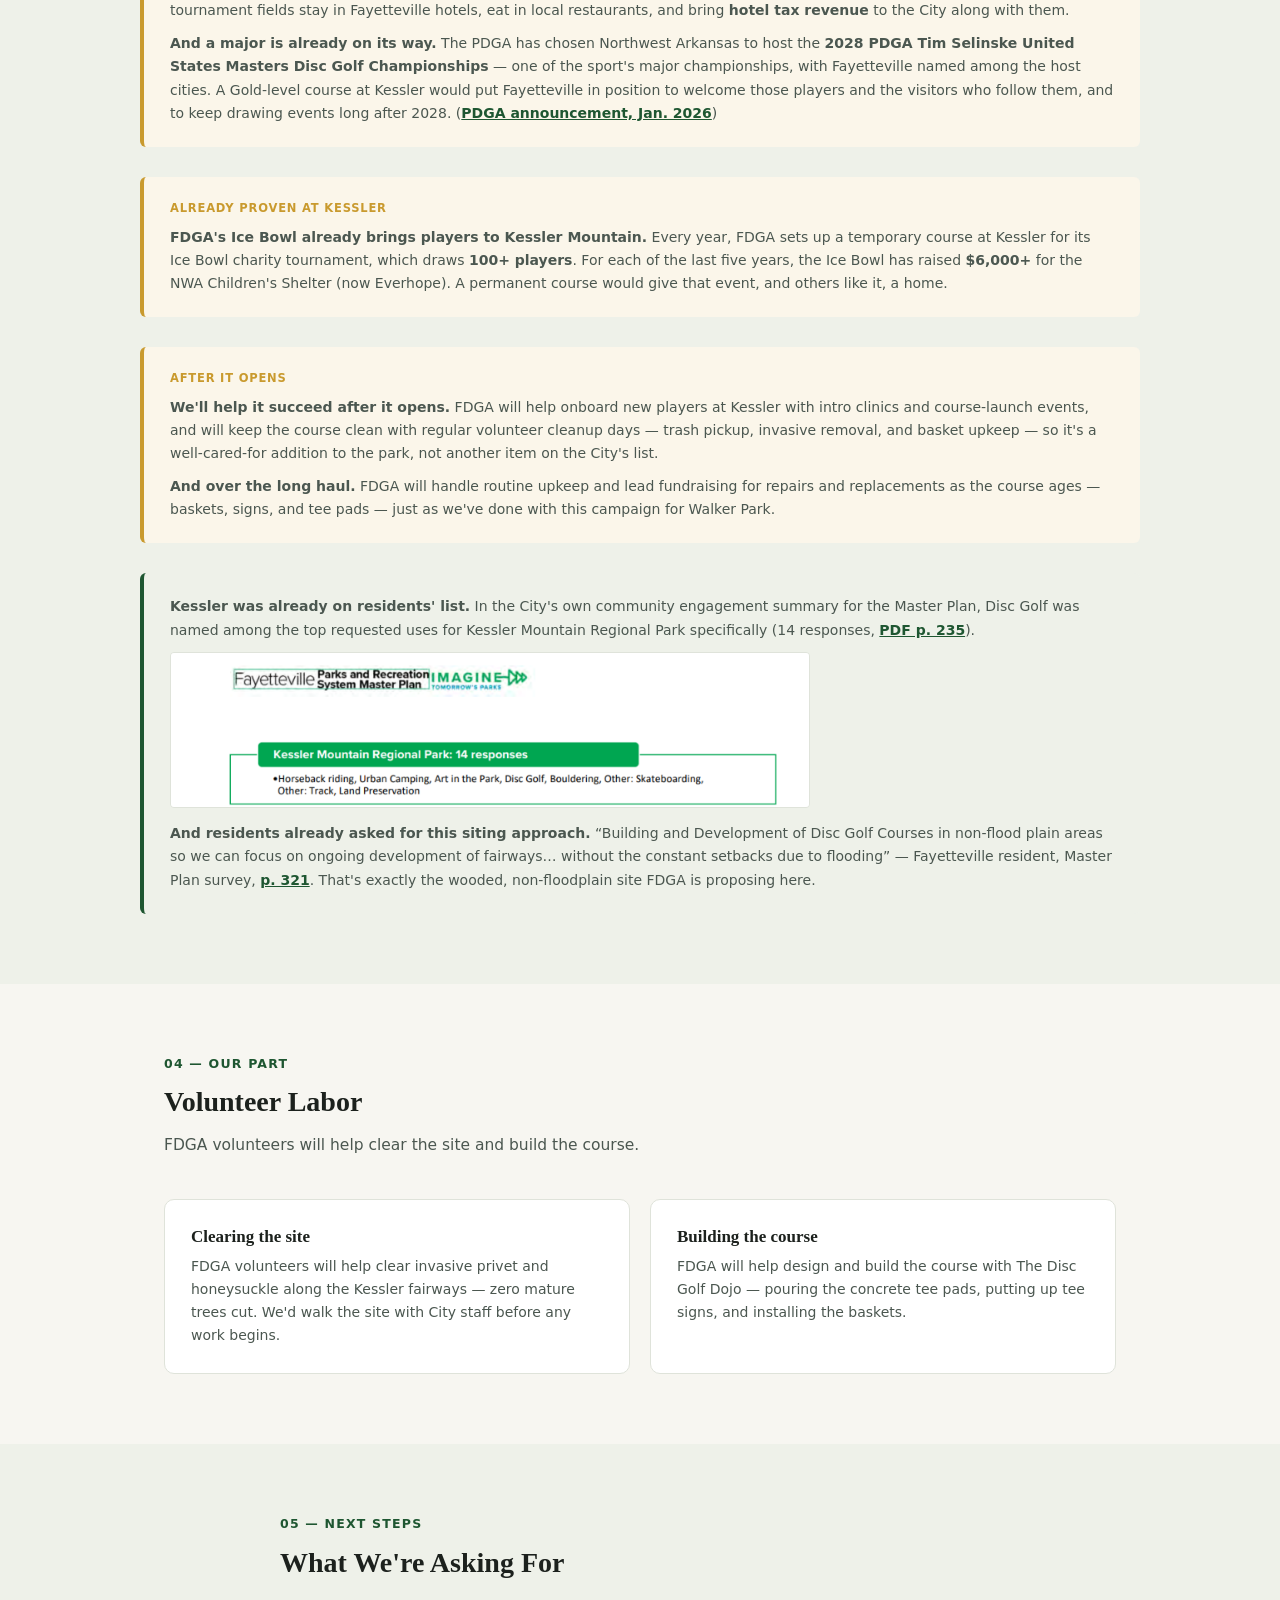
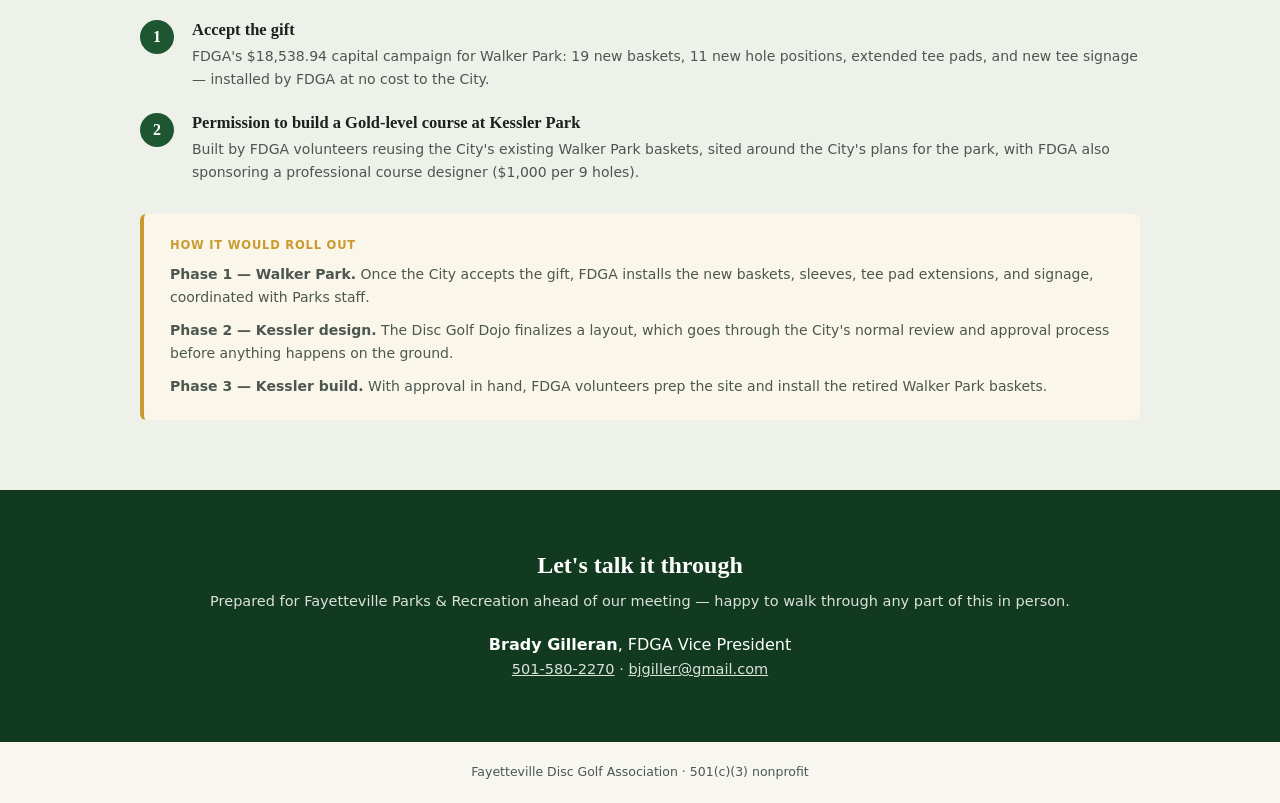
==== commit 926dce7d: "FDGA: pre-send review fixes (site + PDF) Add Brady Gilleran as contact, swap in a verbatim resident " ====
--- a/fdga/index.html
+++ b/fdga/index.html
@@ -4,9 +4,9 @@
 <meta charset="UTF-8">
 <meta name="viewport" content="width=device-width, initial-scale=1.0">
 <meta name="robots" content="noindex, nofollow">
-<title>FDGA Proposal — Walker Park &amp; Kessler Park | City of Fayetteville</title>
+<title>FDGA Proposal to the City of Fayetteville — Walker Park &amp; Kessler Park</title>
 <meta name="description" content="Fayetteville Disc Golf Association proposal to the City of Fayetteville: Walker Park (Waxhaws) course improvements and a new course at Kessler Park.">
-<link rel="stylesheet" href="css/style.css?v=7">
+<link rel="stylesheet" href="css/style.css?v=8">
 </head>
 <body>
 
@@ -40,6 +40,7 @@
       baskets this upgrade replaces, built with volunteer labor.
     </p>
     <a href="#gift" class="hero-cta">See the proposal ↓</a>
+    <a href="FDGA-Proposal.pdf" class="hero-cta hero-cta-outline" download>Download PDF</a>
   </section>
 
   <section class="mission-strip">
@@ -99,7 +100,7 @@
         <div class="card-num">+</div>
         <h3>Extended Tee Pads</h3>
         <p>
-          <strong>$2,000</strong> donated toward concrete work extending the existing tee pads at
+          <strong>$2,000</strong> to fully fund the concrete work extending the existing tee pads at
           Walker Park, improving footing and durability for high-traffic tees.
         </p>
       </div>
@@ -116,7 +117,7 @@
         <div class="partner-box-text">
           <span class="partner-box-label">Professional Course Design — Kessler Park</span>
           <p>
-            FDGA is sponsoring <strong>The Disc Golf Dojo</strong> — the same local outfit already
+            FDGA is sponsoring <strong>The Disc Golf Dojo</strong> — the same local business already
             contracted by the City for disc golf programming — to professionally design the new
             Kessler layout, at <strong>$1,000 per 9 holes</strong>, so it's built right the first
             time.
@@ -188,7 +189,7 @@
     <div class="quote-panel">
       <h3 class="quote-panel-title">In residents' own words</h3>
       <blockquote>
-        <p>&ldquo;Not enough disc golf courses. It feels too crowded.&rdquo;</p>
+        <p>&ldquo;Need more Disc Golf play areas. I am 75 and there needs to be more selection of courses to play.&rdquo;</p>
         <cite>Fayetteville resident, Master Plan survey &mdash; <a href="https://www.fayetteville-ar.gov/DocumentCenter/View/28916/Fayetteville-Parks-System-Master-Plan-and-Appendices-February-2023#page=342" target="_blank" rel="noopener">p. 342</a></cite>
       </blockquote>
       <blockquote>
@@ -211,7 +212,8 @@
       <p class="section-lead">
         We believe that by removing only invasive privet and honeysuckle — and cutting
         <strong>zero mature trees</strong> — we can create a <strong>Gold-level disc golf
-        course</strong> at Kessler Park, reusing the City's existing Walker Park baskets once the
+        course</strong> at Kessler Park (a layout built to challenge advanced players, with shorter tee options so
+        beginners can play it too), reusing the City's existing Walker Park baskets once the
         Waxhaws upgrade replaces them. Nothing goes to waste.
       </p>
     </div>
@@ -387,6 +389,8 @@
     <h2>Let's talk it through</h2>
     <p>Prepared for Fayetteville Parks &amp; Recreation ahead of our meeting — happy to walk through any part
       of this in person.</p>
+    <p class="contact-name"><strong>Brady Gilleran</strong>, FDGA Vice President</p>
+    <p class="contact-info"><a href="tel:+15015802270">501-580-2270</a> &middot; <a href="mailto:bjgiller@gmail.com">bjgiller@gmail.com</a></p>
   </section>
 
 </main>
--- a/fdga/css/style.css
+++ b/fdga/css/style.css
@@ -143,6 +143,14 @@
   font-size: 14px;
 }
 
+.hero-cta-outline {
+  background: transparent;
+  color: var(--gold);
+  border: 2px solid var(--gold);
+  padding: 10px 24px;
+  margin-left: 10px;
+}
+
 /* Mission strip */
 .mission-strip {
   background: var(--bg-card);
@@ -530,6 +538,10 @@
 .contact-strip h2 { font-size: 24px; margin-bottom: 10px; }
 
 .contact-strip p { opacity: 0.85; font-size: 14.5px; }
+
+.contact-strip .contact-name { opacity: 1; margin-top: 18px; font-size: 16px; }
+
+.contact-strip .contact-info a { color: #fff; }
 
 /* Footer */
 .footer {
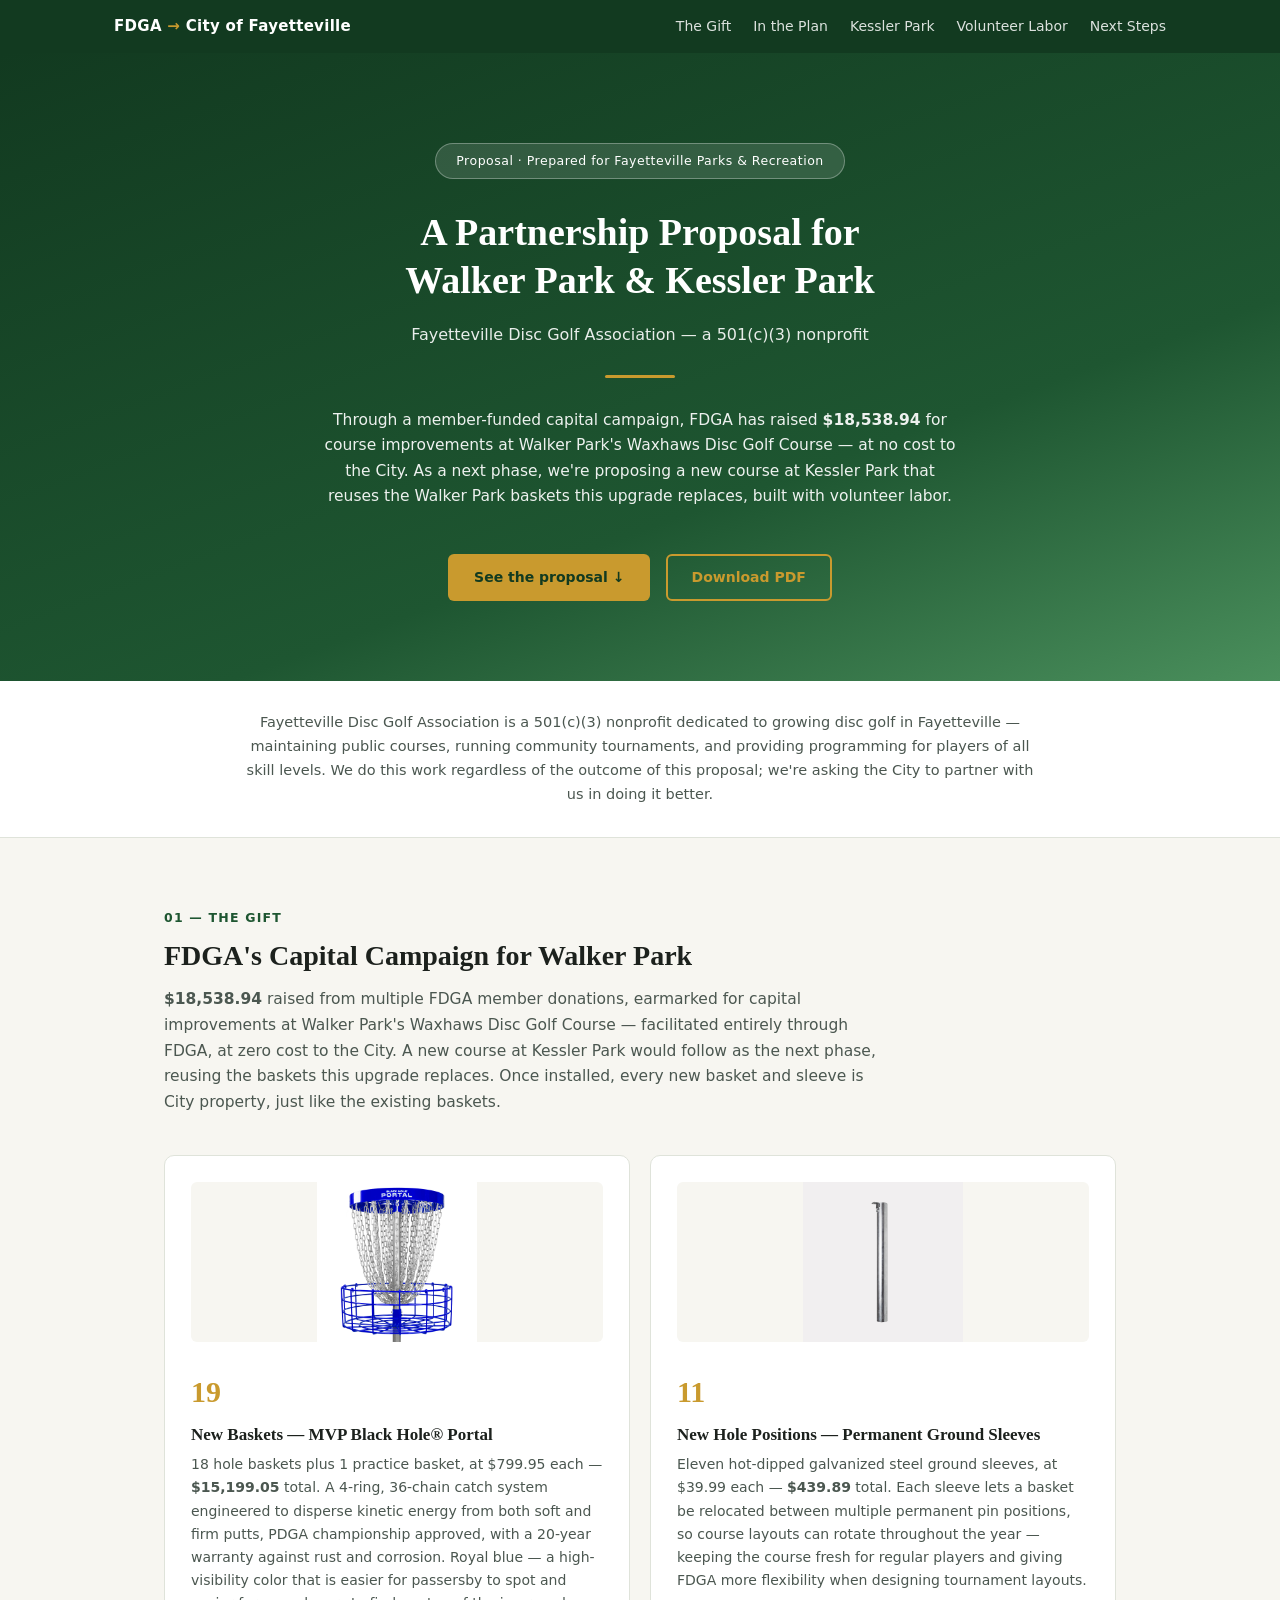
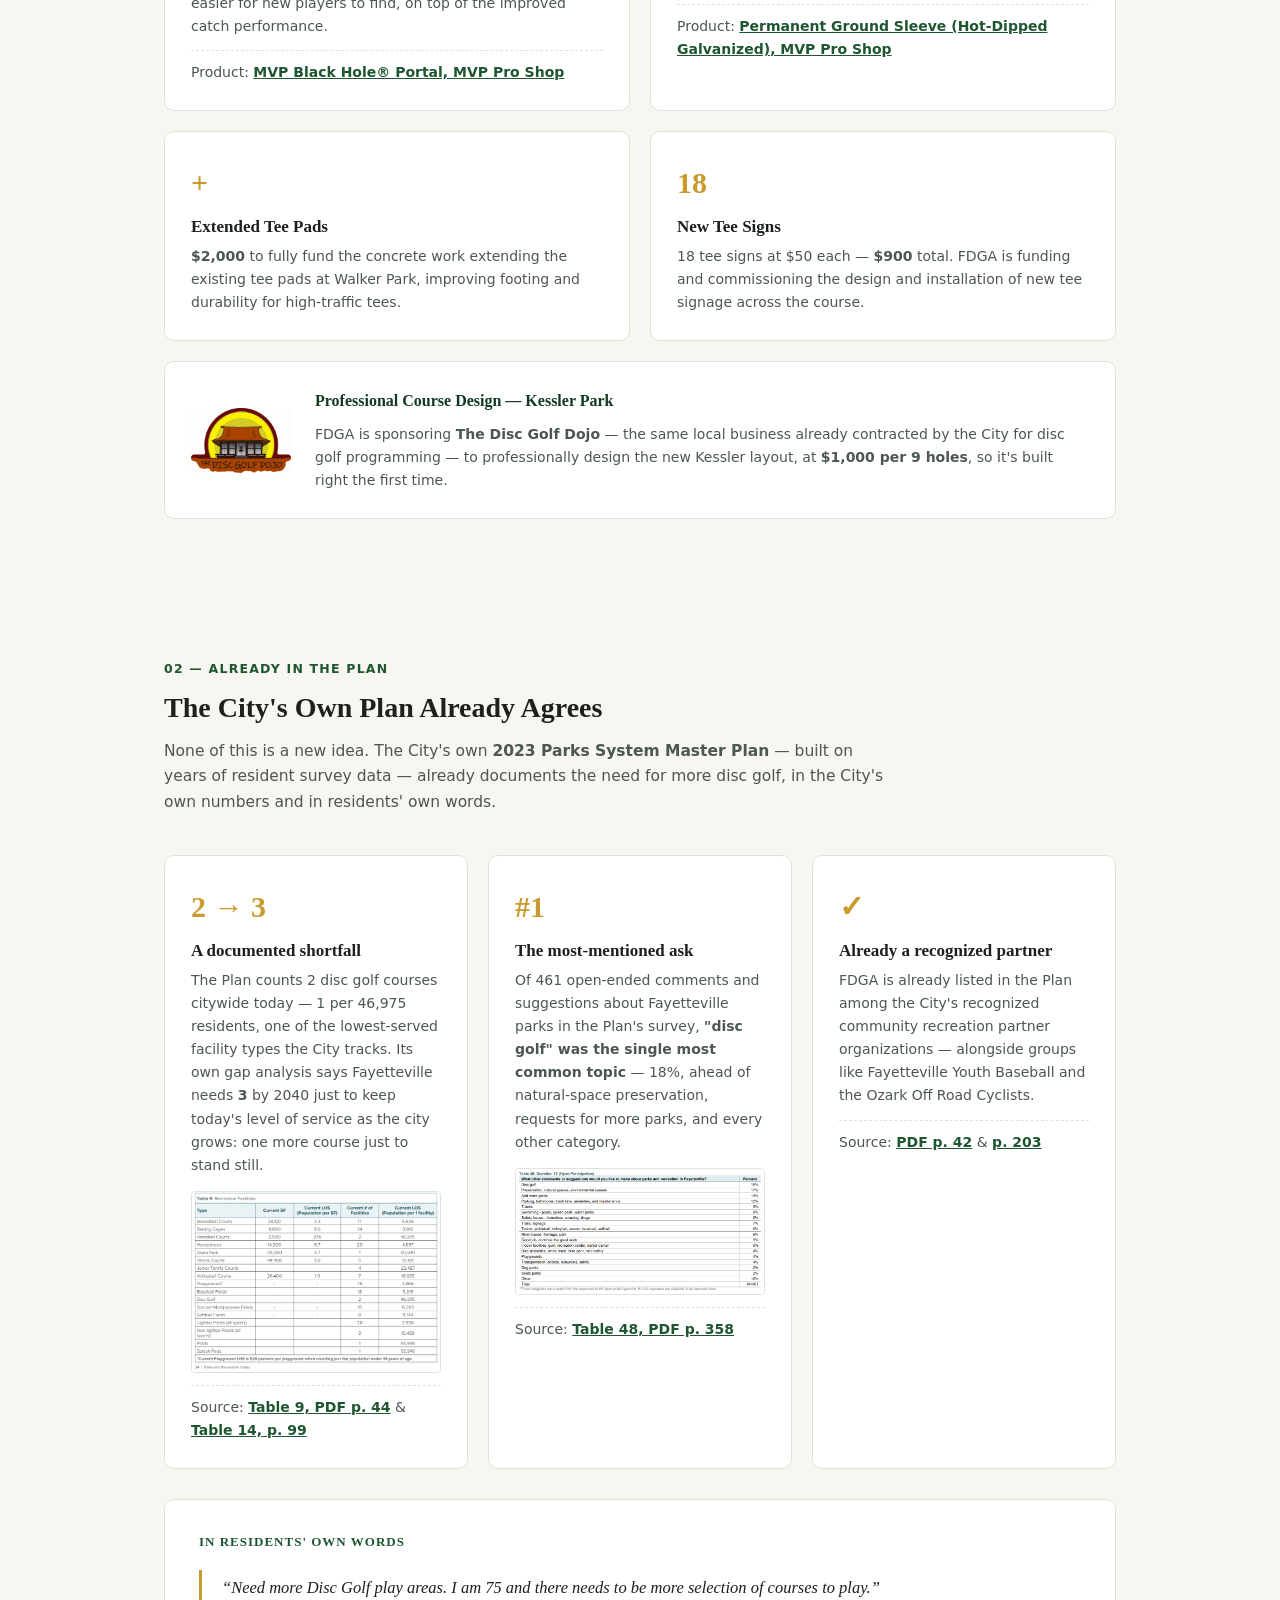
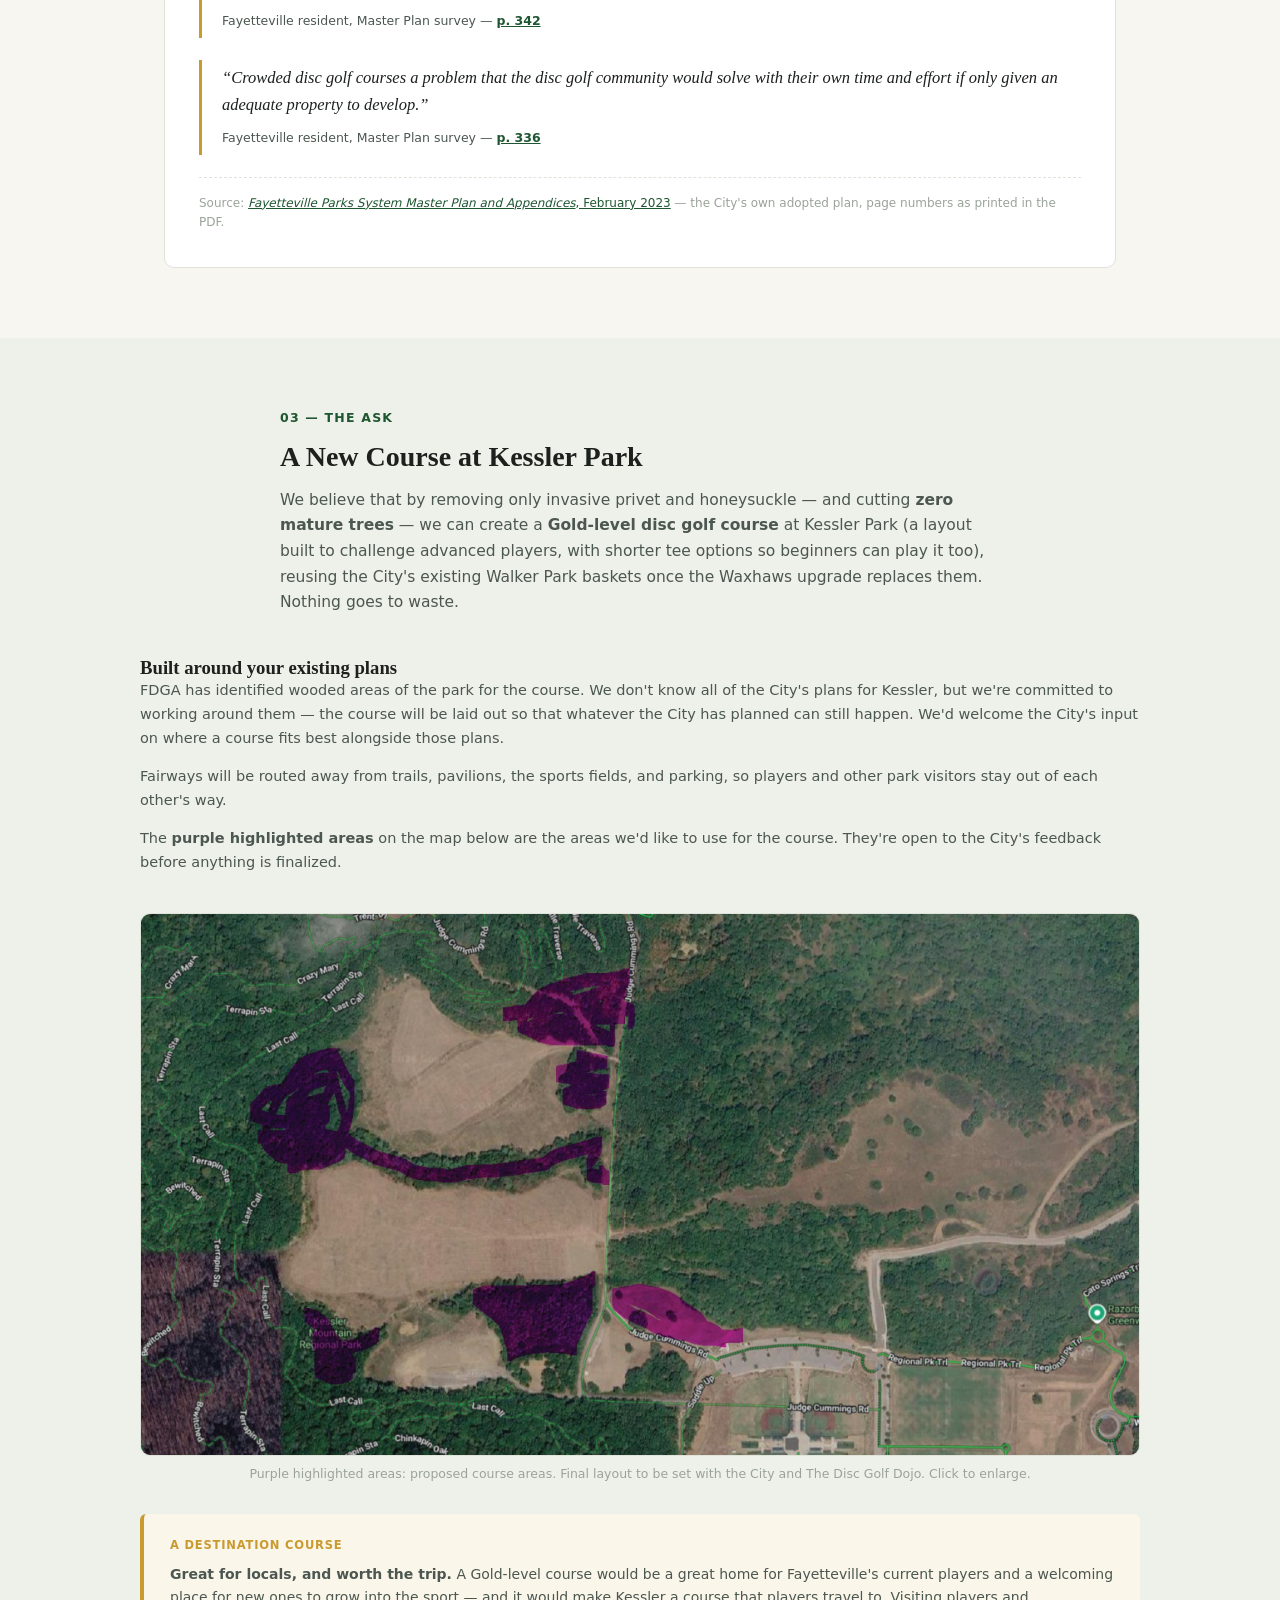
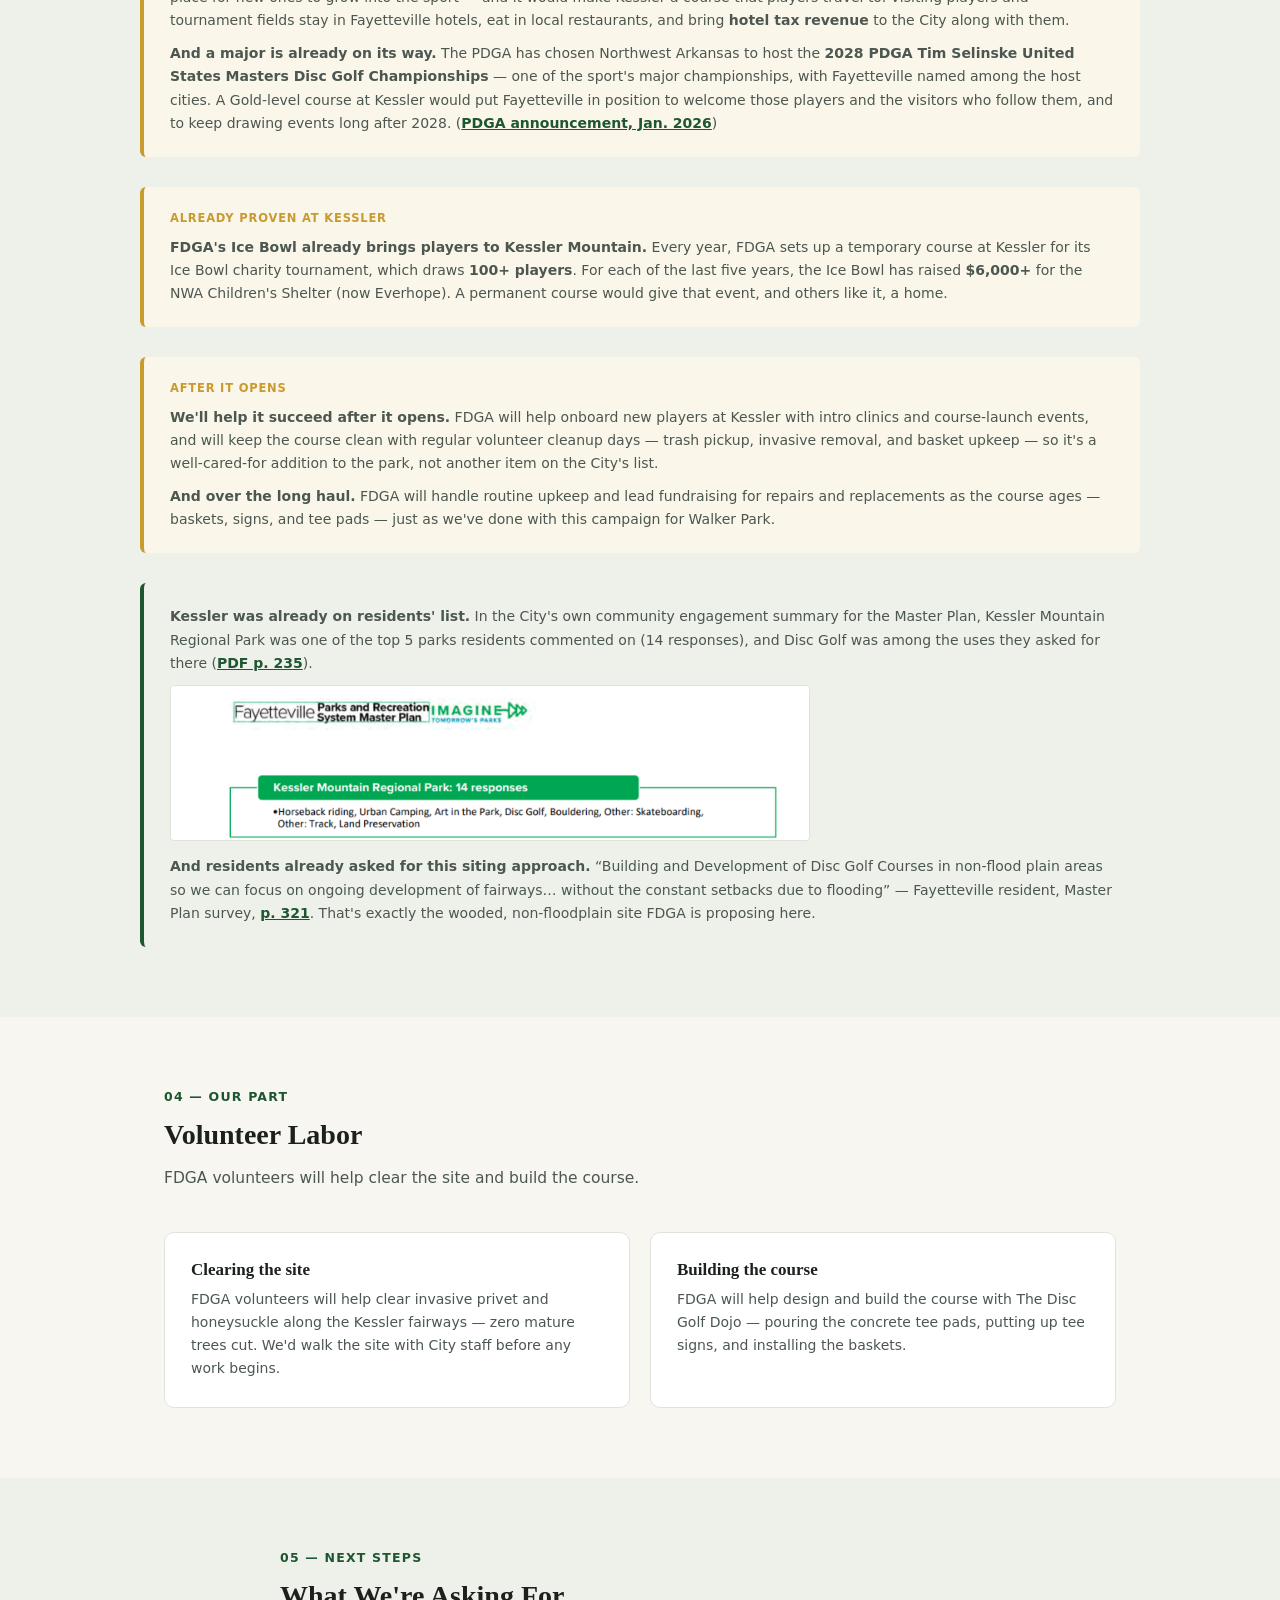
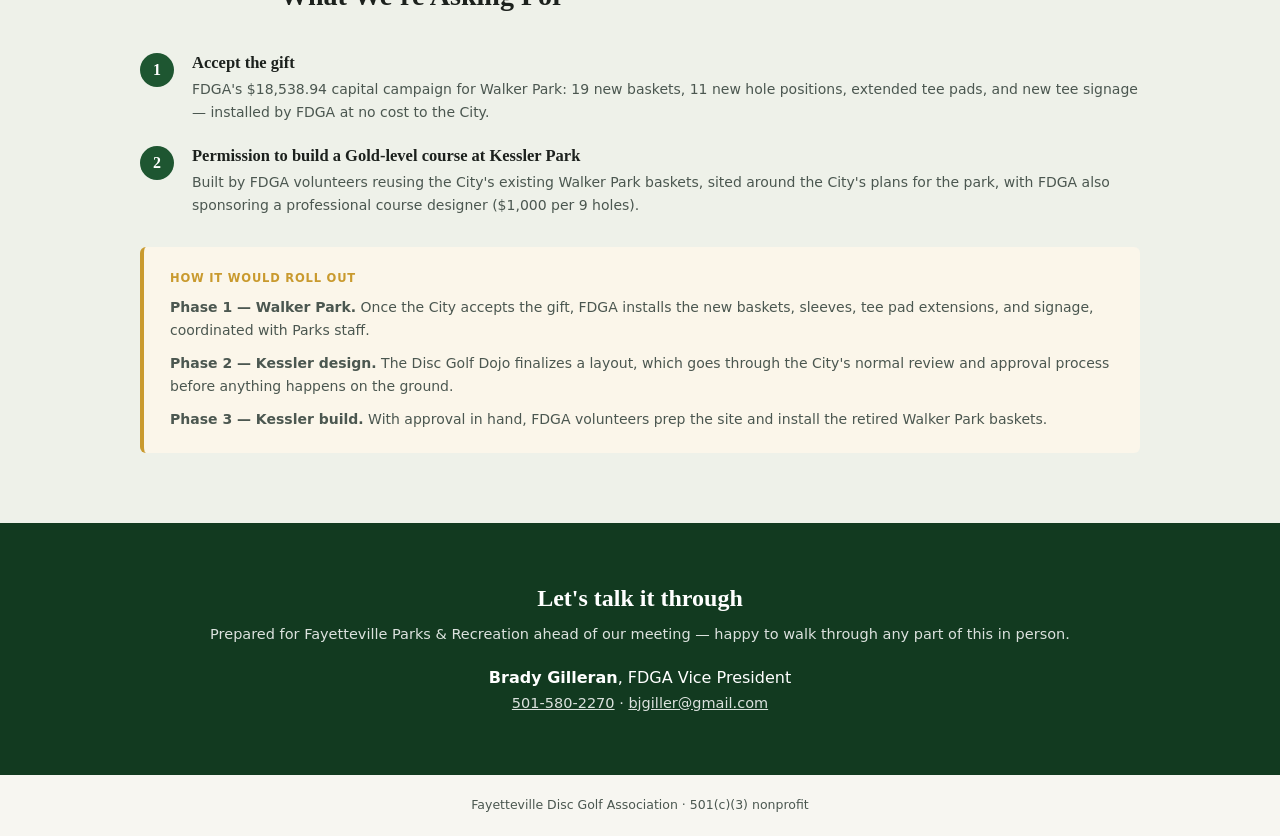
==== commit 80e63302: "FDGA: match Master Plan claims to the Plan's wording (site + PDF) 2040 gap framing for Table 14, Tab" ====
--- a/fdga/index.html
+++ b/fdga/index.html
@@ -6,7 +6,7 @@
 <meta name="robots" content="noindex, nofollow">
 <title>FDGA Proposal to the City of Fayetteville — Walker Park &amp; Kessler Park</title>
 <meta name="description" content="Fayetteville Disc Golf Association proposal to the City of Fayetteville: Walker Park (Waxhaws) course improvements and a new course at Kessler Park.">
-<link rel="stylesheet" href="css/style.css?v=8">
+<link rel="stylesheet" href="css/style.css?v=9">
 </head>
 <body>
 
@@ -75,7 +75,7 @@
           total. A 4-ring, 36-chain catch system engineered to disperse kinetic energy from both
           soft and firm putts, PDGA championship approved, with a 20-year warranty against rust
           and corrosion. Royal blue — a high-visibility color that is
-          easier for road traffic to spot and easier for new players to find, on top of the
+          easier for passersby to spot and easier for new players to find, on top of the
           improved catch performance.
         </p>
         <p class="card-cite">
@@ -144,9 +144,9 @@
         <h3>A documented shortfall</h3>
         <p>
           The Plan counts 2 disc golf courses citywide today — 1 per 46,975 residents, one of the
-          lowest-served facility types the City tracks. Its own 2040 gap analysis says Fayetteville
-          needs <strong>3</strong> just to hold today's level of service as the city grows: a
-          shortfall of at least one course, already.
+          lowest-served facility types the City tracks. Its own gap analysis says Fayetteville
+          needs <strong>3</strong> by 2040 just to keep today's level of service as the city grows:
+          one more course just to stand still.
         </p>
         <a class="card-table" href="images/plan/table-9.png" target="_blank" rel="noopener">
           <img src="images/plan/table-9.png" alt="Master Plan Table 9, Recreation Facilities: Disc Golf, 2 facilities, 1 per 46,975 residents">
@@ -160,8 +160,8 @@
         <div class="card-num">#1</div>
         <h3>The most-mentioned ask</h3>
         <p>
-          In the Plan's open-participation survey (461 respondents), <strong>"disc golf" was the
-          single most common topic</strong> in open-ended comments on what to improve — 18%,
+          Of 461 open-ended comments and suggestions about Fayetteville parks in the Plan's survey,
+          <strong>"disc golf" was the single most common topic</strong> — 18%,
           ahead of natural-space preservation, requests for more parks, and every other category.
         </p>
         <a class="card-table" href="images/plan/table-48.png" target="_blank" rel="noopener">
@@ -296,9 +296,9 @@
     <div class="citation-callout">
       <p>
         <strong>Kessler was already on residents' list.</strong> In the City's own community
-        engagement summary for the Master Plan, Disc Golf was named among the top requested uses
-        for Kessler Mountain Regional Park specifically (14 responses,
-        <a href="https://www.fayetteville-ar.gov/DocumentCenter/View/28916/Fayetteville-Parks-System-Master-Plan-and-Appendices-February-2023#page=235" target="_blank" rel="noopener">PDF p. 235</a>).
+        engagement summary for the Master Plan, Kessler Mountain Regional Park was one of the top 5
+        parks residents commented on (14 responses), and Disc Golf was among the uses they asked for there
+        (<a href="https://www.fayetteville-ar.gov/DocumentCenter/View/28916/Fayetteville-Parks-System-Master-Plan-and-Appendices-February-2023#page=235" target="_blank" rel="noopener">PDF p. 235</a>).
       </p>
       <a class="card-table" href="images/plan/page-235-kessler.png" target="_blank" rel="noopener">
         <img src="images/plan/page-235-kessler.png" alt="Master Plan community engagement summary, page 235: Kessler Mountain Regional Park, 14 responses, requested uses including Disc Golf">
--- a/fdga/css/style.css
+++ b/fdga/css/style.css
@@ -148,7 +148,11 @@
   color: var(--gold);
   border: 2px solid var(--gold);
   padding: 10px 24px;
-  margin-left: 10px;
+  margin: 10px 0 0 10px;
+}
+
+@media (max-width: 480px) {
+  .hero-cta-outline { margin-left: 0; }
 }
 
 /* Mission strip */
